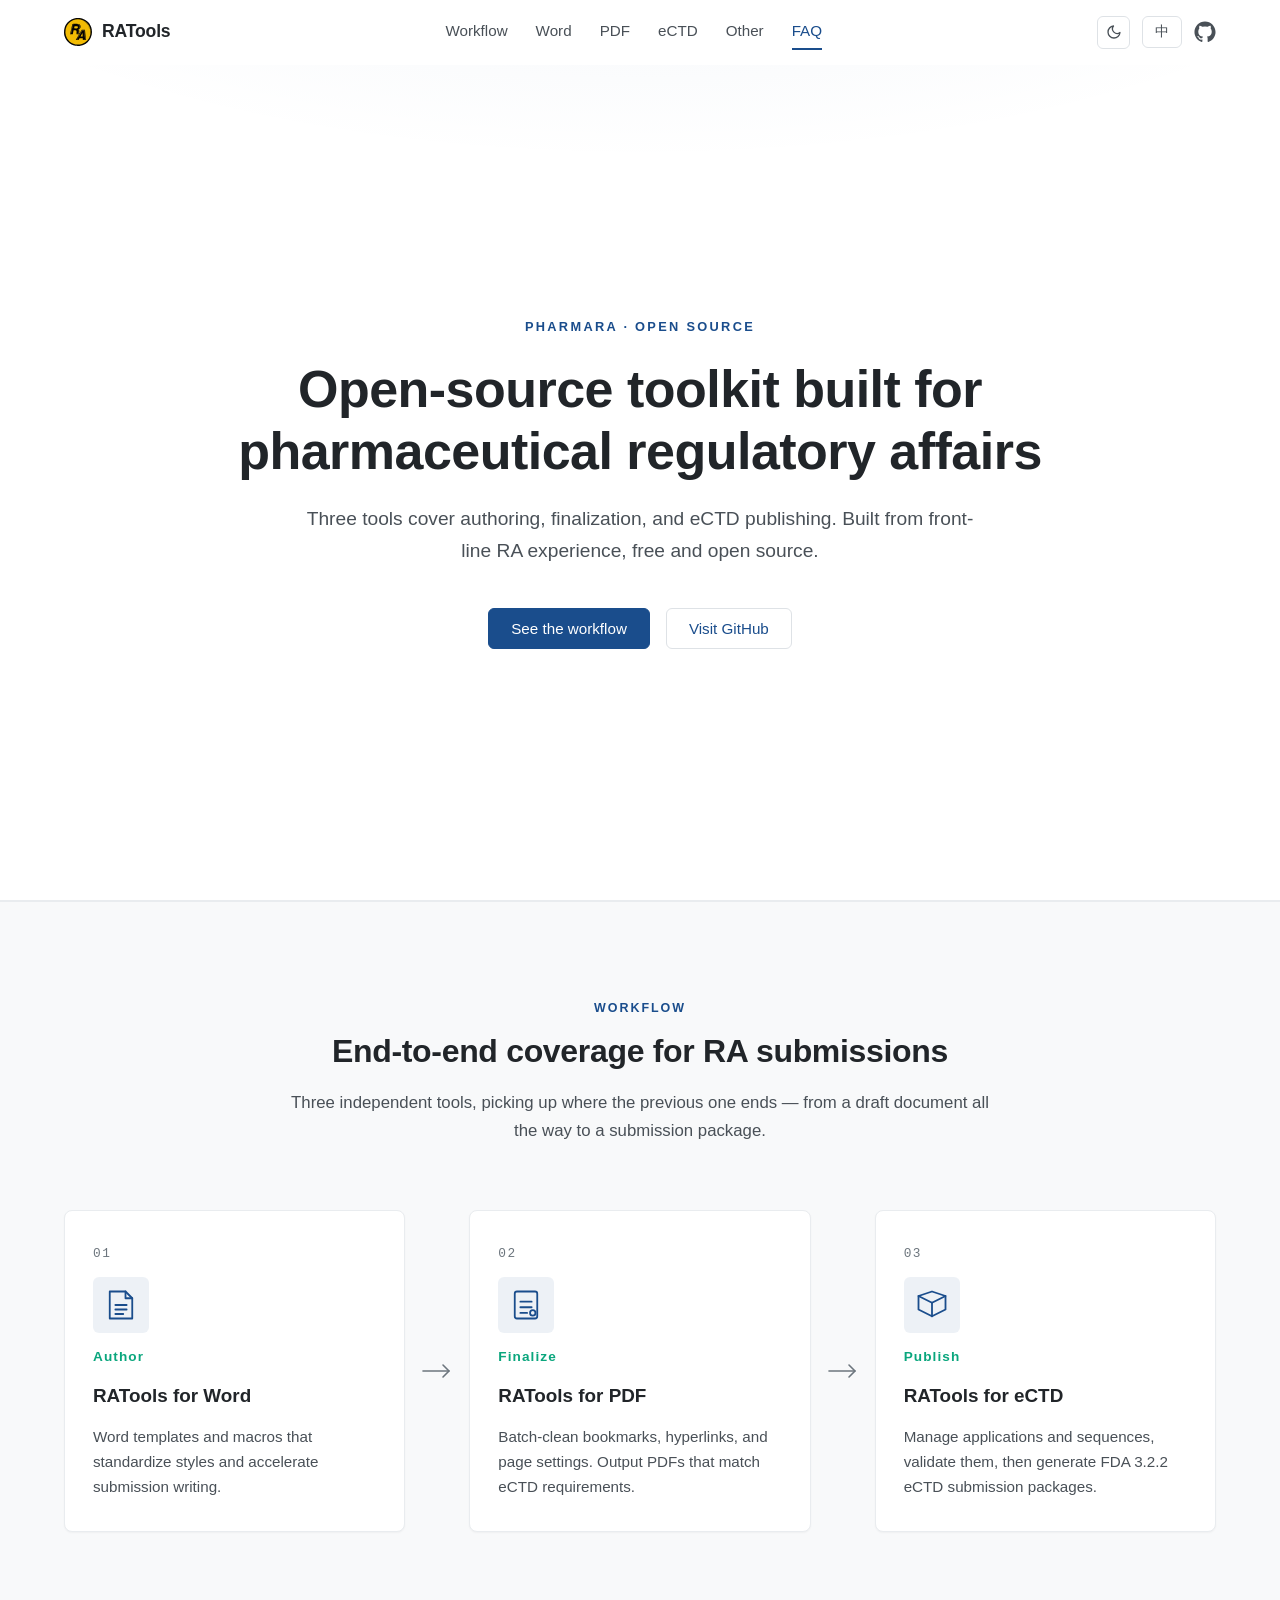
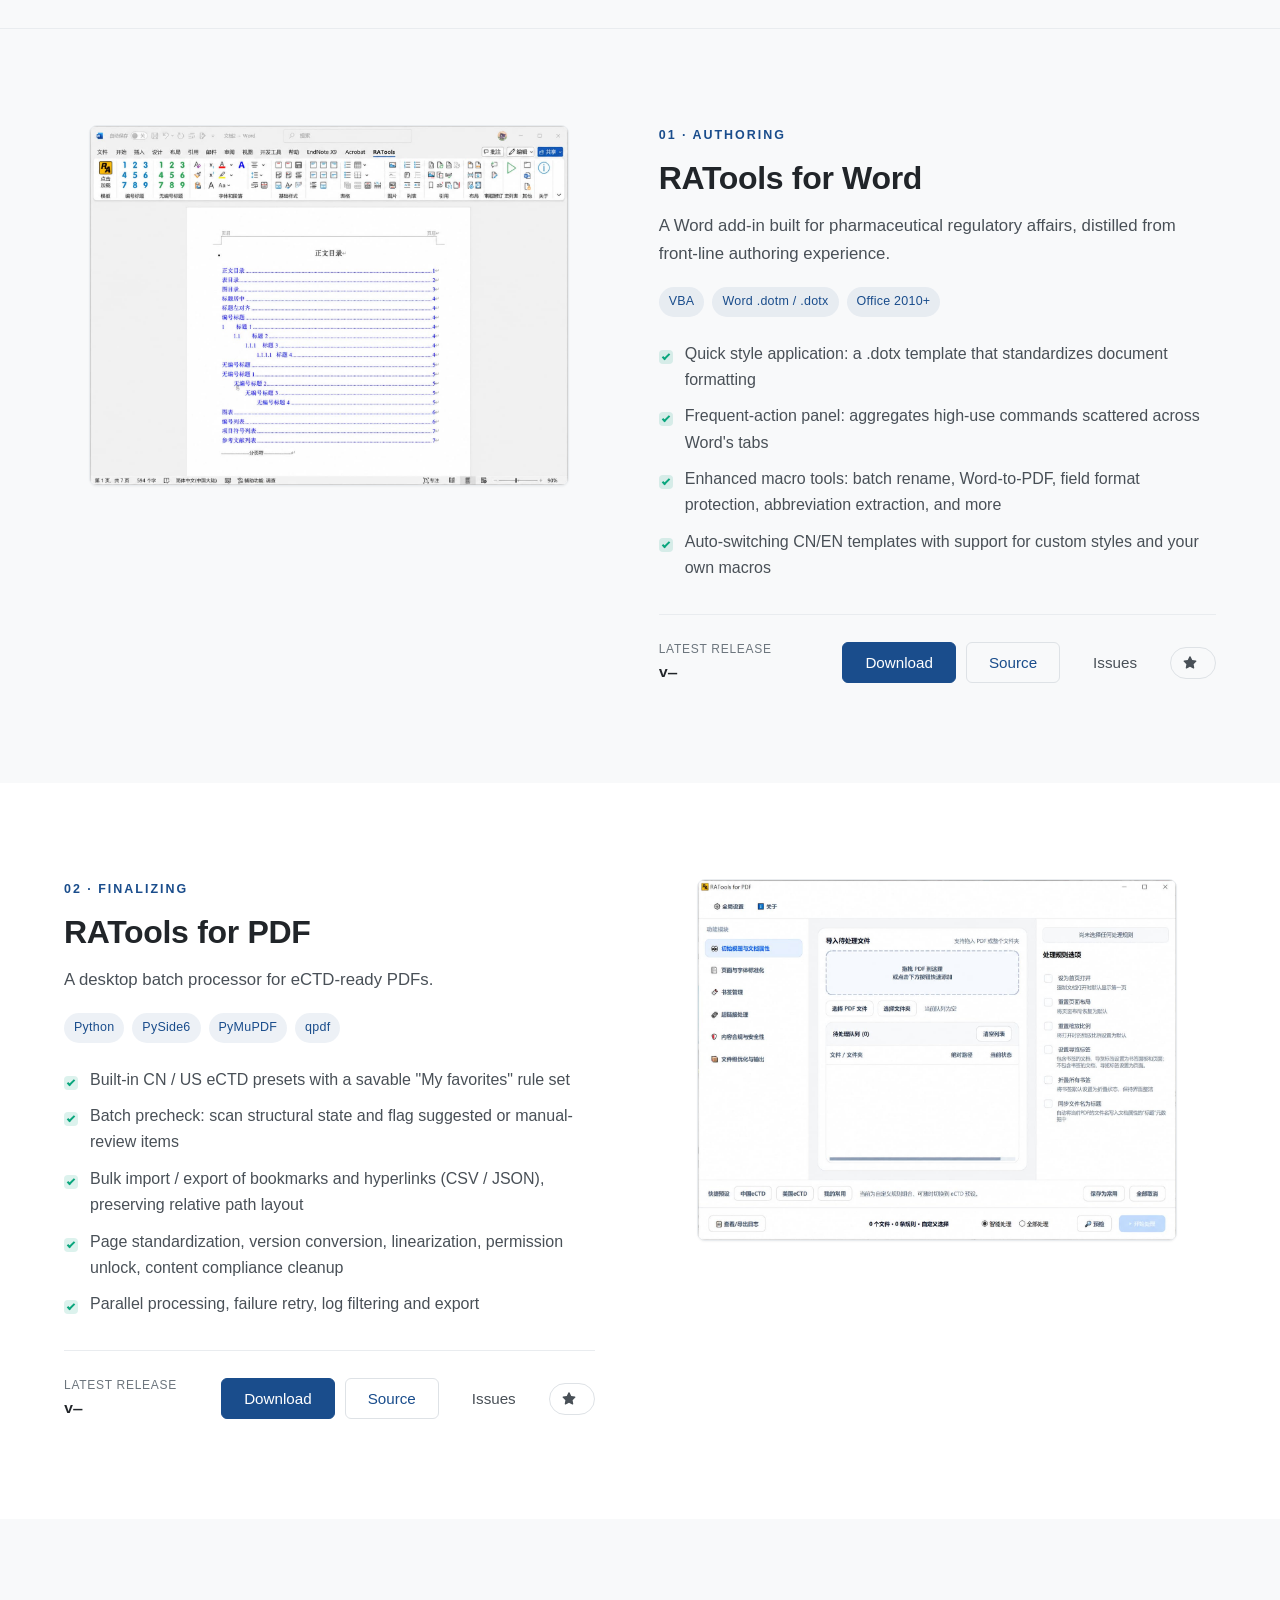
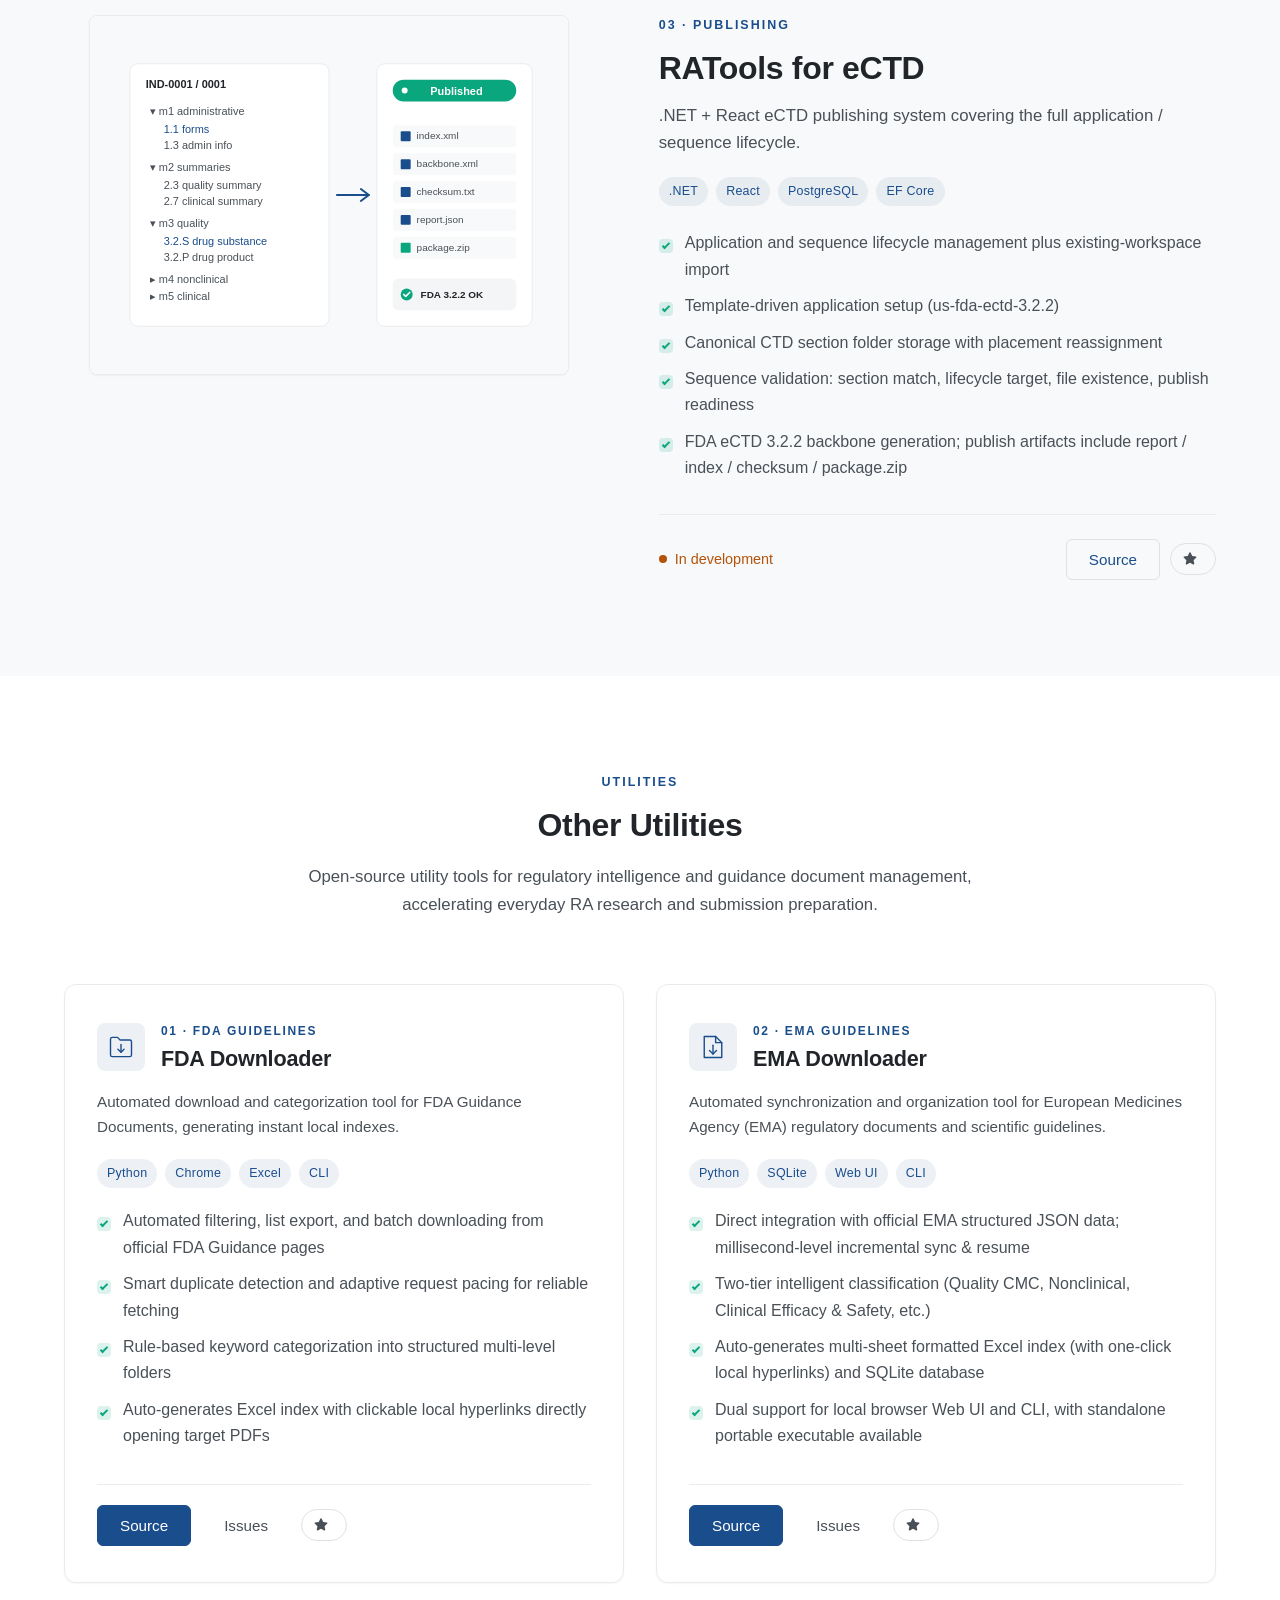
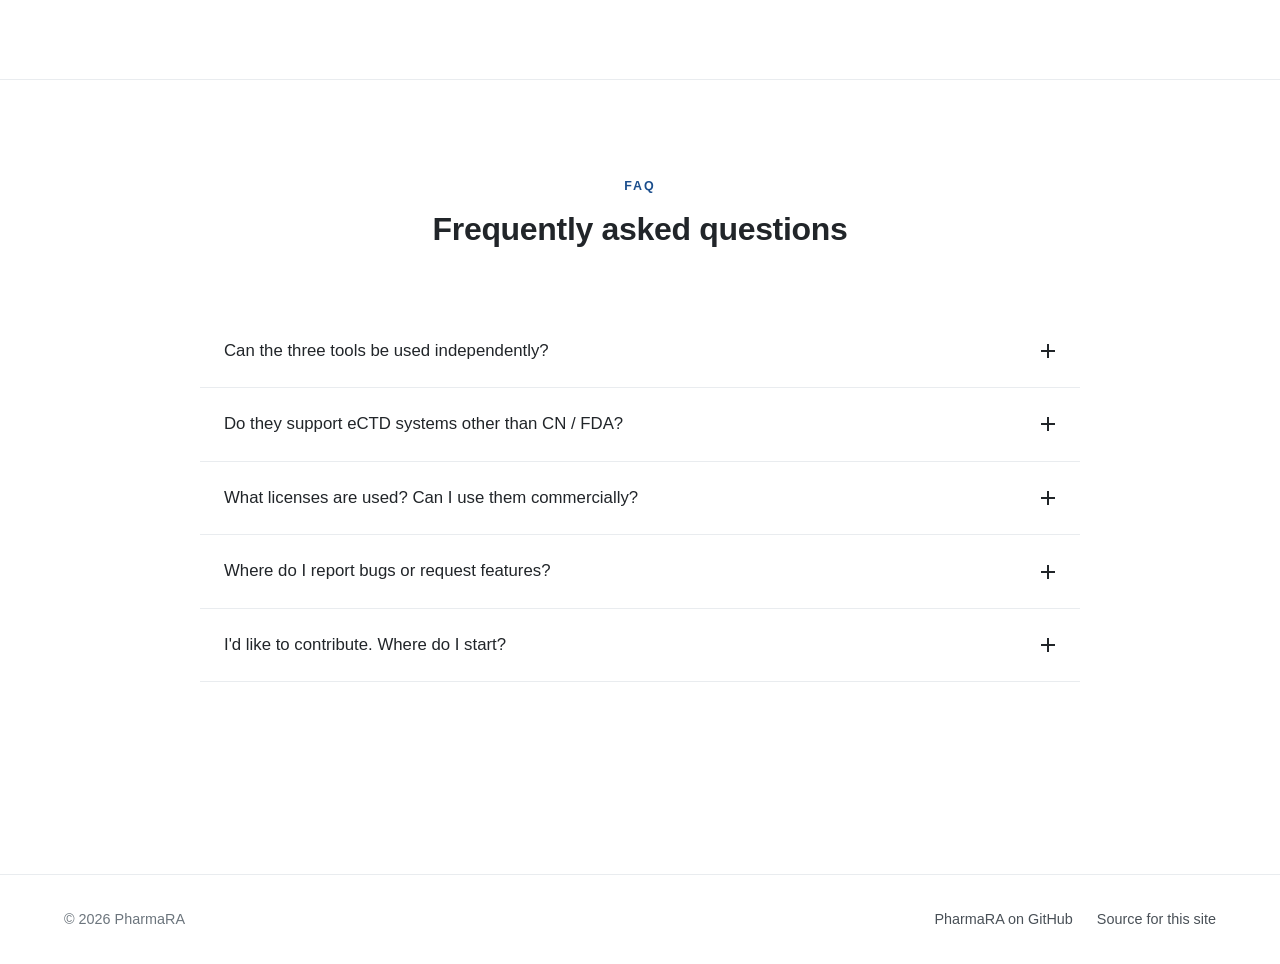
==== index.html @ fb862258 "feat: add other utilities section with FDA and EMA downloaders" ====
<!DOCTYPE html>
<html lang="zh-CN">
<head>
    <meta charset="UTF-8" />
    <meta name="viewport" content="width=device-width, initial-scale=1.0" />
    <meta name="description" data-i18n="meta.description" content="RATools — 为药品注册（RA）打造的开源工具集，覆盖 Word 撰写、PDF 定稿、eCTD 发布全流程。" />
    <link rel="canonical" href="https://ratools.qzz.io/" />
    <meta name="theme-color" content="#1a4d8c" media="(prefers-color-scheme: light)" />
    <meta name="theme-color" content="#14171c" media="(prefers-color-scheme: dark)" />
    <!-- Theme: applies a saved light/dark preference before first paint -->
    <script src="assets/js/theme.js"></script>

    <link rel="icon" type="image/svg+xml" href="assets/img/favicon.svg" />
    <link rel="apple-touch-icon" href="assets/img/favicon.svg" />

    <meta property="og:title" data-i18n="meta.og_title" data-i18n-attr="content" content="RATools — Open-source toolkit for pharmaceutical regulatory affairs" />
    <meta property="og:description" data-i18n="meta.og_description" data-i18n-attr="content" content="Word plugin, PDF batch processor, and eCTD publishing system for RA workflow." />
    <meta property="og:type" content="website" />
    <meta property="og:url" content="https://ratools.qzz.io/" />
    <meta property="og:image" content="https://ratools.qzz.io/assets/img/og-image.png" />
    <meta property="og:image:width" content="1200" />
    <meta property="og:image:height" content="630" />
    <meta name="twitter:card" content="summary_large_image" />
    <meta name="twitter:title" data-i18n="meta.og_title" data-i18n-attr="content" content="RATools — Open-source toolkit for pharmaceutical regulatory affairs" />
    <meta name="twitter:description" data-i18n="meta.og_description" data-i18n-attr="content" content="Word plugin, PDF batch processor, and eCTD publishing system for RA workflow." />
    <meta name="twitter:image" content="https://ratools.qzz.io/assets/img/og-image.png" />
    <title data-i18n="meta.title">RATools — 药品注册开源工具集</title>
    <link rel="stylesheet" href="assets/css/style.css" />
    <script type="application/ld+json">
    {
        "@context": "https://schema.org",
        "@type": "WebSite",
        "name": "RATools",
        "url": "https://ratools.qzz.io/",
        "description": "Open-source toolkit for pharmaceutical regulatory affairs, covering Word authoring, PDF finalization, and eCTD publishing.",
        "inLanguage": ["zh-CN", "en"],
        "publisher": {
            "@type": "Organization",
            "name": "PharmaRA",
            "url": "https://github.com/PharmaRA"
        },
        "hasPart": [
            {
                "@type": "SoftwareApplication",
                "name": "RATools for Word",
                "applicationCategory": "BusinessApplication",
                "operatingSystem": "Windows",
                "url": "https://github.com/PharmaRA/RATools-for-Word",
                "offers": { "@type": "Offer", "price": "0", "priceCurrency": "USD" }
            },
            {
                "@type": "SoftwareApplication",
                "name": "RATools for PDF",
                "applicationCategory": "BusinessApplication",
                "operatingSystem": "Windows, macOS, Linux",
                "url": "https://github.com/PharmaRA/RATools-for-PDF",
                "offers": { "@type": "Offer", "price": "0", "priceCurrency": "USD" }
            },
            {
                "@type": "SoftwareApplication",
                "name": "RATools for eCTD",
                "applicationCategory": "BusinessApplication",
                "url": "https://github.com/PharmaRA/RATools-for-eCTD",
                "offers": { "@type": "Offer", "price": "0", "priceCurrency": "USD" }
            },
            {
                "@type": "SoftwareApplication",
                "name": "FDA Downloader",
                "applicationCategory": "BusinessApplication",
                "operatingSystem": "Windows",
                "url": "https://github.com/Fiveo9/FDADownloader",
                "offers": { "@type": "Offer", "price": "0", "priceCurrency": "USD" }
            },
            {
                "@type": "SoftwareApplication",
                "name": "EMA Downloader",
                "applicationCategory": "BusinessApplication",
                "operatingSystem": "Windows, macOS, Linux",
                "url": "https://github.com/Fiveo9/EMADownloader",
                "offers": { "@type": "Offer", "price": "0", "priceCurrency": "USD" }
            }
        ]
    }
    </script>
</head>
<body>
    <a class="skip-link" href="#main" data-i18n="nav.skip">跳到主内容</a>

    <header class="site-header" id="site-header">
        <div class="container header-inner">
            <a class="brand" href="#top">
                <span class="brand-logo" aria-hidden="true">
                    <img src="assets/img/favicon.svg" width="28" height="28" alt="" />
                </span>
                <span class="brand-text">RATools</span>
            </a>

            <nav class="site-nav" id="site-nav" aria-label="Primary">
                <a href="#workflow" data-i18n="nav.workflow">工作流</a>
                <a href="#word" data-i18n="nav.word">Word</a>
                <a href="#pdf" data-i18n="nav.pdf">PDF</a>
                <a href="#ectd" data-i18n="nav.ectd">eCTD</a>
                <a href="#other" data-i18n="nav.other">其他</a>
                <a href="#faq" data-i18n="nav.faq">常见问题</a>
            </nav>

            <div class="header-actions">
                <button id="theme-toggle" class="theme-toggle" type="button" data-i18n="nav.theme" data-i18n-attr="aria-label" aria-label="切换深浅色主题">
                    <svg class="theme-icon-sun" viewBox="0 0 24 24" width="16" height="16" fill="none" stroke="currentColor" stroke-width="2" stroke-linecap="round" aria-hidden="true">
                        <circle cx="12" cy="12" r="4" />
                        <path d="M12 2v2M12 20v2M4.93 4.93l1.41 1.41M17.66 17.66l1.41 1.41M2 12h2M20 12h2M4.93 19.07l1.41-1.41M17.66 6.34l1.41-1.41" />
                    </svg>
                    <svg class="theme-icon-moon" viewBox="0 0 24 24" width="16" height="16" fill="none" stroke="currentColor" stroke-width="2" stroke-linecap="round" stroke-linejoin="round" aria-hidden="true">
                        <path d="M21 12.8A9 9 0 1 1 11.2 3a7 7 0 0 0 9.8 9.8z" />
                    </svg>
                </button>
                <button id="lang-toggle" class="lang-toggle" type="button" aria-label="Switch language">
                    <span data-i18n="nav.lang">EN</span>
                </button>
                <a class="github-link" href="https://github.com/PharmaRA" target="_blank" rel="noopener" aria-label="GitHub organization">
                    <svg viewBox="0 0 24 24" width="22" height="22" fill="currentColor" aria-hidden="true">
                        <path d="M12 .5C5.65.5.5 5.65.5 12c0 5.08 3.29 9.39 7.86 10.91.58.1.79-.25.79-.56v-2.17c-3.2.7-3.87-1.37-3.87-1.37-.52-1.33-1.27-1.69-1.27-1.69-1.04-.71.08-.7.08-.7 1.15.08 1.76 1.18 1.76 1.18 1.02 1.75 2.68 1.24 3.34.95.1-.74.4-1.24.73-1.52-2.55-.29-5.24-1.28-5.24-5.69 0-1.26.45-2.29 1.18-3.1-.12-.29-.51-1.46.11-3.05 0 0 .96-.31 3.16 1.18a10.96 10.96 0 0 1 5.76 0c2.2-1.49 3.16-1.18 3.16-1.18.62 1.59.23 2.76.11 3.05.74.81 1.18 1.84 1.18 3.1 0 4.42-2.69 5.39-5.25 5.68.41.36.78 1.06.78 2.13v3.16c0 .31.21.67.8.55C20.21 21.39 23.5 17.08 23.5 12 23.5 5.65 18.35.5 12 .5z" />
                    </svg>
                </a>
                <button id="nav-toggle" class="nav-toggle" type="button" aria-label="Open menu" aria-expanded="false" aria-controls="site-nav">
                    <span class="nav-toggle-bars" aria-hidden="true"></span>
                </button>
            </div>
        </div>
    </header>

    <main id="main">
        <a id="top" tabindex="-1"></a>

        <!-- ==================== HERO ==================== -->
        <section class="hero" aria-labelledby="hero-title">
            <div class="container hero-inner">
                <p class="hero-eyebrow" data-i18n="hero.eyebrow">PHARMARA · OPEN SOURCE</p>
                <h1 id="hero-title" class="hero-title" data-i18n="hero.title">为药品注册而生的开源工具集</h1>
                <p class="hero-subtitle" data-i18n="hero.subtitle">三件套覆盖文档撰写 → 文档定稿 → eCTD 发布，沉淀一线 RA 经验，免费开源。</p>
                <div class="hero-actions">
                    <a class="btn btn--primary" href="#workflow" data-i18n="hero.cta_primary">查看工作流</a>
                    <a class="btn btn--secondary" href="https://github.com/PharmaRA" target="_blank" rel="noopener" data-i18n="hero.cta_secondary">访问 GitHub 主页</a>
                </div>
            </div>
        </section>

        <!-- ==================== WORKFLOW ==================== -->
        <section id="workflow" class="workflow" aria-labelledby="workflow-title">
            <div class="container">
                <header class="section-head">
                    <p class="section-eyebrow" data-i18n="workflow.eyebrow">WORKFLOW</p>
                    <h2 id="workflow-title" class="section-title" data-i18n="workflow.title">贯穿 RA 全流程的三件套</h2>
                    <p class="section-subtitle" data-i18n="workflow.subtitle">三个独立工具，按提交节奏依次接力，从草稿到 eCTD 包都能交给开源完成。</p>
                </header>

                <ol class="workflow-steps" role="list">
                    <li class="workflow-step" data-stage="draft">
                        <a class="workflow-card" href="#word">
                            <span class="workflow-step-num" aria-hidden="true">01</span>
                            <span class="workflow-step-icon" aria-hidden="true">
                                <svg viewBox="0 0 32 32" width="36" height="36" fill="none" stroke="currentColor" stroke-width="1.6" stroke-linecap="round" stroke-linejoin="round">
                                    <path d="M6 4h14l6 6v18H6z" />
                                    <path d="M20 4v6h6" />
                                    <path d="M11 16h10" />
                                    <path d="M11 20h10" />
                                    <path d="M11 24h7" />
                                </svg>
                            </span>
                            <span class="workflow-step-stage" data-i18n="workflow.draft_stage">撰写</span>
                            <span class="workflow-step-name">RATools for Word</span>
                            <span class="workflow-step-desc" data-i18n="workflow.draft_desc">基于 Word 模板与宏，统一样式、加速申报文档撰写。</span>
                        </a>
                    </li>

                    <li class="workflow-arrow" aria-hidden="true">
                        <svg viewBox="0 0 32 16" width="32" height="16" fill="none" stroke="currentColor" stroke-width="1.6" stroke-linecap="round" stroke-linejoin="round">
                            <path d="M2 8h26" />
                            <path d="M22 2l6 6-6 6" />
                        </svg>
                    </li>

                    <li class="workflow-step" data-stage="finalize">
                        <a class="workflow-card" href="#pdf">
                            <span class="workflow-step-num" aria-hidden="true">02</span>
                            <span class="workflow-step-icon" aria-hidden="true">
                                <svg viewBox="0 0 32 32" width="36" height="36" fill="none" stroke="currentColor" stroke-width="1.6" stroke-linecap="round" stroke-linejoin="round">
                                    <rect x="6" y="4" width="20" height="24" rx="2" />
                                    <path d="M11 13h10" />
                                    <path d="M11 18h10" />
                                    <path d="M11 23h6" />
                                    <circle cx="22" cy="23" r="2.4" />
                                </svg>
                            </span>
                            <span class="workflow-step-stage" data-i18n="workflow.finalize_stage">定稿</span>
                            <span class="workflow-step-name">RATools for PDF</span>
                            <span class="workflow-step-desc" data-i18n="workflow.finalize_desc">批量整理书签、超链接、页面规范，按 eCTD 要求输出 PDF。</span>
                        </a>
                    </li>

                    <li class="workflow-arrow" aria-hidden="true">
                        <svg viewBox="0 0 32 16" width="32" height="16" fill="none" stroke="currentColor" stroke-width="1.6" stroke-linecap="round" stroke-linejoin="round">
                            <path d="M2 8h26" />
                            <path d="M22 2l6 6-6 6" />
                        </svg>
                    </li>

                    <li class="workflow-step" data-stage="publish">
                        <a class="workflow-card" href="#ectd">
                            <span class="workflow-step-num" aria-hidden="true">03</span>
                            <span class="workflow-step-icon" aria-hidden="true">
                                <svg viewBox="0 0 32 32" width="36" height="36" fill="none" stroke="currentColor" stroke-width="1.6" stroke-linecap="round" stroke-linejoin="round">
                                    <path d="M4 8l12-4 12 4v12l-12 6L4 20z" />
                                    <path d="M4 8l12 6 12-6" />
                                    <path d="M16 14v12" />
                                </svg>
                            </span>
                            <span class="workflow-step-stage" data-i18n="workflow.publish_stage">发布</span>
                            <span class="workflow-step-name">RATools for eCTD</span>
                            <span class="workflow-step-desc" data-i18n="workflow.publish_desc">管理申请与序列，校验并生成符合 FDA 3.2.2 的 eCTD 提交包。</span>
                        </a>
                    </li>
                </ol>
            </div>
        </section>

        <!-- ==================== WORD ==================== -->
        <section id="word" class="project project--alt" aria-labelledby="word-title" data-repo="RATools-for-Word">
            <div class="container project-inner">
                <div class="project-media">
                    <a class="project-media-link" href="assets/img/word.jpg" target="_blank" rel="noopener">
                        <img src="assets/img/word.jpg" data-i18n="projects.word.screenshot_alt" data-i18n-attr="alt" alt="RATools for Word 截图：Word 功能区中的 RATools 选项卡，包含编号标题、样式与宏工具" width="480" height="360" loading="lazy" />
                    </a>
                </div>
                <div class="project-body">
                    <p class="project-eyebrow" data-i18n="projects.word.eyebrow">01 · WRITING</p>
                    <h2 id="word-title" class="section-title" data-i18n="projects.word.name">RATools for Word</h2>
                    <p class="project-tagline" data-i18n="projects.word.tagline">为药品注册而生的 Word 效率插件，沉淀一线 RA 撰写经验。</p>
                    <ul class="badge-list" aria-label="Tech stack">
                        <li class="badge">VBA</li>
                        <li class="badge">Word .dotm / .dotx</li>
                        <li class="badge">Office 2010+</li>
                    </ul>
                    <ul class="feature-list" data-i18n-list="projects.word.features">
                        <li>样式快速应用：基于 .dotx 标准模板，统一文档格式</li>
                        <li>常用选项面板：聚合分散在 Word 各选项卡的高频功能</li>
                        <li>增强型宏工具：批量改名、Word 转 PDF、域格式保护、提取缩略语等</li>
                        <li>中英文模板自动切换，支持自定义样式与扩展自有宏</li>
                    </ul>
                    <div class="project-meta">
                        <div class="release-info" data-repo="RATools-for-Word">
                            <span class="release-label" data-i18n="projects.release.latest">最新版本</span>
                            <a class="release-version" href="https://github.com/PharmaRA/RATools-for-Word/releases" target="_blank" rel="noopener">
                                <span class="release-tag">—</span>
                            </a>
                        </div>
                        <div class="project-actions">
                            <a class="btn btn--primary" data-action="download" href="https://github.com/PharmaRA/RATools-for-Word/releases" target="_blank" rel="noopener" data-i18n="projects.action.download">下载</a>
                            <a class="btn btn--secondary" href="https://github.com/PharmaRA/RATools-for-Word" target="_blank" rel="noopener" data-i18n="projects.action.source">源码</a>
                            <a class="btn btn--ghost" href="https://github.com/PharmaRA/RATools-for-Word/issues" target="_blank" rel="noopener" data-i18n="projects.action.issue">反馈</a>
                            <a class="repo-stars" data-stars-repo="RATools-for-Word" href="https://github.com/PharmaRA/RATools-for-Word/stargazers" target="_blank" rel="noopener" data-i18n="projects.action.stars" data-i18n-attr="aria-label" aria-label="GitHub Star 数" hidden>
                                <svg viewBox="0 0 16 16" width="14" height="14" fill="currentColor" aria-hidden="true"><path d="M8 .25a.75.75 0 0 1 .673.418l1.882 3.815 4.21.612a.75.75 0 0 1 .416 1.279l-3.046 2.97.719 4.192a.75.75 0 0 1-1.088.791L8 12.347l-3.766 1.98a.75.75 0 0 1-1.088-.79l.72-4.194L.818 6.374a.75.75 0 0 1 .416-1.28l4.21-.611L7.327.668A.75.75 0 0 1 8 .25z"/></svg>
                                <span class="repo-stars-count"></span>
                            </a>
                        </div>
                    </div>
                    <details class="release-notes" data-repo="RATools-for-Word" hidden>
                        <summary>
                            <span class="release-notes-title">
                                <span class="release-notes-label" data-i18n="projects.release.changelog">更新日志</span>
                                <span class="release-notes-tag"></span>
                            </span>
                            <span class="faq-icon" aria-hidden="true"></span>
                        </summary>
                        <div class="release-notes-body"></div>
                    </details>
                </div>
            </div>
        </section>

        <!-- ==================== PDF ==================== -->
        <section id="pdf" class="project" aria-labelledby="pdf-title" data-repo="RATools-for-PDF">
            <div class="container project-inner project-inner--reverse">
                <div class="project-media">
                    <a class="project-media-link" href="assets/img/pdf.jpg" target="_blank" rel="noopener">
                        <img src="assets/img/pdf.jpg" data-i18n="projects.pdf.screenshot_alt" data-i18n-attr="alt" alt="RATools for PDF 截图：批量处理主界面，包含功能模块、待处理队列与处理规则选项" width="480" height="360" loading="lazy" />
                    </a>
                </div>
                <div class="project-body">
                    <p class="project-eyebrow" data-i18n="projects.pdf.eyebrow">02 · FINALIZING</p>
                    <h2 id="pdf-title" class="section-title" data-i18n="projects.pdf.name">RATools for PDF</h2>
                    <p class="project-tagline" data-i18n="projects.pdf.tagline">面向 eCTD 递交场景的桌面端 PDF 批量处理工具。</p>
                    <ul class="badge-list" aria-label="Tech stack">
                        <li class="badge">Python</li>
                        <li class="badge">PySide6</li>
                        <li class="badge">PyMuPDF</li>
                        <li class="badge">qpdf</li>
                    </ul>
                    <ul class="feature-list" data-i18n-list="projects.pdf.features">
                        <li>中国 / 美国 eCTD 预设规则，可保存「我的常用」组合</li>
                        <li>批量预检：扫描结构状态，标记建议处理项与人工复核项</li>
                        <li>书签 / 超链接批量导入导出（CSV / JSON），保留相对目录层级</li>
                        <li>页面标准化、版本转换、线性化、权限解除、内容合规清理</li>
                        <li>支持并行处理、失败重试、日志筛选与导出</li>
                    </ul>
                    <div class="project-meta">
                        <div class="release-info" data-repo="RATools-for-PDF">
                            <span class="release-label" data-i18n="projects.release.latest">最新版本</span>
                            <a class="release-version" href="https://github.com/PharmaRA/RATools-for-PDF/releases" target="_blank" rel="noopener">
                                <span class="release-tag">—</span>
                            </a>
                        </div>
                        <div class="project-actions">
                            <a class="btn btn--primary" data-action="download" href="https://github.com/PharmaRA/RATools-for-PDF/releases" target="_blank" rel="noopener" data-i18n="projects.action.download">下载</a>
                            <a class="btn btn--secondary" href="https://github.com/PharmaRA/RATools-for-PDF" target="_blank" rel="noopener" data-i18n="projects.action.source">源码</a>
                            <a class="btn btn--ghost" href="https://github.com/PharmaRA/RATools-for-PDF/issues" target="_blank" rel="noopener" data-i18n="projects.action.issue">反馈</a>
                            <a class="repo-stars" data-stars-repo="RATools-for-PDF" href="https://github.com/PharmaRA/RATools-for-PDF/stargazers" target="_blank" rel="noopener" data-i18n="projects.action.stars" data-i18n-attr="aria-label" aria-label="GitHub Star 数" hidden>
                                <svg viewBox="0 0 16 16" width="14" height="14" fill="currentColor" aria-hidden="true"><path d="M8 .25a.75.75 0 0 1 .673.418l1.882 3.815 4.21.612a.75.75 0 0 1 .416 1.279l-3.046 2.97.719 4.192a.75.75 0 0 1-1.088.791L8 12.347l-3.766 1.98a.75.75 0 0 1-1.088-.79l.72-4.194L.818 6.374a.75.75 0 0 1 .416-1.28l4.21-.611L7.327.668A.75.75 0 0 1 8 .25z"/></svg>
                                <span class="repo-stars-count"></span>
                            </a>
                        </div>
                    </div>
                    <details class="release-notes" data-repo="RATools-for-PDF" hidden>
                        <summary>
                            <span class="release-notes-title">
                                <span class="release-notes-label" data-i18n="projects.release.changelog">更新日志</span>
                                <span class="release-notes-tag"></span>
                            </span>
                            <span class="faq-icon" aria-hidden="true"></span>
                        </summary>
                        <div class="release-notes-body"></div>
                    </details>
                </div>
            </div>
        </section>

        <!-- ==================== eCTD ==================== -->
        <section id="ectd" class="project project--alt" aria-labelledby="ectd-title">
            <div class="container project-inner">
                <div class="project-media">
                    <a class="project-media-link" href="assets/img/ectd.svg" target="_blank" rel="noopener">
                        <img src="assets/img/ectd.svg" data-i18n="projects.ectd.screenshot_alt" data-i18n-attr="alt" alt="RATools for eCTD 示意图：eCTD 发布系统的申请、序列与发布流程" width="480" height="360" loading="lazy" />
                    </a>
                </div>
                <div class="project-body">
                    <p class="project-eyebrow" data-i18n="projects.ectd.eyebrow">03 · PUBLISHING</p>
                    <h2 id="ectd-title" class="section-title" data-i18n="projects.ectd.name">RATools for eCTD</h2>
                    <p class="project-tagline" data-i18n="projects.ectd.tagline">基于 .NET + React 的 eCTD 发布系统，覆盖 application / sequence 全生命周期。</p>
                    <ul class="badge-list" aria-label="Tech stack">
                        <li class="badge">.NET</li>
                        <li class="badge">React</li>
                        <li class="badge">PostgreSQL</li>
                        <li class="badge">EF Core</li>
                    </ul>
                    <ul class="feature-list" data-i18n-list="projects.ectd.features">
                        <li>application / sequence 全生命周期管理与导入</li>
                        <li>基于模板的应用初始化（us-fda-ectd-3.2.2）</li>
                        <li>规范的 CTD 章节文件夹存储，支持文档放置重指派</li>
                        <li>序列校验：章节匹配、生命周期、文件存在性与可发布性</li>
                        <li>FDA eCTD 3.2.2 backbone 生成，发布产物含 report / index / checksum / package.zip</li>
                    </ul>
                    <div class="project-meta">
                        <div class="project-status project-status--dev">
                            <span class="status-dot" aria-hidden="true"></span>
                            <span data-i18n="projects.ectd.status">正在开发中</span>
                        </div>
                        <div class="project-actions">
                            <a class="btn btn--secondary" href="https://github.com/PharmaRA/RATools-for-eCTD" target="_blank" rel="noopener" data-i18n="projects.action.source">源码</a>
                            <a class="repo-stars" data-stars-repo="RATools-for-eCTD" href="https://github.com/PharmaRA/RATools-for-eCTD/stargazers" target="_blank" rel="noopener" data-i18n="projects.action.stars" data-i18n-attr="aria-label" aria-label="GitHub Star 数" hidden>
                                <svg viewBox="0 0 16 16" width="14" height="14" fill="currentColor" aria-hidden="true"><path d="M8 .25a.75.75 0 0 1 .673.418l1.882 3.815 4.21.612a.75.75 0 0 1 .416 1.279l-3.046 2.97.719 4.192a.75.75 0 0 1-1.088.791L8 12.347l-3.766 1.98a.75.75 0 0 1-1.088-.79l.72-4.194L.818 6.374a.75.75 0 0 1 .416-1.28l4.21-.611L7.327.668A.75.75 0 0 1 8 .25z"/></svg>
                                <span class="repo-stars-count"></span>
                            </a>
                        </div>
                    </div>
                </div>
            </div>
        </section>

        <!-- ==================== OTHER UTILITIES ==================== -->
        <section id="other" class="other-tools" aria-labelledby="other-title">
            <div class="container">
                <header class="section-head">
                    <p class="section-eyebrow" data-i18n="other.eyebrow">UTILITIES</p>
                    <h2 id="other-title" class="section-title" data-i18n="other.title">其他实用工具</h2>
                    <p class="section-subtitle" data-i18n="other.subtitle">围绕药政法规情报与指导原则收集整理的开源小工具，助力日常 RA 调研与申报准备。</p>
                </header>

                <div class="other-grid">
                    <article class="other-card">
                        <div class="other-card-header">
                            <div class="other-card-icon" aria-hidden="true">
                                <svg viewBox="0 0 32 32" width="28" height="28" fill="none" stroke="currentColor" stroke-width="1.6" stroke-linecap="round" stroke-linejoin="round">
                                    <path d="M4 7a2 2 0 0 1 2-2h6l3 3h11a2 2 0 0 1 2 2v15a2 2 0 0 1-2 2H6a2 2 0 0 1-2-2z" />
                                    <path d="M16 13v9" />
                                    <path d="M12.5 18.5l3.5 3.5 3.5-3.5" />
                                </svg>
                            </div>
                            <div class="other-card-meta">
                                <p class="other-card-eyebrow" data-i18n="other.fda.eyebrow">01 · FDA GUIDELINES</p>
                                <h3 class="other-card-title" data-i18n="other.fda.name">FDA Downloader</h3>
                            </div>
                        </div>
                        <p class="other-card-tagline" data-i18n="other.fda.tagline">FDA 指导原则自动化下载与分类整理工具，一键生成本地索引。</p>
                        <ul class="badge-list" aria-label="Tech stack">
                            <li class="badge">Python</li>
                            <li class="badge">Chrome</li>
                            <li class="badge">Excel</li>
                            <li class="badge">CLI</li>
                        </ul>
                        <ul class="feature-list" data-i18n-list="other.fda.features">
                            <li>针对 FDA Guidance 官方页面自动化筛选、导出清单与文件批量下载</li>
                            <li>智能防重复下载与网络自适应等待，保障抓取稳定可靠</li>
                            <li>按关键词规则将下载文件自动整理为多层级分类资料库</li>
                            <li>自动生成带本地文件超链接的 Excel 索引，点击直达本地 PDF</li>
                        </ul>
                        <div class="other-card-footer">
                            <div class="project-actions">
                                <a class="btn btn--primary" href="https://github.com/Fiveo9/FDADownloader" target="_blank" rel="noopener" data-i18n="projects.action.source">源码</a>
                                <a class="btn btn--ghost" href="https://github.com/Fiveo9/FDADownloader/issues" target="_blank" rel="noopener" data-i18n="projects.action.issue">反馈</a>
                                <a class="repo-stars" data-stars-repo="Fiveo9/FDADownloader" href="https://github.com/Fiveo9/FDADownloader/stargazers" target="_blank" rel="noopener" data-i18n="projects.action.stars" data-i18n-attr="aria-label" aria-label="GitHub Star 数" hidden>
                                    <svg viewBox="0 0 16 16" width="14" height="14" fill="currentColor" aria-hidden="true"><path d="M8 .25a.75.75 0 0 1 .673.418l1.882 3.815 4.21.612a.75.75 0 0 1 .416 1.279l-3.046 2.97.719 4.192a.75.75 0 0 1-1.088.791L8 12.347l-3.766 1.98a.75.75 0 0 1-1.088-.79l.72-4.194L.818 6.374a.75.75 0 0 1 .416-1.28l4.21-.611L7.327.668A.75.75 0 0 1 8 .25z"/></svg>
                                    <span class="repo-stars-count"></span>
                                </a>
                            </div>
                        </div>
                    </article>

                    <article class="other-card">
                        <div class="other-card-header">
                            <div class="other-card-icon" aria-hidden="true">
                                <svg viewBox="0 0 32 32" width="28" height="28" fill="none" stroke="currentColor" stroke-width="1.6" stroke-linecap="round" stroke-linejoin="round">
                                    <path d="M6 4h13l7 7v17H6z" />
                                    <path d="M19 4v7h7" />
                                    <path d="M16 14v10" />
                                    <path d="M12 20l4 4 4-4" />
                                </svg>
                            </div>
                            <div class="other-card-meta">
                                <p class="other-card-eyebrow" data-i18n="other.ema.eyebrow">02 · EMA GUIDELINES</p>
                                <h3 class="other-card-title" data-i18n="other.ema.name">EMA Downloader</h3>
                            </div>
                        </div>
                        <p class="other-card-tagline" data-i18n="other.ema.tagline">欧洲药品管理局（EMA）监管文件与科学指导原则自动化同步整理工具。</p>
                        <ul class="badge-list" aria-label="Tech stack">
                            <li class="badge">Python</li>
                            <li class="badge">SQLite</li>
                            <li class="badge">Web UI</li>
                            <li class="badge">CLI</li>
                        </ul>
                        <ul class="feature-list" data-i18n-list="other.ema.features">
                            <li>基于 EMA 官方结构化 JSON 数据源，毫秒级增量识别与断点续传</li>
                            <li>两级智能分类归档（质量 CMC、非临床、临床有效性与安全性等）</li>
                            <li>自动生成多工作表 Excel 索引（内置本地一键直达超链接）与 SQLite 数据库</li>
                            <li>支持本地 Web 浏览器图形界面与命令行双模式，提供免安装绿色版</li>
                        </ul>
                        <div class="other-card-footer">
                            <div class="project-actions">
                                <a class="btn btn--primary" href="https://github.com/Fiveo9/EMADownloader" target="_blank" rel="noopener" data-i18n="projects.action.source">源码</a>
                                <a class="btn btn--ghost" href="https://github.com/Fiveo9/EMADownloader/issues" target="_blank" rel="noopener" data-i18n="projects.action.issue">反馈</a>
                                <a class="repo-stars" data-stars-repo="Fiveo9/EMADownloader" href="https://github.com/Fiveo9/EMADownloader/stargazers" target="_blank" rel="noopener" data-i18n="projects.action.stars" data-i18n-attr="aria-label" aria-label="GitHub Star 数" hidden>
                                    <svg viewBox="0 0 16 16" width="14" height="14" fill="currentColor" aria-hidden="true"><path d="M8 .25a.75.75 0 0 1 .673.418l1.882 3.815 4.21.612a.75.75 0 0 1 .416 1.279l-3.046 2.97.719 4.192a.75.75 0 0 1-1.088.791L8 12.347l-3.766 1.98a.75.75 0 0 1-1.088-.79l.72-4.194L.818 6.374a.75.75 0 0 1 .416-1.28l4.21-.611L7.327.668A.75.75 0 0 1 8 .25z"/></svg>
                                    <span class="repo-stars-count"></span>
                                </a>
                            </div>
                        </div>
                    </article>
                </div>
            </div>
        </section>

        <!-- ==================== FAQ ==================== -->
        <section id="faq" class="faq" aria-labelledby="faq-title">
            <div class="container">
                <header class="section-head">
                    <p class="section-eyebrow" data-i18n="faq.eyebrow">FAQ</p>
                    <h2 id="faq-title" class="section-title" data-i18n="faq.title">常见问题</h2>
                </header>

                <div class="faq-list">
                    <details class="faq-item">
                        <summary>
                            <span data-i18n="faq.items.0.q">这三个工具能单独使用吗？</span>
                            <span class="faq-icon" aria-hidden="true"></span>
                        </summary>
                        <div class="faq-answer">
                            <p data-i18n="faq.items.0.a">可以。三个工具完全独立，按你团队的工作流挑选即可：只用 Word 撰写也行，只用 PDF 整理也行，只用 eCTD 系统做发布也行。三者协同时收益最大，但不强制。</p>
                        </div>
                    </details>

                    <details class="faq-item">
                        <summary>
                            <span data-i18n="faq.items.1.q">支持非中国 / 非 FDA 的 eCTD 体系吗？</span>
                            <span class="faq-icon" aria-hidden="true"></span>
                        </summary>
                        <div class="faq-answer">
                            <p data-i18n="faq.items.1.a">PDF 工具内置中国 / 美国 eCTD 预设，且支持自定义规则组合。eCTD 发布系统当前优先支持 us-fda-ectd-3.2.2 模板，未来欢迎社区贡献其他法规体系的模板与校验规则。</p>
                        </div>
                    </details>

                    <details class="faq-item">
                        <summary>
                            <span data-i18n="faq.items.2.q">许可证是什么？是否可以商用？</span>
                            <span class="faq-icon" aria-hidden="true"></span>
                        </summary>
                        <div class="faq-answer">
                            <p data-i18n="faq.items.2.a">RATools-for-Word 采用 GPL-3.0；RATools-for-PDF 与 RATools-for-eCTD 采用 AGPL-3.0。请按各仓库 LICENSE 文件遵守对应条款，特别是 AGPL 在网络服务场景下的源码披露义务。</p>
                        </div>
                    </details>

                    <details class="faq-item">
                        <summary>
                            <span data-i18n="faq.items.3.q">在哪里反馈 bug 或提需求？</span>
                            <span class="faq-icon" aria-hidden="true"></span>
                        </summary>
                        <div class="faq-answer">
                            <p data-i18n="faq.items.3.a">已开放的项目可直接到对应仓库的 GitHub Issues 页提交；暂处于开发中的项目会先隐藏反馈入口。提交时麻烦附上版本号、操作步骤与最小可复现样例。</p>
                        </div>
                    </details>

                    <details class="faq-item">
                        <summary>
                            <span data-i18n="faq.items.4.q">想为这套工具贡献代码，从哪入手？</span>
                            <span class="faq-icon" aria-hidden="true"></span>
                        </summary>
                        <div class="faq-answer">
                            <p data-i18n="faq.items.4.a">先 fork 对应仓库、在 issue 区领认或开新 issue 描述你想做的事，再以 Pull Request 提交。所有改动建议带测试或人工复核脚本，便于审阅。</p>
                        </div>
                    </details>
                </div>
            </div>
        </section>

    </main>

    <button id="back-to-top" class="back-to-top" type="button" data-i18n="nav.top" data-i18n-attr="aria-label" aria-label="回到顶部">
        <svg viewBox="0 0 24 24" width="20" height="20" fill="none" stroke="currentColor" stroke-width="2" stroke-linecap="round" stroke-linejoin="round" aria-hidden="true">
            <path d="M12 19V5" />
            <path d="M5 12l7-7 7 7" />
        </svg>
    </button>

    <footer class="site-footer">
        <div class="container footer-inner">
            <p class="footer-copy" data-i18n="footer.copy">&copy; 2026 PharmaRA · 三个项目分别采用各自仓库声明的开源协议</p>
            <nav class="footer-links" aria-label="Footer">
                <a href="https://github.com/PharmaRA" target="_blank" rel="noopener" data-i18n="footer.org">PharmaRA on GitHub</a>
                <a href="https://github.com/PharmaRA/RATools" target="_blank" rel="noopener" data-i18n="footer.site_source">本站源码</a>
            </nav>
        </div>
    </footer>

    <!-- Locale dictionaries (must load before i18n.js) -->
    <script src="locales/zh.js"></script>
    <script src="locales/en.js"></script>
    <!-- i18n: language detection + DOM translation -->
    <script src="assets/js/i18n.js"></script>
    <!-- GitHub Releases: dynamic version loader -->
    <script src="assets/js/releases.js"></script>
    <!-- Main: scroll interactions, nav highlight -->
    <script src="assets/js/main.js"></script>
</body>
</html>
---- assets/css/style.css ----
/* =========================================================
   RATools Portal — global styles
   Style: clean / professional, neutral palette + medical blue
   ========================================================= */

/* ---------- Design tokens ---------- */
:root {
    --color-primary: #1a4d8c;
    --color-primary-hover: #143d70;
    --color-accent: #0aa67d;
    --color-status-dev: #b45309;

    --text-primary: #212529;
    --text-secondary: #495057;
    --text-muted: #6c757d;

    --bg-base: #ffffff;
    --bg-alt: #f8f9fa;
    --bg-elevated: #ffffff;
    --bg-header: rgba(255, 255, 255, 0.92);
    --bg-header-solid: rgba(255, 255, 255, 0.98);

    --border-subtle: #e9ecef;
    --border-strong: #dee2e6;

    --tint-primary: rgba(26, 77, 140, 0.08);
    --tint-primary-soft: rgba(26, 77, 140, 0.06);
    --tint-accent: rgba(10, 166, 125, 0.14);

    --hero-glow: rgba(26, 77, 140, 0.07);
    --media-filter: none;
    --media-border: var(--border-subtle);

    --shadow-card: 0 1px 2px rgba(0, 0, 0, 0.04);
    --shadow-card-hover: 0 4px 12px rgba(0, 0, 0, 0.06);
    --shadow-header: 0 1px 0 rgba(0, 0, 0, 0.04);

    --radius-sm: 6px;
    --radius-md: 8px;
    --radius-lg: 12px;

    --container-max: 1200px;
    --space-section: 96px;

    --font-sans: -apple-system, BlinkMacSystemFont, "PingFang SC", "Source Han Sans CN",
        "Microsoft YaHei", "Segoe UI", "Inter", "Helvetica Neue", Arial, sans-serif;
    --font-mono: "JetBrains Mono", "Fira Code", Consolas, monospace;

    --header-height: 64px;
}

/* ---------- Dark mode (token remap only) ----------
   Two entry points share the same token set (keep them in sync):
   1. System preference, unless the user forced light via the toggle.
   2. User forced dark via the toggle (html[data-theme="dark"]). */
@media (prefers-color-scheme: dark) {
    :root:not([data-theme="light"]) {
        --color-primary: #5b9bd5;
        --color-primary-hover: #7cb3e0;
        --color-accent: #2dd4a7;
        --color-status-dev: #f5a623;

        --text-primary: #e6e9ed;
        --text-secondary: #b5bcc4;
        --text-muted: #8a929b;

        --bg-base: #14171c;
        --bg-alt: #1b1f26;
        --bg-elevated: #1f242c;
        --bg-header: rgba(20, 23, 28, 0.85);
        --bg-header-solid: rgba(20, 23, 28, 0.98);

        --border-subtle: #2a2f37;
        --border-strong: #3a414b;

        --shadow-card: 0 1px 2px rgba(0, 0, 0, 0.4);
        --shadow-card-hover: 0 4px 12px rgba(0, 0, 0, 0.5);
        --shadow-header: 0 1px 0 rgba(0, 0, 0, 0.4);

        --tint-primary: rgba(91, 155, 213, 0.14);
        --tint-primary-soft: rgba(91, 155, 213, 0.1);
        --tint-accent: rgba(45, 212, 167, 0.16);

        --hero-glow: rgba(91, 155, 213, 0.1);

        /* Bright UI screenshots glare on a dark page — tone them down. */
        --media-filter: brightness(0.85) contrast(1.05);
        --media-border: var(--border-strong);
    }
}

:root[data-theme="dark"] {
    --color-primary: #5b9bd5;
    --color-primary-hover: #7cb3e0;
    --color-accent: #2dd4a7;
    --color-status-dev: #f5a623;

    --text-primary: #e6e9ed;
    --text-secondary: #b5bcc4;
    --text-muted: #8a929b;

    --bg-base: #14171c;
    --bg-alt: #1b1f26;
    --bg-elevated: #1f242c;
    --bg-header: rgba(20, 23, 28, 0.85);
    --bg-header-solid: rgba(20, 23, 28, 0.98);

    --border-subtle: #2a2f37;
    --border-strong: #3a414b;

    --shadow-card: 0 1px 2px rgba(0, 0, 0, 0.4);
    --shadow-card-hover: 0 4px 12px rgba(0, 0, 0, 0.5);
    --shadow-header: 0 1px 0 rgba(0, 0, 0, 0.4);

    --tint-primary: rgba(91, 155, 213, 0.14);
    --tint-primary-soft: rgba(91, 155, 213, 0.1);
    --tint-accent: rgba(45, 212, 167, 0.16);

    --hero-glow: rgba(91, 155, 213, 0.1);

    /* Bright UI screenshots glare on a dark page — tone them down. */
    --media-filter: brightness(0.85) contrast(1.05);
    --media-border: var(--border-strong);
}

/* ---------- Reset + base ---------- */
*,
*::before,
*::after {
    box-sizing: border-box;
}

html {
    scroll-behavior: smooth;
    scroll-padding-top: calc(var(--header-height) + 16px);
}

/* Respect users who prefer reduced motion. */
@media (prefers-reduced-motion: reduce) {
    html {
        scroll-behavior: auto;
    }

    *,
    *::before,
    *::after {
        animation-duration: 0.001ms !important;
        animation-iteration-count: 1 !important;
        transition-duration: 0.001ms !important;
        scroll-behavior: auto !important;
    }
}

body {
    margin: 0;
    font-family: var(--font-sans);
    font-size: 16px;
    line-height: 1.7;
    color: var(--text-primary);
    background: var(--bg-base);
    -webkit-font-smoothing: antialiased;
    -moz-osx-font-smoothing: grayscale;
}

img,
svg {
    max-width: 100%;
    height: auto;
    display: block;
}

a {
    color: var(--color-primary);
    text-decoration: none;
    transition: color 0.15s ease;
}

a:hover {
    color: var(--color-primary-hover);
}

a:focus-visible,
button:focus-visible {
    outline: 2px solid var(--color-primary);
    outline-offset: 2px;
}

button {
    font-family: inherit;
    font-size: inherit;
    cursor: pointer;
}

h1,
h2,
h3,
h4 {
    margin: 0 0 0.5em;
    color: var(--text-primary);
    font-weight: 600;
    letter-spacing: -0.01em;
}

h1 {
    font-size: clamp(2rem, 4vw, 3rem);
    line-height: 1.2;
}

h2 {
    font-size: clamp(1.5rem, 3vw, 2rem);
    line-height: 1.3;
}

h3 {
    font-size: 1.25rem;
}

p {
    margin: 0 0 1em;
}

ul {
    padding-left: 1.25em;
    margin: 0 0 1em;
}

code {
    font-family: var(--font-mono);
    font-size: 0.9em;
    background: var(--bg-alt);
    padding: 0.1em 0.35em;
    border-radius: 4px;
}

/* ---------- Layout helpers ---------- */
.container {
    max-width: var(--container-max);
    margin: 0 auto;
    padding: 0 24px;
}

/* Only the hero fills the first viewport; other sections size to content. */
.hero {
    min-height: calc(100vh - var(--header-height));
    min-height: calc(100svh - var(--header-height));
    display: flex;
    align-items: center;
}

.hero > .container {
    width: 100%;
}

.skip-link {
    position: absolute;
    left: -9999px;
    top: 0;
    background: var(--color-primary);
    color: #fff;
    padding: 8px 16px;
    border-radius: 0 0 var(--radius-sm) 0;
    z-index: 1000;
}

.skip-link:focus {
    left: 0;
}

/* ---------- Header ---------- */
.site-header {
    position: sticky;
    top: 0;
    z-index: 100;
    background: var(--bg-header);
    backdrop-filter: saturate(180%) blur(8px);
    -webkit-backdrop-filter: saturate(180%) blur(8px);
    border-bottom: 1px solid transparent;
    transition: border-color 0.2s ease, box-shadow 0.2s ease;
}

.site-header.is-scrolled {
    border-bottom-color: var(--border-subtle);
    box-shadow: var(--shadow-header);
}

.header-inner {
    display: flex;
    align-items: center;
    justify-content: space-between;
    gap: 24px;
    height: var(--header-height);
}

.brand {
    display: inline-flex;
    align-items: center;
    gap: 10px;
    color: var(--text-primary);
    font-weight: 700;
    font-size: 1.1rem;
    letter-spacing: -0.01em;
}

.brand:hover {
    color: var(--color-primary);
}

.brand-logo {
    display: inline-flex;
}

.brand-logo img {
    width: 28px;
    height: 28px;
    border-radius: 6px;
    display: block;
}

.site-nav {
    display: flex;
    gap: 28px;
    align-items: center;
}

.site-nav a {
    color: var(--text-secondary);
    font-size: 0.95rem;
    font-weight: 500;
    padding: 4px 0;
    border-bottom: 2px solid transparent;
}

.site-nav a:hover {
    color: var(--color-primary);
}

.site-nav a.is-active {
    color: var(--color-primary);
    border-bottom-color: var(--color-primary);
}

.header-actions {
    display: flex;
    align-items: center;
    gap: 12px;
}

.lang-toggle {
    background: transparent;
    border: 1px solid var(--border-strong);
    color: var(--text-secondary);
    padding: 6px 12px;
    border-radius: var(--radius-sm);
    font-size: 0.85rem;
    font-weight: 500;
    transition: all 0.15s ease;
}

.lang-toggle:hover {
    border-color: var(--color-primary);
    color: var(--color-primary);
}

.theme-toggle {
    display: inline-flex;
    align-items: center;
    justify-content: center;
    width: 33px;
    height: 33px;
    padding: 0;
    background: transparent;
    border: 1px solid var(--border-strong);
    border-radius: var(--radius-sm);
    color: var(--text-secondary);
    transition: border-color 0.15s ease, color 0.15s ease;
}

.theme-toggle:hover {
    border-color: var(--color-primary);
    color: var(--color-primary);
}

/* Show the icon for the theme you would switch TO:
   moon in light mode, sun in dark mode. */
.theme-toggle .theme-icon-sun {
    display: none;
}

@media (prefers-color-scheme: dark) {
    :root:not([data-theme="light"]) .theme-toggle .theme-icon-sun {
        display: block;
    }

    :root:not([data-theme="light"]) .theme-toggle .theme-icon-moon {
        display: none;
    }
}

:root[data-theme="dark"] .theme-toggle .theme-icon-sun {
    display: block;
}

:root[data-theme="dark"] .theme-toggle .theme-icon-moon {
    display: none;
}

.github-link {
    color: var(--text-secondary);
    display: inline-flex;
}

.github-link:hover {
    color: var(--text-primary);
}

/* Hamburger toggle — hidden on desktop, shown ≤768px */
.nav-toggle {
    display: none;
    width: 40px;
    height: 40px;
    padding: 0;
    background: transparent;
    border: 1px solid var(--border-strong);
    border-radius: var(--radius-sm);
    color: var(--text-secondary);
    align-items: center;
    justify-content: center;
    transition: border-color 0.15s ease, color 0.15s ease;
}

.nav-toggle:hover {
    border-color: var(--color-primary);
    color: var(--color-primary);
}

.nav-toggle-bars,
.nav-toggle-bars::before,
.nav-toggle-bars::after {
    content: "";
    display: block;
    width: 18px;
    height: 2px;
    background: currentColor;
    border-radius: 2px;
    transition: transform 0.2s ease, opacity 0.2s ease;
}

.nav-toggle-bars {
    position: relative;
}

.nav-toggle-bars::before {
    position: absolute;
    top: -6px;
}

.nav-toggle-bars::after {
    position: absolute;
    top: 6px;
}

.nav-toggle[aria-expanded="true"] .nav-toggle-bars {
    background: transparent;
}

.nav-toggle[aria-expanded="true"] .nav-toggle-bars::before {
    top: 0;
    transform: rotate(45deg);
}

.nav-toggle[aria-expanded="true"] .nav-toggle-bars::after {
    top: 0;
    transform: rotate(-45deg);
}

/* ---------- Sections ---------- */
.section {
    padding: var(--space-section) 0;
}

.section--alt {
    background: var(--bg-alt);
}

.section-lead {
    color: var(--text-secondary);
    font-size: 1.05rem;
    max-width: 720px;
    margin: 0 0 48px;
}

/* ---------- Buttons ---------- */
.btn {
    display: inline-flex;
    align-items: center;
    gap: 8px;
    padding: 12px 22px;
    border-radius: var(--radius-sm);
    font-weight: 500;
    font-size: 0.95rem;
    border: 1px solid transparent;
    transition: all 0.15s ease;
    line-height: 1;
    text-decoration: none;
}

.btn--primary {
    background: var(--color-primary);
    color: #fff;
    border-color: var(--color-primary);
}

.btn--primary:hover {
    background: var(--color-primary-hover);
    border-color: var(--color-primary-hover);
    color: #fff;
}

.btn--secondary {
    background: transparent;
    color: var(--color-primary);
    border-color: var(--border-strong);
}

.btn--secondary:hover {
    border-color: var(--color-primary);
    background: var(--bg-alt);
}

.btn--small {
    padding: 8px 14px;
    font-size: 0.85rem;
}

/* ---------- Cards ---------- */
.card {
    background: var(--bg-elevated);
    border: 1px solid var(--border-subtle);
    border-radius: var(--radius-md);
    box-shadow: var(--shadow-card);
}

/* ---------- Footer ---------- */
.site-footer {
    border-top: 1px solid var(--border-subtle);
    padding: 32px 0;
    background: var(--bg-base);
    margin-top: var(--space-section);
}

.footer-inner {
    display: flex;
    align-items: center;
    justify-content: space-between;
    gap: 24px;
    flex-wrap: wrap;
}

.footer-copy {
    color: var(--text-muted);
    font-size: 0.9rem;
    margin: 0;
}

.footer-links {
    display: flex;
    gap: 24px;
    flex-wrap: wrap;
}

.footer-links a {
    color: var(--text-secondary);
    font-size: 0.9rem;
}

.footer-links a:hover {
    color: var(--color-primary);
}

/* ---------- Back to top ---------- */
.back-to-top {
    position: fixed;
    right: 24px;
    bottom: 24px;
    z-index: 90;
    display: inline-flex;
    align-items: center;
    justify-content: center;
    width: 44px;
    height: 44px;
    padding: 0;
    border: 1px solid var(--border-subtle);
    border-radius: 50%;
    background: var(--bg-elevated);
    color: var(--text-secondary);
    box-shadow: var(--shadow-card-hover);
    opacity: 0;
    visibility: hidden;
    transform: translateY(8px);
    transition: opacity 0.2s ease, transform 0.2s ease, visibility 0.2s ease,
        color 0.15s ease, border-color 0.15s ease;
}

.back-to-top.is-visible {
    opacity: 1;
    visibility: visible;
    transform: none;
}

.back-to-top:hover {
    color: var(--color-primary);
    border-color: var(--color-primary);
}

/* ---------- Section heading helper ---------- */
.section-head {
    text-align: center;
    max-width: 720px;
    margin: 0 auto 64px;
}

.section-eyebrow {
    margin: 0 0 12px;
    font-size: 0.78rem;
    letter-spacing: 0.16em;
    text-transform: uppercase;
    color: var(--color-primary);
    font-weight: 600;
}

.section-title {
    font-size: 2rem;
    font-weight: 700;
    color: var(--text-primary);
    line-height: 1.3;
    margin: 0 0 16px;
}

.section-subtitle {
    color: var(--text-secondary);
    font-size: 1.05rem;
    line-height: 1.7;
    margin: 0;
}

/* ---------- Workflow ---------- */
.workflow {
    padding: var(--space-section) 0;
    background: var(--bg-alt);
    border-top: 1px solid var(--border-subtle);
    border-bottom: 1px solid var(--border-subtle);
}

.workflow-steps {
    list-style: none;
    margin: 0;
    padding: 0;
    display: flex;
    align-items: stretch;
    justify-content: center;
    gap: 16px;
    flex-wrap: nowrap;
}

.workflow-step {
    flex: 1 1 0;
    min-width: 0;
    display: flex;
}

.workflow-card {
    position: relative;
    display: flex;
    flex-direction: column;
    align-items: flex-start;
    gap: 12px;
    width: 100%;
    padding: 32px 28px;
    background: var(--bg-elevated);
    border: 1px solid var(--border-subtle);
    border-radius: var(--radius-md);
    box-shadow: var(--shadow-card);
    color: var(--text-primary);
    transition: transform 160ms ease, box-shadow 160ms ease, border-color 160ms ease;
}

.workflow-card:hover,
.workflow-card:focus-visible {
    transform: translateY(-2px);
    border-color: var(--color-primary);
    box-shadow: var(--shadow-card-hover);
}

.workflow-step-num {
    font-family: var(--font-mono);
    font-size: 0.8rem;
    color: var(--text-muted);
    letter-spacing: 0.12em;
}

.workflow-step-icon {
    display: inline-flex;
    width: 56px;
    height: 56px;
    align-items: center;
    justify-content: center;
    border-radius: var(--radius-sm);
    background: var(--tint-primary);
    color: var(--color-primary);
}

.workflow-step-stage {
    font-size: 0.85rem;
    font-weight: 600;
    color: var(--color-accent);
    letter-spacing: 0.08em;
}

.workflow-step-name {
    font-size: 1.18rem;
    font-weight: 700;
    color: var(--text-primary);
}

.workflow-step-desc {
    font-size: 0.95rem;
    line-height: 1.65;
    color: var(--text-secondary);
}

.workflow-arrow {
    flex: 0 0 auto;
    align-self: center;
    color: var(--text-muted);
    list-style: none;
}

/* ==================== Project section ==================== */
.project {
    padding: var(--space-section) 0;
    background: var(--bg-base);
}

.project--alt {
    background: var(--bg-alt);
}

.project-inner {
    display: grid;
    grid-template-columns: minmax(0, 1fr) minmax(0, 1.05fr);
    gap: 64px;
    align-items: start;
}

.project-inner--reverse .project-media {
    order: 2;
}

.project-inner--reverse .project-body {
    order: 1;
}

.project-media {
    display: flex;
    align-items: center;
    justify-content: center;
}

.project-media-link {
    display: block;
    cursor: zoom-in;
    border-radius: var(--radius-md);
}

.project-media img {
    width: 100%;
    max-width: 480px;
    height: auto;
    border-radius: var(--radius-md);
    box-shadow: var(--shadow-card);
    background: var(--bg-elevated);
    border: 1px solid var(--media-border);
    filter: var(--media-filter);
}

.project-body .section-title {
    margin: 0 0 12px;
    font-size: clamp(1.5rem, 3vw, 2rem);
}

.project-eyebrow {
    margin: 0 0 12px;
    font-size: 0.78rem;
    letter-spacing: 0.16em;
    text-transform: uppercase;
    color: var(--color-primary);
    font-weight: 600;
}

.project-tagline {
    margin: 0 0 20px;
    color: var(--text-secondary);
    font-size: 1.05rem;
    line-height: 1.65;
}

.badge-list {
    list-style: none;
    padding: 0;
    margin: 0 0 24px;
    display: flex;
    flex-wrap: wrap;
    gap: 8px;
}

.badge {
    display: inline-flex;
    align-items: center;
    padding: 4px 10px;
    border-radius: 999px;
    background: var(--tint-primary);
    color: var(--color-primary);
    font-size: 0.78rem;
    font-weight: 500;
    letter-spacing: 0.02em;
}

.feature-list {
    list-style: none;
    padding: 0;
    margin: 0 0 32px;
}

.feature-list li {
    position: relative;
    padding-left: 26px;
    margin-bottom: 10px;
    line-height: 1.65;
    color: var(--text-secondary);
}

.feature-list li::before {
    content: "";
    position: absolute;
    left: 0;
    top: 9px;
    width: 14px;
    height: 14px;
    border-radius: 4px;
    background: var(--tint-accent);
}

.feature-list li::after {
    content: "";
    position: absolute;
    left: 5px;
    top: 11px;
    width: 4px;
    height: 8px;
    border-right: 2px solid var(--color-accent);
    border-bottom: 2px solid var(--color-accent);
    transform: rotate(45deg);
}

.project-meta {
    display: flex;
    flex-wrap: wrap;
    align-items: center;
    justify-content: space-between;
    gap: 20px;
    padding-top: 24px;
    border-top: 1px solid var(--border-subtle);
}

.release-info {
    display: flex;
    flex-direction: column;
    gap: 2px;
    min-width: 120px;
}

.release-label {
    font-size: 0.75rem;
    color: var(--text-muted);
    letter-spacing: 0.06em;
    text-transform: uppercase;
}

.release-version {
    color: var(--text-primary);
    font-weight: 600;
    font-family: var(--font-mono);
    font-size: 0.95rem;
    letter-spacing: 0.01em;
}

.release-version:hover .release-tag {
    color: var(--color-primary);
}

.release-tag::before {
    content: "v" / "";
}

.release-tag.is-fallback::before {
    content: none;
}

.release-date {
    margin-left: 8px;
    font-family: var(--font-sans);
    font-weight: 400;
    font-size: 0.85rem;
    color: var(--text-muted);
}

/* ==================== Release notes (changelog) ==================== */
.release-notes {
    margin-top: 20px;
    border: 1px solid var(--border-subtle);
    border-radius: var(--radius-md);
    background: var(--bg-alt);
    transition: background-color 160ms ease;
}

.release-notes summary {
    list-style: none;
    cursor: pointer;
    display: flex;
    align-items: center;
    justify-content: space-between;
    gap: 16px;
    padding: 14px 18px;
    color: var(--text-primary);
    font-weight: 600;
    font-size: 0.95rem;
}

.release-notes summary::-webkit-details-marker {
    display: none;
}

.release-notes summary:hover {
    color: var(--color-primary);
}

.release-notes[open] .faq-icon::after {
    transform: translate(-50%, -50%) scaleY(0);
}

.release-notes-title {
    display: inline-flex;
    align-items: baseline;
    gap: 10px;
}

.release-notes-tag {
    font-family: var(--font-mono);
    font-size: 0.82rem;
    font-weight: 500;
    color: var(--text-muted);
}

.release-notes-tag:empty {
    display: none;
}

.release-notes-body {
    padding: 0 18px 18px;
    color: var(--text-secondary);
    line-height: 1.7;
    font-size: 0.92rem;
    max-height: 320px;
    overflow-y: auto;
}

.release-notes-body h1,
.release-notes-body h2,
.release-notes-body h3,
.release-notes-body h4 {
    margin: 16px 0 8px;
    color: var(--text-primary);
    font-size: 0.98rem;
    font-weight: 600;
}

.release-notes-body h1:first-child,
.release-notes-body h2:first-child,
.release-notes-body h3:first-child,
.release-notes-body h4:first-child {
    margin-top: 0;
}

.release-notes-body ul,
.release-notes-body ol {
    margin: 8px 0;
    padding-left: 22px;
}

.release-notes-body li {
    margin: 4px 0;
}

.release-notes-body p {
    margin: 8px 0;
}

.release-notes-body a {
    color: var(--color-primary);
    text-decoration: underline;
}

.release-notes-body code {
    font-family: var(--font-mono);
    font-size: 0.85em;
    background: var(--bg-base);
    border: 1px solid var(--border-subtle);
    border-radius: var(--radius-sm);
    padding: 1px 5px;
}

.release-notes-body pre {
    background: var(--bg-base);
    border: 1px solid var(--border-subtle);
    border-radius: var(--radius-sm);
    padding: 12px 14px;
    overflow-x: auto;
}

.release-notes-body pre code {
    background: none;
    border: none;
    padding: 0;
}

.release-notes-empty {
    color: var(--text-muted);
    font-style: italic;
    margin: 0;
}

.release-notes-full {
    display: inline-block;
    margin-top: 12px;
    font-size: 0.88rem;
    font-weight: 500;
}

.project-status {
    display: inline-flex;
    align-items: center;
    gap: 8px;
    font-size: 0.9rem;
    font-weight: 500;
    color: var(--text-secondary);
}

.project-status--dev {
    color: var(--color-status-dev);
}

.status-dot {
    width: 8px;
    height: 8px;
    border-radius: 50%;
    background: currentColor;
    animation: status-pulse 1.8s ease-in-out infinite;
}

@keyframes status-pulse {
    0%, 100% { opacity: 1; }
    50% { opacity: 0.4; }
}

.project-actions {
    display: flex;
    gap: 10px;
    flex-wrap: wrap;
    align-items: center;
}

.repo-stars {
    display: inline-flex;
    align-items: center;
    gap: 6px;
    padding: 8px 12px;
    border: 1px solid var(--border-strong);
    border-radius: 999px;
    color: var(--text-secondary);
    font-size: 0.85rem;
    font-weight: 500;
    line-height: 1;
    transition: border-color 0.15s ease, color 0.15s ease;
}

.repo-stars:hover {
    border-color: var(--color-primary);
    color: var(--color-primary);
}

.btn--ghost {
    background: transparent;
    color: var(--text-secondary);
    border-color: transparent;
}

.btn--ghost:hover {
    color: var(--color-primary);
    background: var(--tint-primary-soft);
}

@media (max-width: 960px) {
    .project-inner {
        grid-template-columns: 1fr;
        gap: 40px;
    }

    .project-inner--reverse .project-media,
    .project-inner--reverse .project-body {
        order: unset;
    }

    .project-media {
        max-width: 480px;
        margin: 0 auto;
    }
}

@media (max-width: 480px) {
    .project-meta {
        flex-direction: column;
        align-items: stretch;
    }

    .project-actions {
        justify-content: flex-start;
    }

    .project-actions .btn {
        flex: 1 1 auto;
        justify-content: center;
        min-width: 88px;
    }
}

/* ==================== Other utilities ==================== */
.other-tools {
    padding: var(--space-section) 0;
    background: var(--bg-base);
}

.other-grid {
    display: grid;
    grid-template-columns: repeat(2, minmax(0, 1fr));
    gap: 32px;
}

.other-card {
    display: flex;
    flex-direction: column;
    padding: 36px 32px;
    background: var(--bg-elevated);
    border: 1px solid var(--border-subtle);
    border-radius: var(--radius-lg);
    box-shadow: var(--shadow-card);
    transition: transform 160ms ease, box-shadow 160ms ease, border-color 160ms ease;
}

.other-card:hover {
    transform: translateY(-3px);
    box-shadow: var(--shadow-card-hover);
    border-color: var(--color-primary);
}

.other-card-header {
    display: flex;
    align-items: center;
    gap: 16px;
    margin-bottom: 16px;
}

.other-card-icon {
    display: inline-flex;
    align-items: center;
    justify-content: center;
    width: 48px;
    height: 48px;
    border-radius: var(--radius-md);
    background: var(--tint-primary);
    color: var(--color-primary);
    flex-shrink: 0;
}

.other-card-meta {
    min-width: 0;
}

.other-card-eyebrow {
    margin: 0 0 4px;
    font-size: 0.75rem;
    letter-spacing: 0.14em;
    text-transform: uppercase;
    color: var(--color-primary);
    font-weight: 600;
}

.other-card-title {
    margin: 0;
    font-size: 1.35rem;
    font-weight: 700;
    color: var(--text-primary);
    line-height: 1.3;
}

.other-card-tagline {
    color: var(--text-secondary);
    font-size: 0.95rem;
    line-height: 1.65;
    margin: 0 0 20px;
}

.other-card .badge-list {
    margin: 0 0 20px;
}

.other-card .feature-list {
    margin: 0 0 24px;
    flex: 1 1 auto;
}

.other-card-footer {
    margin-top: auto;
    padding-top: 20px;
    border-top: 1px solid var(--border-subtle);
}

@media (max-width: 860px) {
    .other-grid {
        grid-template-columns: 1fr;
        gap: 24px;
    }
}

@media (max-width: 480px) {
    .other-card {
        padding: 24px 20px;
    }
}

/* ==================== FAQ ==================== */
.faq {
    padding: var(--space-section) 0;
    background: var(--bg-base);
    border-top: 1px solid var(--border-subtle);
}

.faq-list {
    max-width: 880px;
    margin: 0 auto;
}

.faq-item {
    border-bottom: 1px solid var(--border-subtle);
    transition: background-color 160ms ease;
}

.faq-item[open] {
    background: var(--bg-alt);
}

.faq-item summary {
    list-style: none;
    cursor: pointer;
    display: flex;
    align-items: center;
    justify-content: space-between;
    gap: 16px;
    padding: 22px 24px;
    font-size: 1.05rem;
    font-weight: 500;
    color: var(--text-primary);
}

.faq-item summary::-webkit-details-marker {
    display: none;
}

.faq-item summary:hover {
    color: var(--color-primary);
}

.faq-icon {
    flex: 0 0 auto;
    width: 16px;
    height: 16px;
    position: relative;
    transition: transform 200ms ease;
}

.faq-icon::before,
.faq-icon::after {
    content: "";
    position: absolute;
    background: currentColor;
    top: 50%;
    left: 50%;
    transform: translate(-50%, -50%);
}

.faq-icon::before {
    width: 14px;
    height: 2px;
}

.faq-icon::after {
    width: 2px;
    height: 14px;
    transition: transform 200ms ease;
}

.faq-item[open] .faq-icon::after {
    transform: translate(-50%, -50%) scaleY(0);
}

.faq-answer {
    padding: 0 24px 24px;
    color: var(--text-secondary);
    line-height: 1.75;
}

.faq-answer p {
    margin: 0;
}

/* ---------- <details> expand animation ----------
   Progressive enhancement: only in browsers that support
   interpolate-size, and only for users who allow motion. */
@supports (interpolate-size: allow-keywords) {
    @media (prefers-reduced-motion: no-preference) {
        :root {
            interpolate-size: allow-keywords;
        }

        .faq-item::details-content,
        .release-notes::details-content {
            block-size: 0;
            overflow-y: clip;
            transition:
                content-visibility 240ms allow-discrete,
                block-size 240ms ease;
        }

        .faq-item[open]::details-content,
        .release-notes[open]::details-content {
            block-size: auto;
        }
    }
}

/* ==================== Hero ==================== */
.hero {
    padding: 96px 0;
    background:
        radial-gradient(1200px 480px at 50% -240px, var(--hero-glow), transparent 70%),
        var(--bg-base);
    border-bottom: 1px solid var(--border-subtle);
}

.hero-inner {
    text-align: center;
    max-width: 880px;
}

.hero-eyebrow {
    font-size: 0.8rem;
    letter-spacing: 0.18em;
    color: var(--color-primary);
    font-weight: 600;
    margin-bottom: 20px;
}

.hero-title {
    font-size: clamp(2rem, 5vw, 3.25rem);
    line-height: 1.2;
    margin-bottom: 20px;
    font-weight: 700;
    letter-spacing: -0.01em;
}

.hero-subtitle {
    font-size: clamp(1rem, 2vw, 1.2rem);
    line-height: 1.7;
    color: var(--text-secondary);
    margin: 0 auto 40px;
    max-width: 680px;
}

.hero-actions {
    display: flex;
    gap: 16px;
    justify-content: center;
    flex-wrap: wrap;
    margin: 0;
}

@media (max-width: 640px) {
    .hero {
        padding: 56px 0;
    }

    .hero-actions {
        flex-direction: column;
        align-items: stretch;
    }

    .hero-actions .btn {
        width: 100%;
        justify-content: center;
    }
}

/* ---------- Responsive ---------- */
@media (max-width: 960px) {
    :root {
        --space-section: 72px;
    }

    .site-nav {
        gap: 18px;
    }

    .site-nav a {
        font-size: 0.9rem;
    }
}

@media (max-width: 768px) {
    .nav-toggle {
        display: inline-flex;
    }

    .site-nav {
        position: absolute;
        top: var(--header-height);
        left: 0;
        right: 0;
        flex-direction: column;
        align-items: stretch;
        gap: 0;
        background: var(--bg-header-solid);
        backdrop-filter: saturate(180%) blur(8px);
        -webkit-backdrop-filter: saturate(180%) blur(8px);
        border-bottom: 1px solid var(--border-subtle);
        box-shadow: var(--shadow-card-hover);
        padding: 8px 0;
        /* Collapsed by default */
        max-height: 0;
        overflow: hidden;
        opacity: 0;
        visibility: hidden;
        transition: max-height 0.25s ease, opacity 0.2s ease, visibility 0.2s ease;
    }

    .site-nav.is-open {
        max-height: 70vh;
        opacity: 1;
        visibility: visible;
        overflow-y: auto;
    }

    .site-nav a {
        padding: 14px 24px;
        font-size: 1rem;
        border-bottom: none;
    }

    .site-nav a.is-active {
        border-bottom: none;
        background: var(--tint-primary-soft);
    }

    .header-inner {
        gap: 12px;
    }

    .workflow-steps {
        flex-direction: column;
        gap: 16px;
    }

    .workflow-arrow {
        display: flex;
        align-items: center;
        justify-content: center;
        height: 32px;
    }

    .workflow-arrow svg {
        transform: rotate(90deg);
    }
}

@media (max-width: 480px) {
    :root {
        --space-section: 56px;
    }

    .container {
        padding: 0 16px;
    }
}
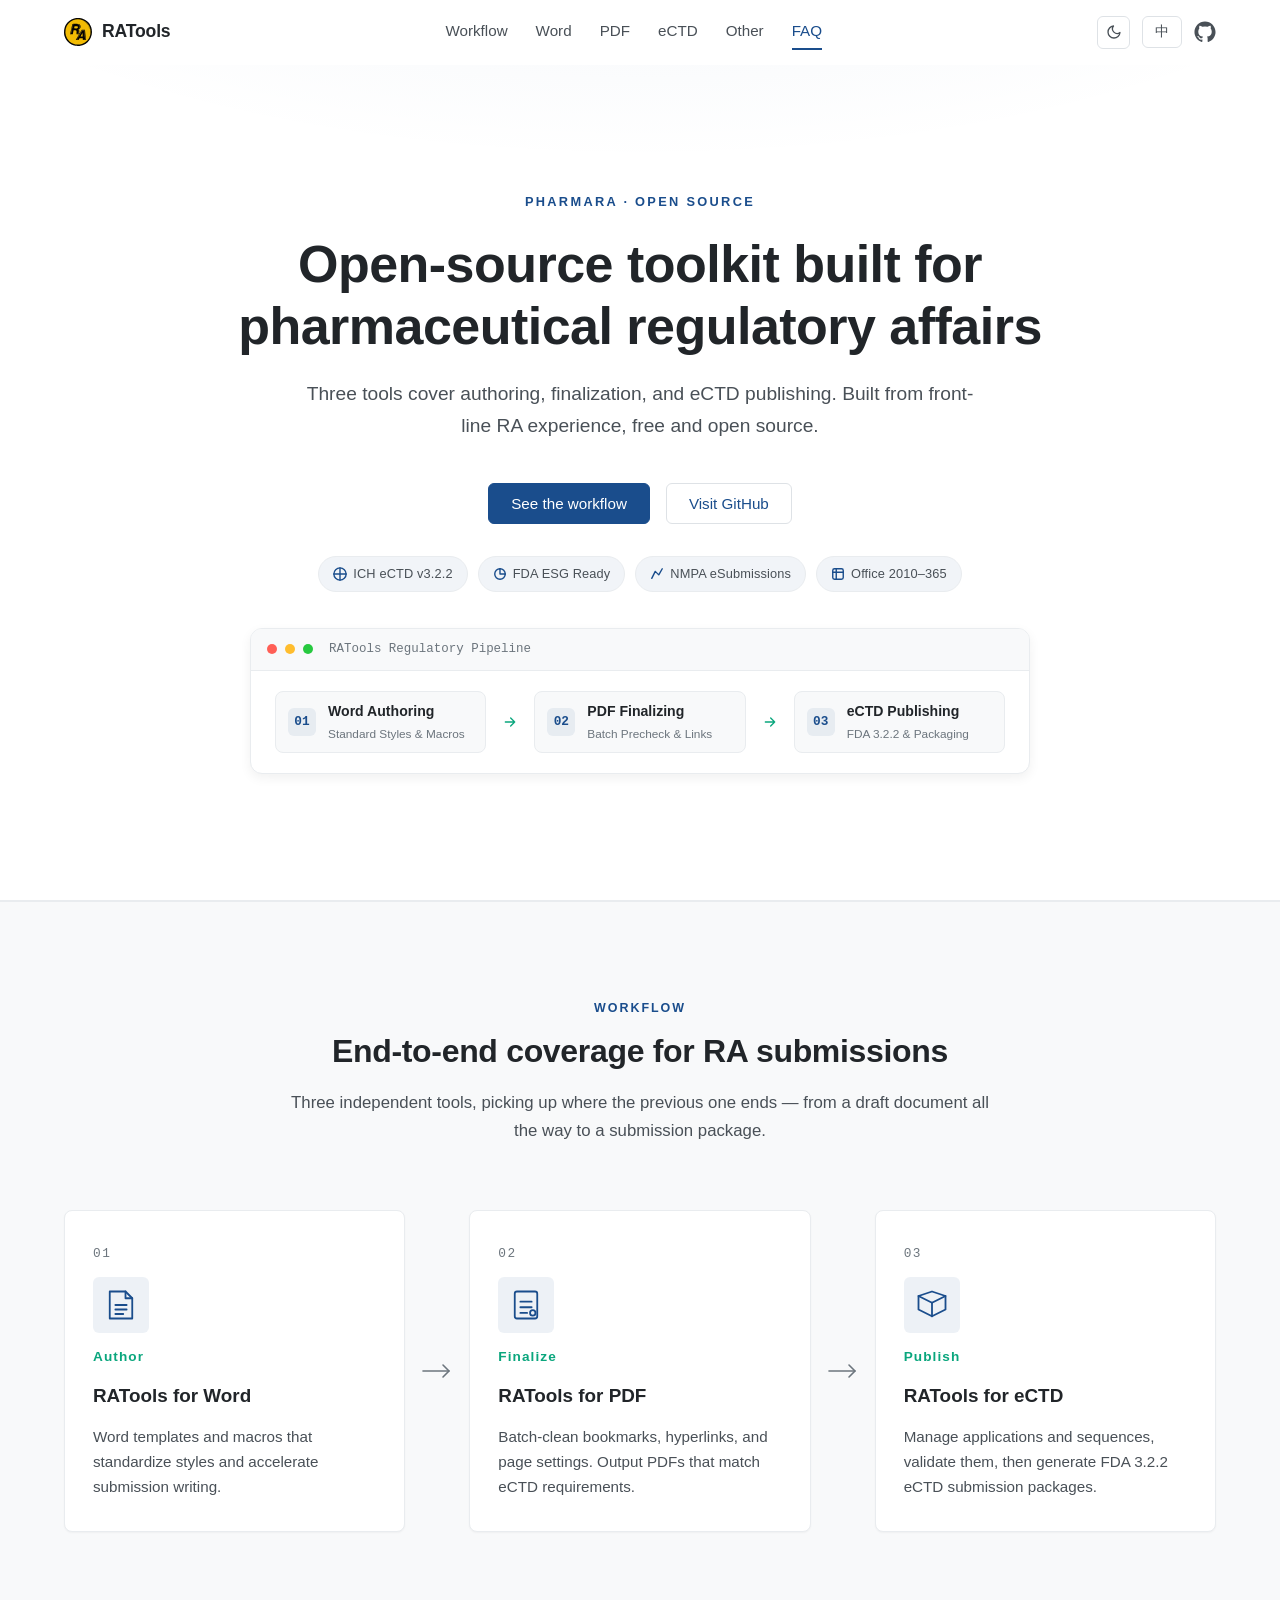
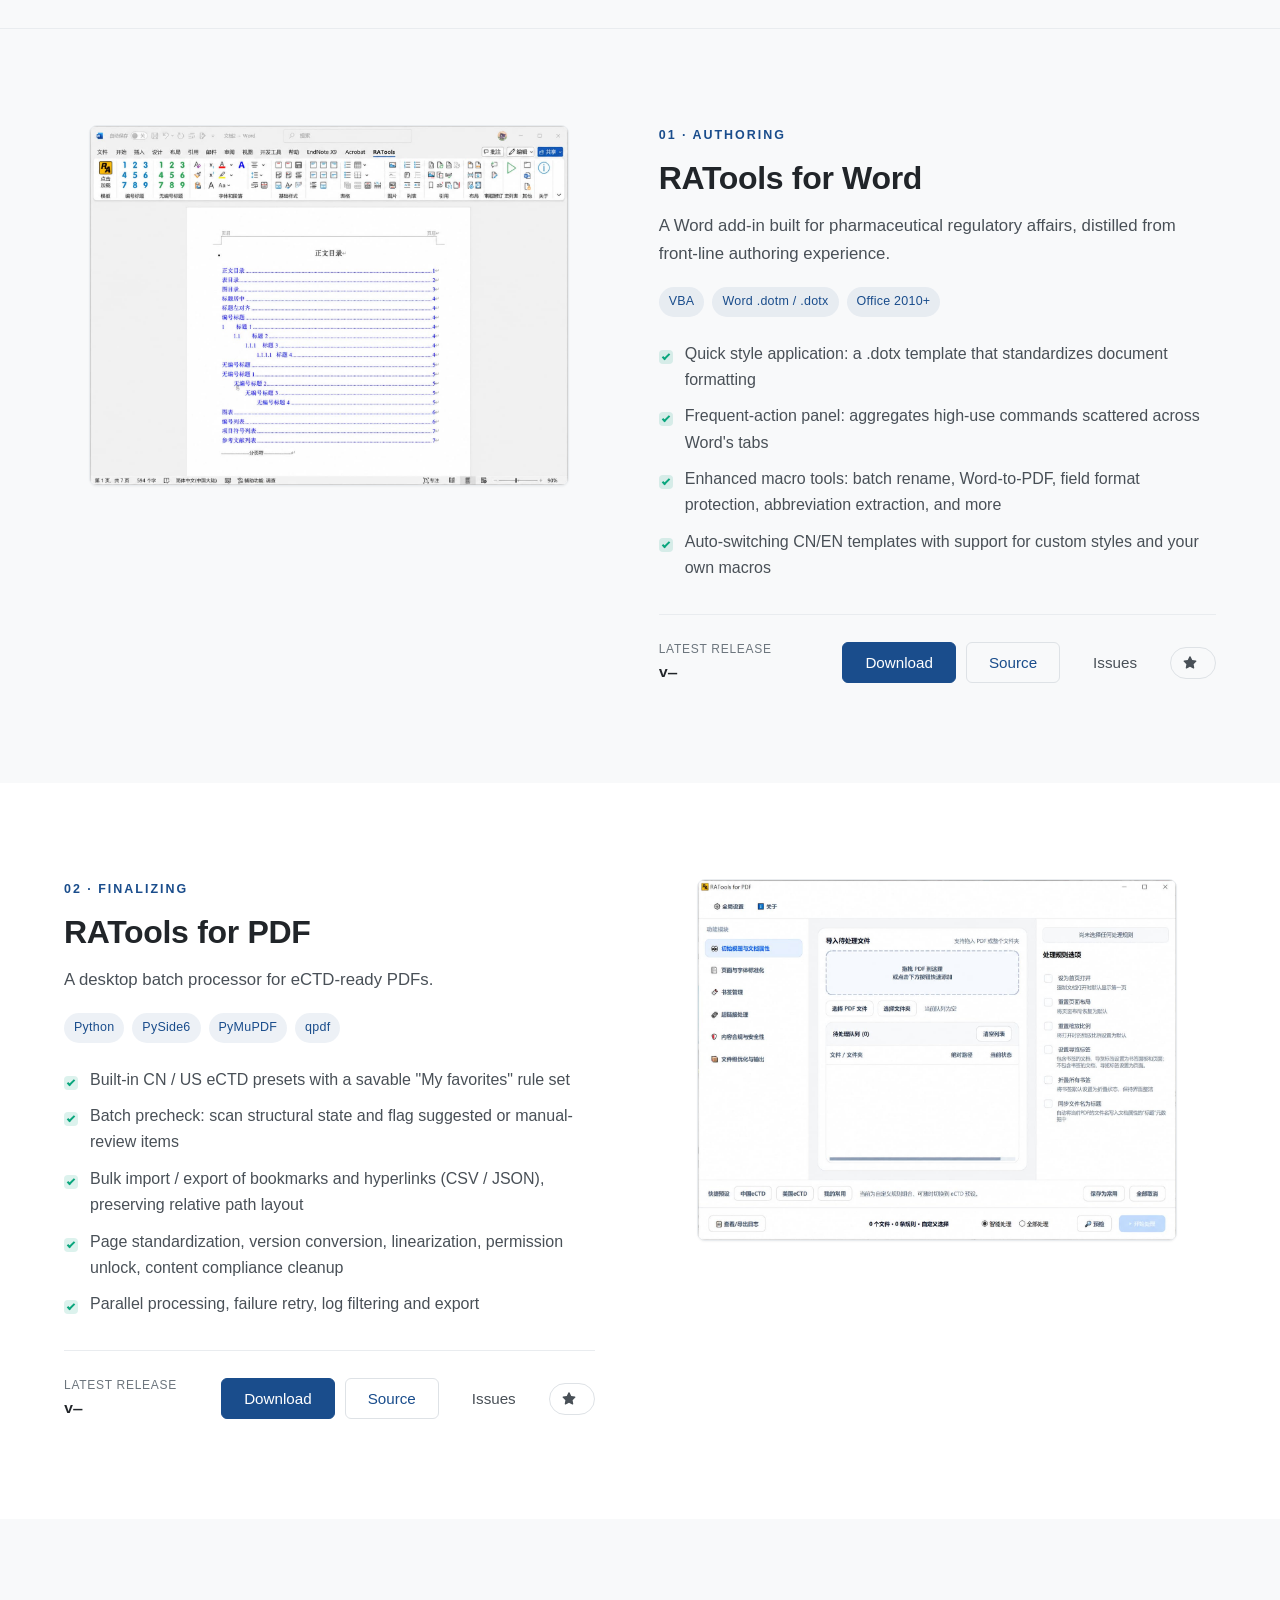
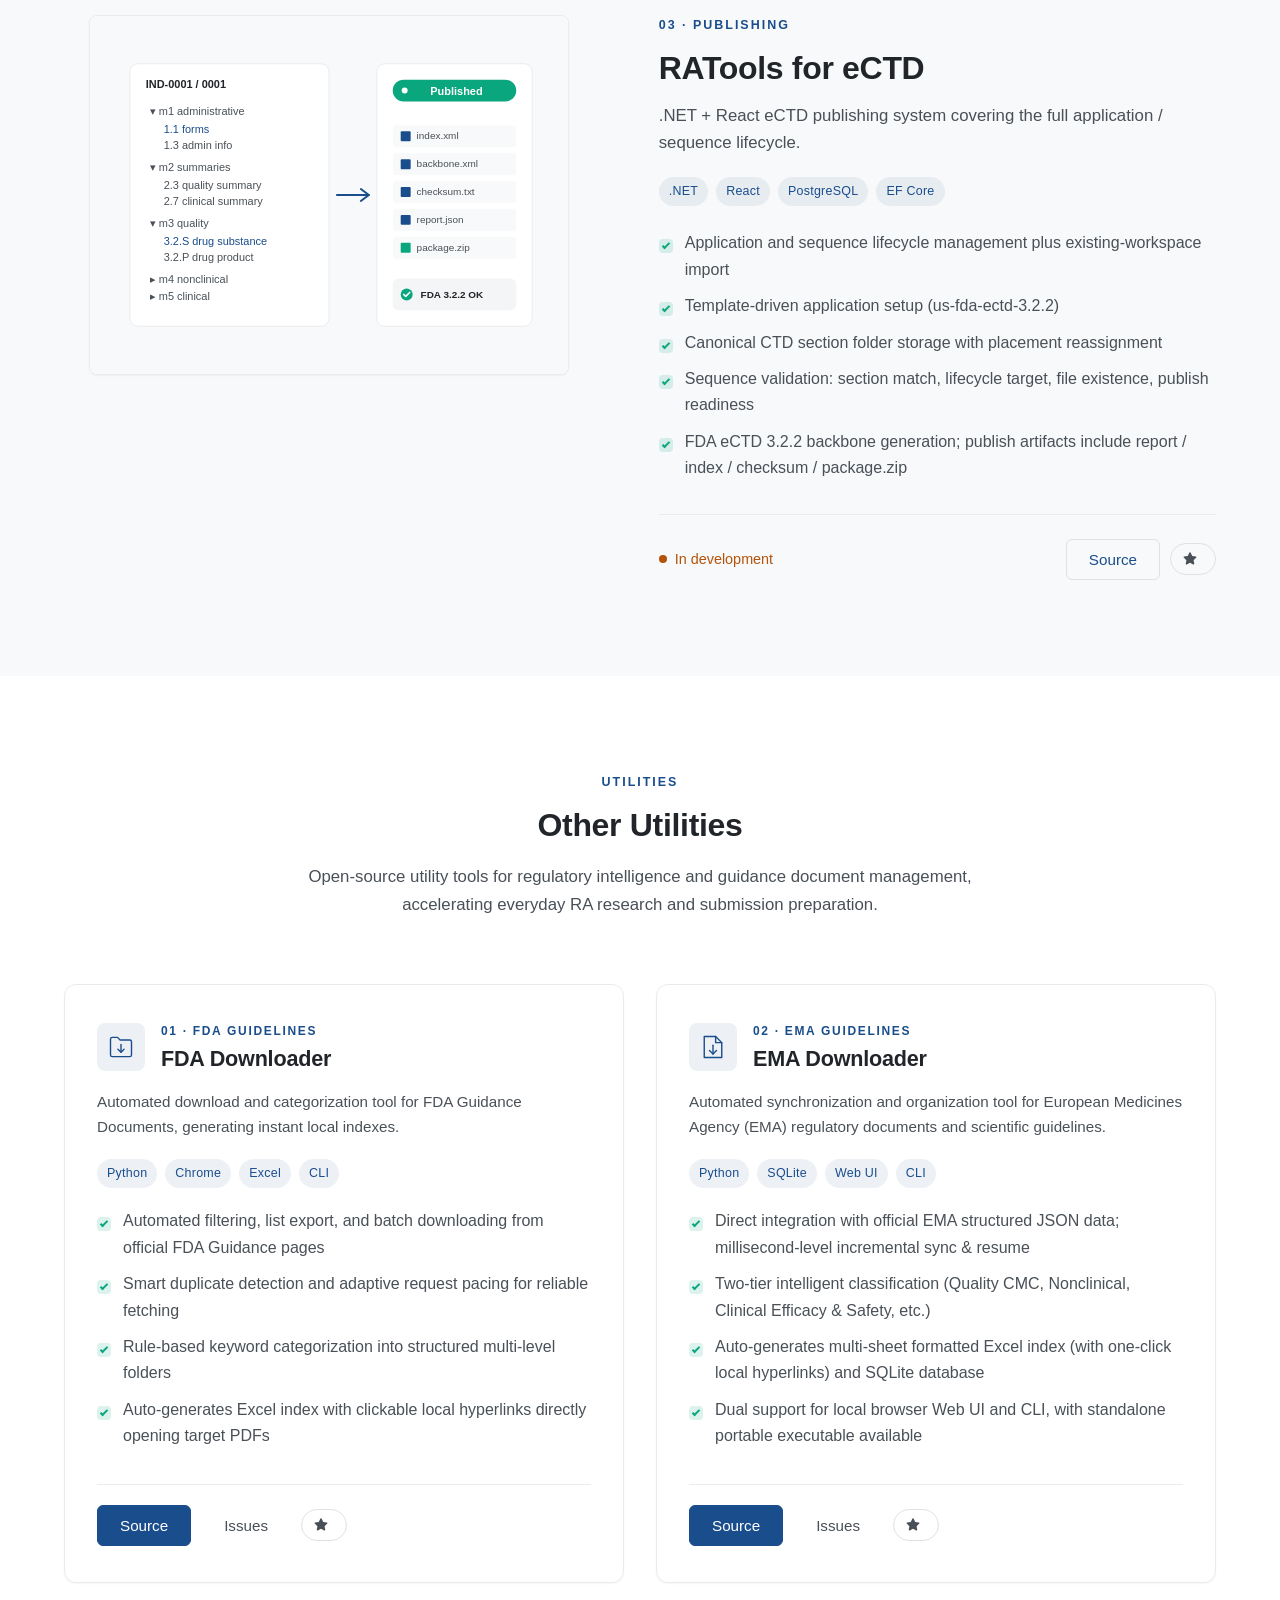
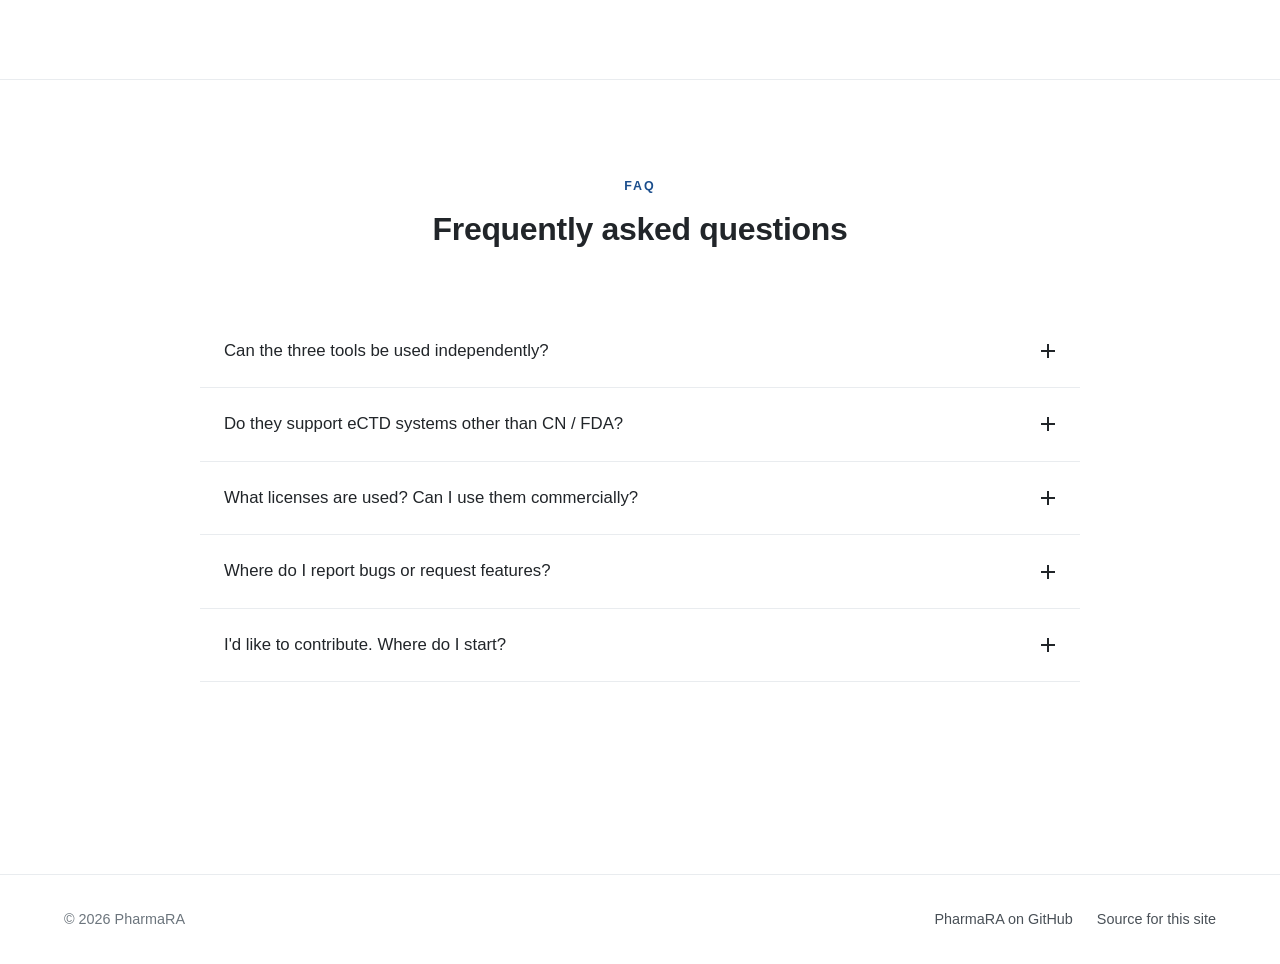
==== commit 669f8d8d: "feat: add regulatory standards bar and pipeline preview in hero" ====
--- a/index.html
+++ b/index.html
@@ -142,6 +142,65 @@
                     <a class="btn btn--primary" href="#workflow" data-i18n="hero.cta_primary">查看工作流</a>
                     <a class="btn btn--secondary" href="https://github.com/PharmaRA" target="_blank" rel="noopener" data-i18n="hero.cta_secondary">访问 GitHub 主页</a>
                 </div>
+
+                <div class="hero-standards" aria-label="Supported regulatory standards">
+                    <span class="standards-item">
+                        <svg class="standards-icon" viewBox="0 0 16 16" width="14" height="14" fill="none" stroke="currentColor" stroke-width="1.6" stroke-linecap="round" stroke-linejoin="round" aria-hidden="true"><circle cx="8" cy="8" r="7"/><path d="M8 1v14M1 8h14"/></svg>
+                        <span>ICH eCTD v3.2.2</span>
+                    </span>
+                    <span class="standards-item">
+                        <svg class="standards-icon" viewBox="0 0 16 16" width="14" height="14" fill="none" stroke="currentColor" stroke-width="1.6" stroke-linecap="round" stroke-linejoin="round" aria-hidden="true"><path d="M14 8A6 6 0 1 1 8 2v6h6z"/><path d="M8 2a6 6 0 0 1 6 6"/></svg>
+                        <span>FDA ESG Ready</span>
+                    </span>
+                    <span class="standards-item">
+                        <svg class="standards-icon" viewBox="0 0 16 16" width="14" height="14" fill="none" stroke="currentColor" stroke-width="1.6" stroke-linecap="round" stroke-linejoin="round" aria-hidden="true"><path d="M2 13l4-8 4 4 4-7"/></svg>
+                        <span data-i18n="hero.standard_nmpa">NMPA 电子申报规范</span>
+                    </span>
+                    <span class="standards-item">
+                        <svg class="standards-icon" viewBox="0 0 16 16" width="14" height="14" fill="none" stroke="currentColor" stroke-width="1.6" stroke-linecap="round" stroke-linejoin="round" aria-hidden="true"><rect x="2" y="2" width="12" height="12" rx="2"/><path d="M2 6h12M6 2v12"/></svg>
+                        <span>Office 2010–365</span>
+                    </span>
+                </div>
+
+                <div class="hero-preview" aria-hidden="true">
+                    <div class="hero-preview-window">
+                        <div class="hero-preview-header">
+                            <span class="window-dot window-dot--red"></span>
+                            <span class="window-dot window-dot--yellow"></span>
+                            <span class="window-dot window-dot--green"></span>
+                            <span class="hero-preview-title" data-i18n="hero.pipeline_title">RATools 药政申报流水线</span>
+                        </div>
+                        <div class="hero-preview-body">
+                            <div class="pipeline-block">
+                                <div class="pipeline-badge">01</div>
+                                <div class="pipeline-info">
+                                    <span class="pipeline-name" data-i18n="hero.pipeline_step1_name">Word 撰写</span>
+                                    <span class="pipeline-sub" data-i18n="hero.pipeline_step1_sub">样式统一 · 格式保护</span>
+                                </div>
+                            </div>
+                            <div class="pipeline-connector">
+                                <svg viewBox="0 0 24 24" width="16" height="16" fill="none" stroke="currentColor" stroke-width="2" stroke-linecap="round" stroke-linejoin="round"><path d="M5 12h14M13 6l6 6-6 6"/></svg>
+                            </div>
+                            <div class="pipeline-block">
+                                <div class="pipeline-badge">02</div>
+                                <div class="pipeline-info">
+                                    <span class="pipeline-name" data-i18n="hero.pipeline_step2_name">PDF 定稿</span>
+                                    <span class="pipeline-sub" data-i18n="hero.pipeline_step2_sub">批量预检 · 书签超链</span>
+                                </div>
+                            </div>
+                            <div class="pipeline-connector">
+                                <svg viewBox="0 0 24 24" width="16" height="16" fill="none" stroke="currentColor" stroke-width="2" stroke-linecap="round" stroke-linejoin="round"><path d="M5 12h14M13 6l6 6-6 6"/></svg>
+                            </div>
+                            <div class="pipeline-block">
+                                <div class="pipeline-badge">03</div>
+                                <div class="pipeline-info">
+                                    <span class="pipeline-name" data-i18n="hero.pipeline_step3_name">eCTD 发布</span>
+                                    <span class="pipeline-sub" data-i18n="hero.pipeline_step3_sub">FDA 3.2.2 · 骨架打包</span>
+                                </div>
+                            </div>
+                        </div>
+                    </div>
+                </div>
             </div>
         </section>
 
--- a/assets/css/style.css
+++ b/assets/css/style.css
@@ -1401,6 +1401,169 @@
     justify-content: center;
     flex-wrap: wrap;
     margin: 0;
+}
+
+/* ---------- Hero standards bar ---------- */
+.hero-standards {
+    display: flex;
+    align-items: center;
+    justify-content: center;
+    flex-wrap: wrap;
+    gap: 10px;
+    margin-top: 32px;
+}
+
+.standards-item {
+    display: inline-flex;
+    align-items: center;
+    gap: 6px;
+    padding: 6px 14px;
+    border-radius: 999px;
+    background: var(--tint-primary-soft);
+    border: 1px solid var(--border-subtle);
+    font-size: 0.8rem;
+    font-weight: 500;
+    color: var(--text-secondary);
+    letter-spacing: 0.01em;
+    transition: border-color 0.15s ease, transform 0.15s ease;
+}
+
+.standards-item:hover {
+    border-color: var(--color-primary);
+    transform: translateY(-1px);
+}
+
+.standards-icon {
+    color: var(--color-primary);
+    flex-shrink: 0;
+}
+
+/* ---------- Hero pipeline preview ---------- */
+.hero-preview {
+    margin-top: 36px;
+    width: 100%;
+    max-width: 780px;
+    margin-left: auto;
+    margin-right: auto;
+}
+
+.hero-preview-window {
+    background: var(--bg-elevated);
+    border: 1px solid var(--border-subtle);
+    border-radius: var(--radius-lg);
+    box-shadow: var(--shadow-card-hover);
+    overflow: hidden;
+    text-align: left;
+}
+
+.hero-preview-header {
+    display: flex;
+    align-items: center;
+    gap: 8px;
+    padding: 10px 16px;
+    background: var(--bg-alt);
+    border-bottom: 1px solid var(--border-subtle);
+}
+
+.window-dot {
+    width: 10px;
+    height: 10px;
+    border-radius: 50%;
+    display: inline-block;
+}
+
+.window-dot--red { background: #ff5f56; }
+.window-dot--yellow { background: #ffbd2e; }
+.window-dot--green { background: #27c93f; }
+
+.hero-preview-title {
+    margin-left: 8px;
+    font-size: 0.78rem;
+    font-family: var(--font-mono);
+    color: var(--text-muted);
+}
+
+.hero-preview-body {
+    display: flex;
+    align-items: center;
+    justify-content: space-between;
+    padding: 20px 24px;
+    gap: 16px;
+}
+
+.pipeline-block {
+    display: flex;
+    align-items: center;
+    gap: 12px;
+    flex: 1 1 0;
+    min-width: 0;
+    padding: 8px 12px;
+    border-radius: var(--radius-md);
+    background: var(--bg-alt);
+    border: 1px solid var(--border-subtle);
+    transition: border-color 0.15s ease, transform 0.15s ease;
+}
+
+.pipeline-block:hover {
+    border-color: var(--color-primary);
+    transform: translateY(-1px);
+}
+
+.pipeline-badge {
+    width: 28px;
+    height: 28px;
+    border-radius: 6px;
+    background: var(--tint-primary);
+    color: var(--color-primary);
+    font-family: var(--font-mono);
+    font-size: 0.8rem;
+    font-weight: 700;
+    display: flex;
+    align-items: center;
+    justify-content: center;
+    flex-shrink: 0;
+}
+
+.pipeline-info {
+    display: flex;
+    flex-direction: column;
+    min-width: 0;
+}
+
+.pipeline-name {
+    font-size: 0.88rem;
+    font-weight: 600;
+    color: var(--text-primary);
+    white-space: nowrap;
+    overflow: hidden;
+    text-overflow: ellipsis;
+}
+
+.pipeline-sub {
+    font-size: 0.74rem;
+    color: var(--text-muted);
+    white-space: nowrap;
+    overflow: hidden;
+    text-overflow: ellipsis;
+}
+
+.pipeline-connector {
+    color: var(--color-accent);
+    display: flex;
+    align-items: center;
+    justify-content: center;
+    flex-shrink: 0;
+}
+
+@media (max-width: 700px) {
+    .hero-preview-body {
+        flex-direction: column;
+        align-items: stretch;
+        gap: 10px;
+    }
+    .pipeline-connector svg {
+        transform: rotate(90deg);
+    }
 }
 
 @media (max-width: 640px) {
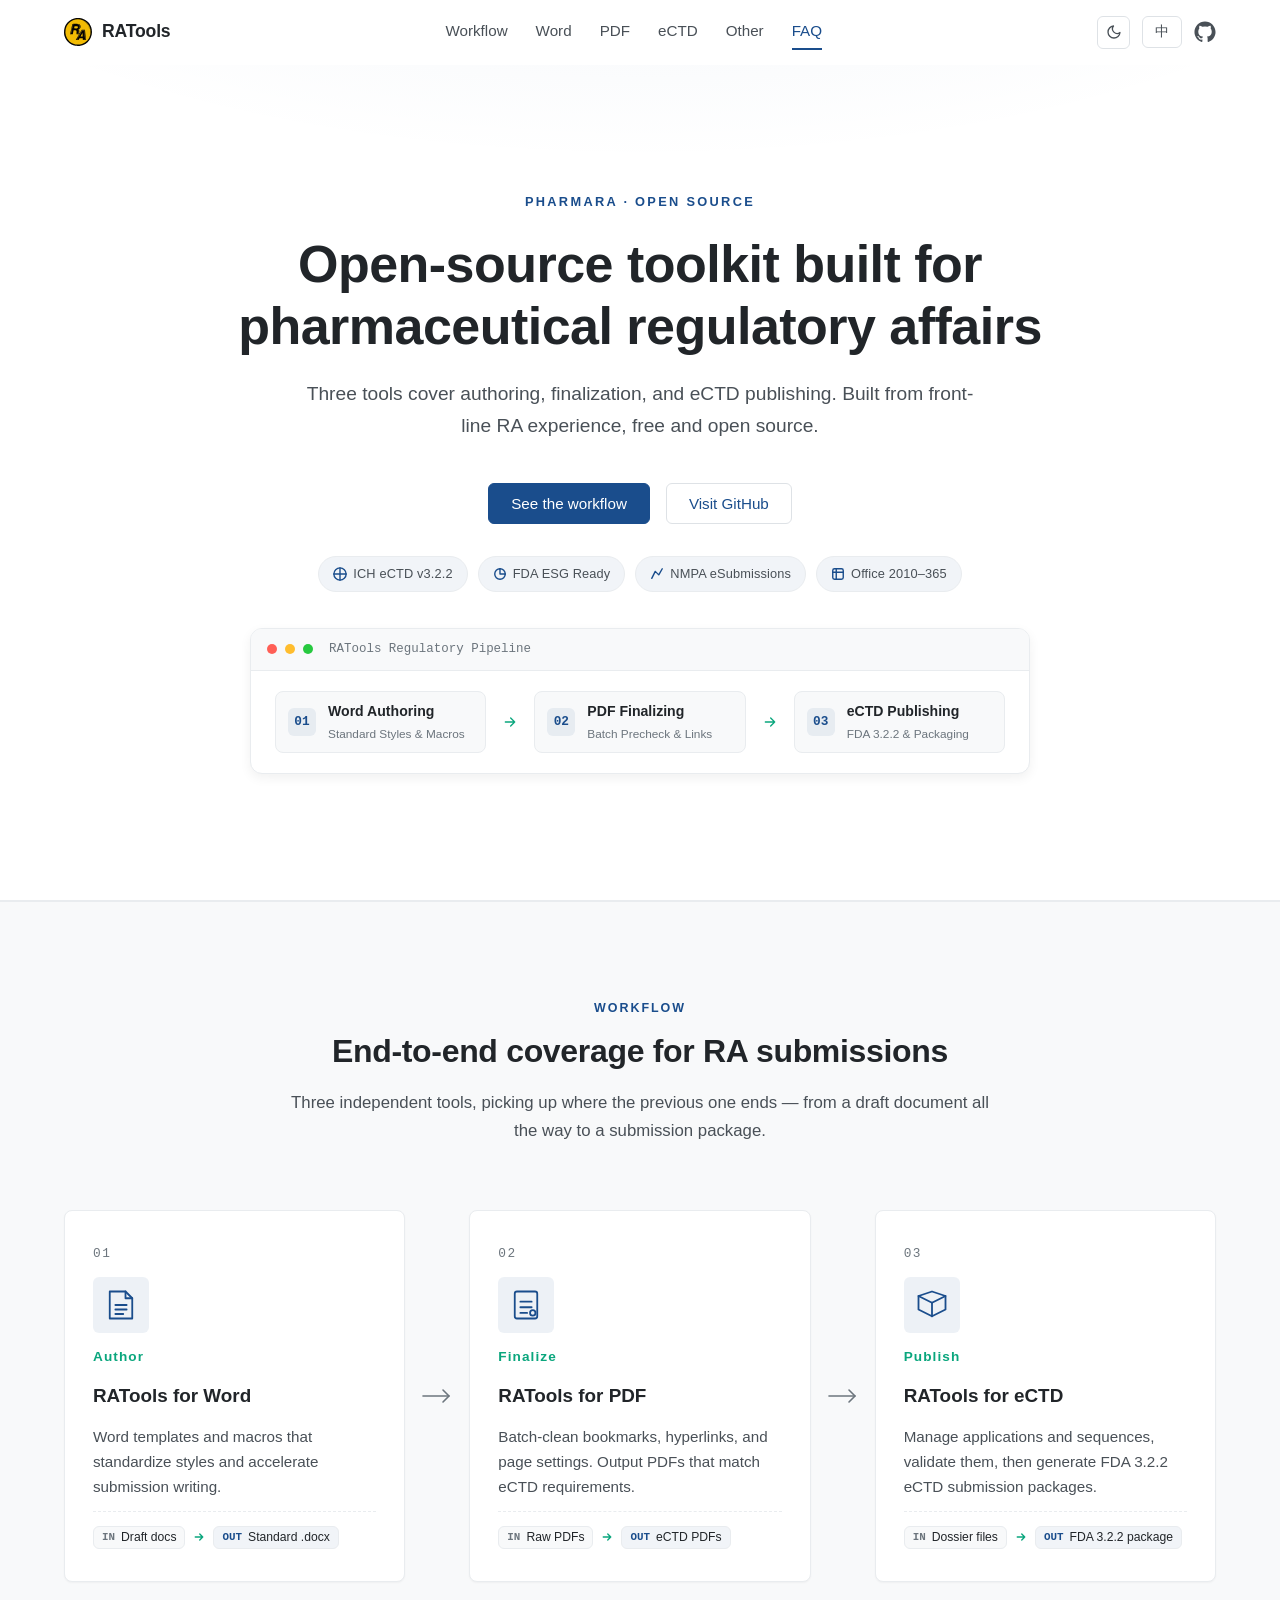
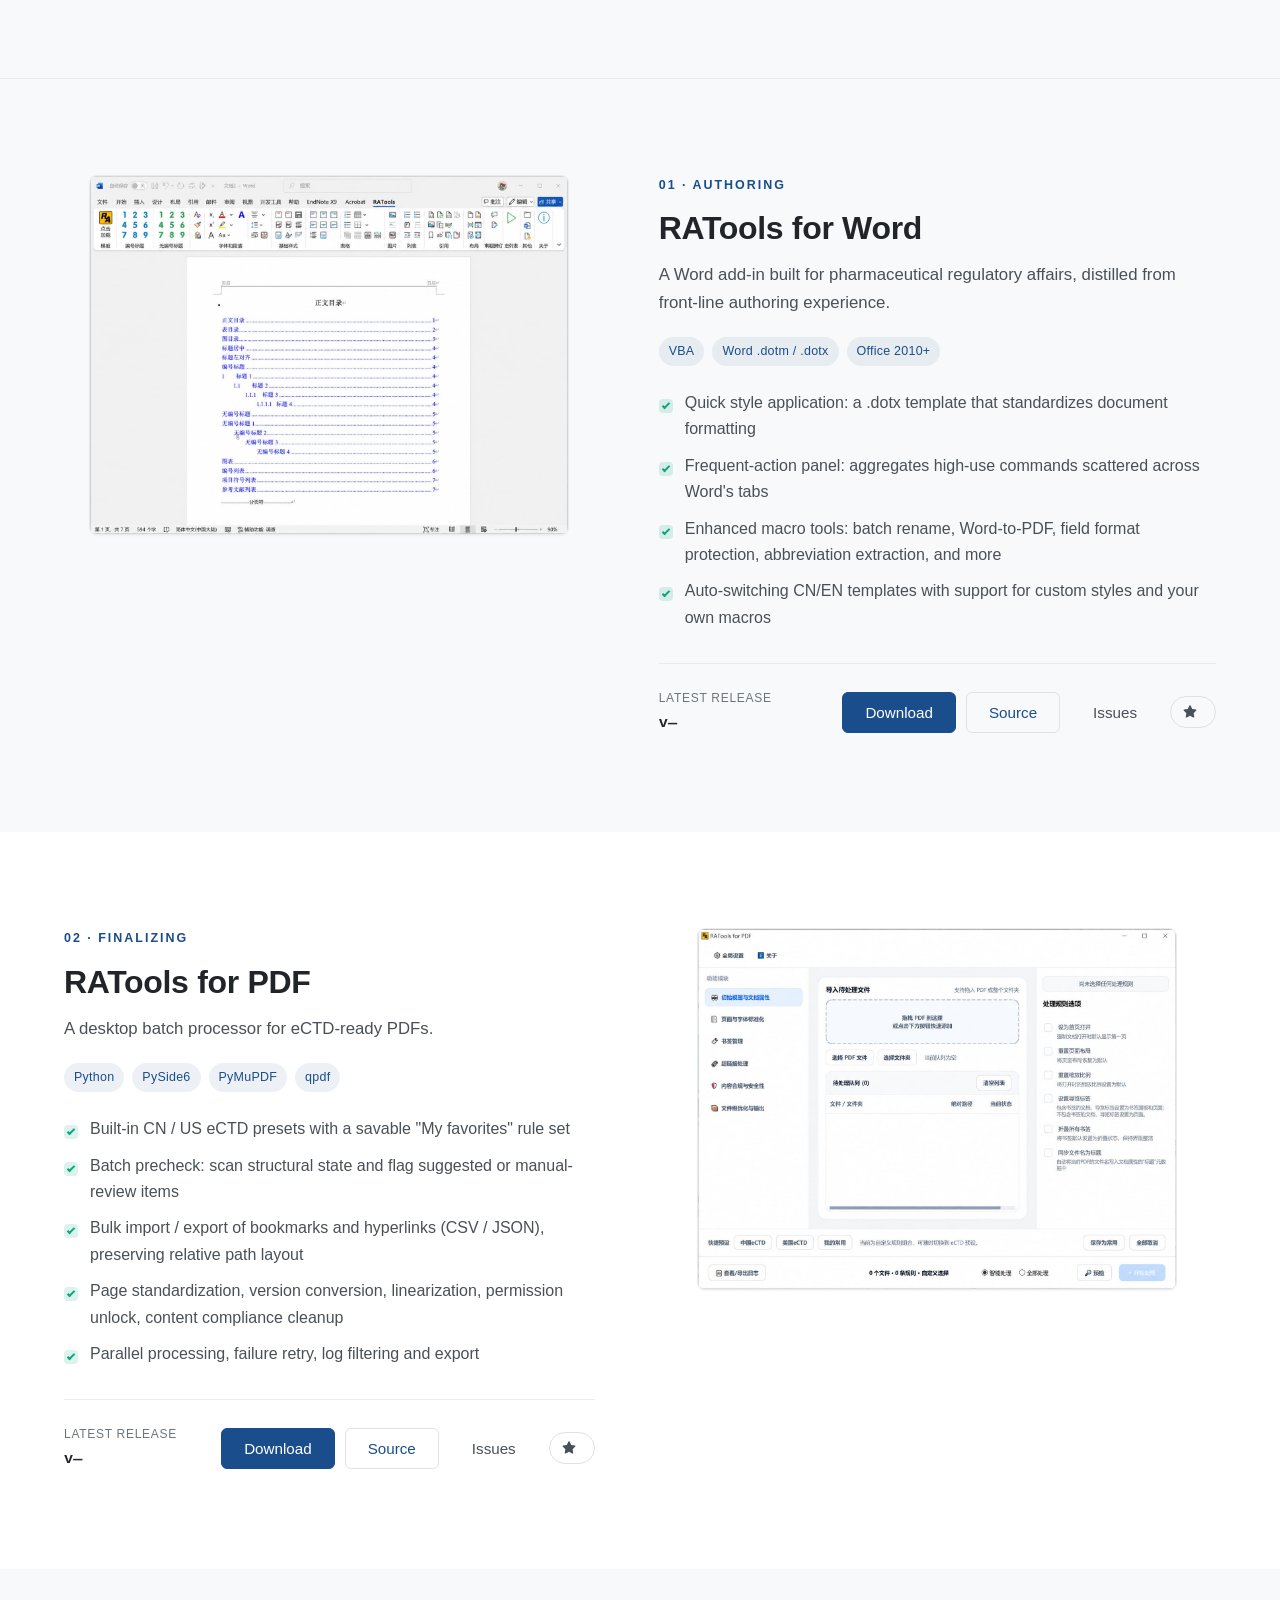
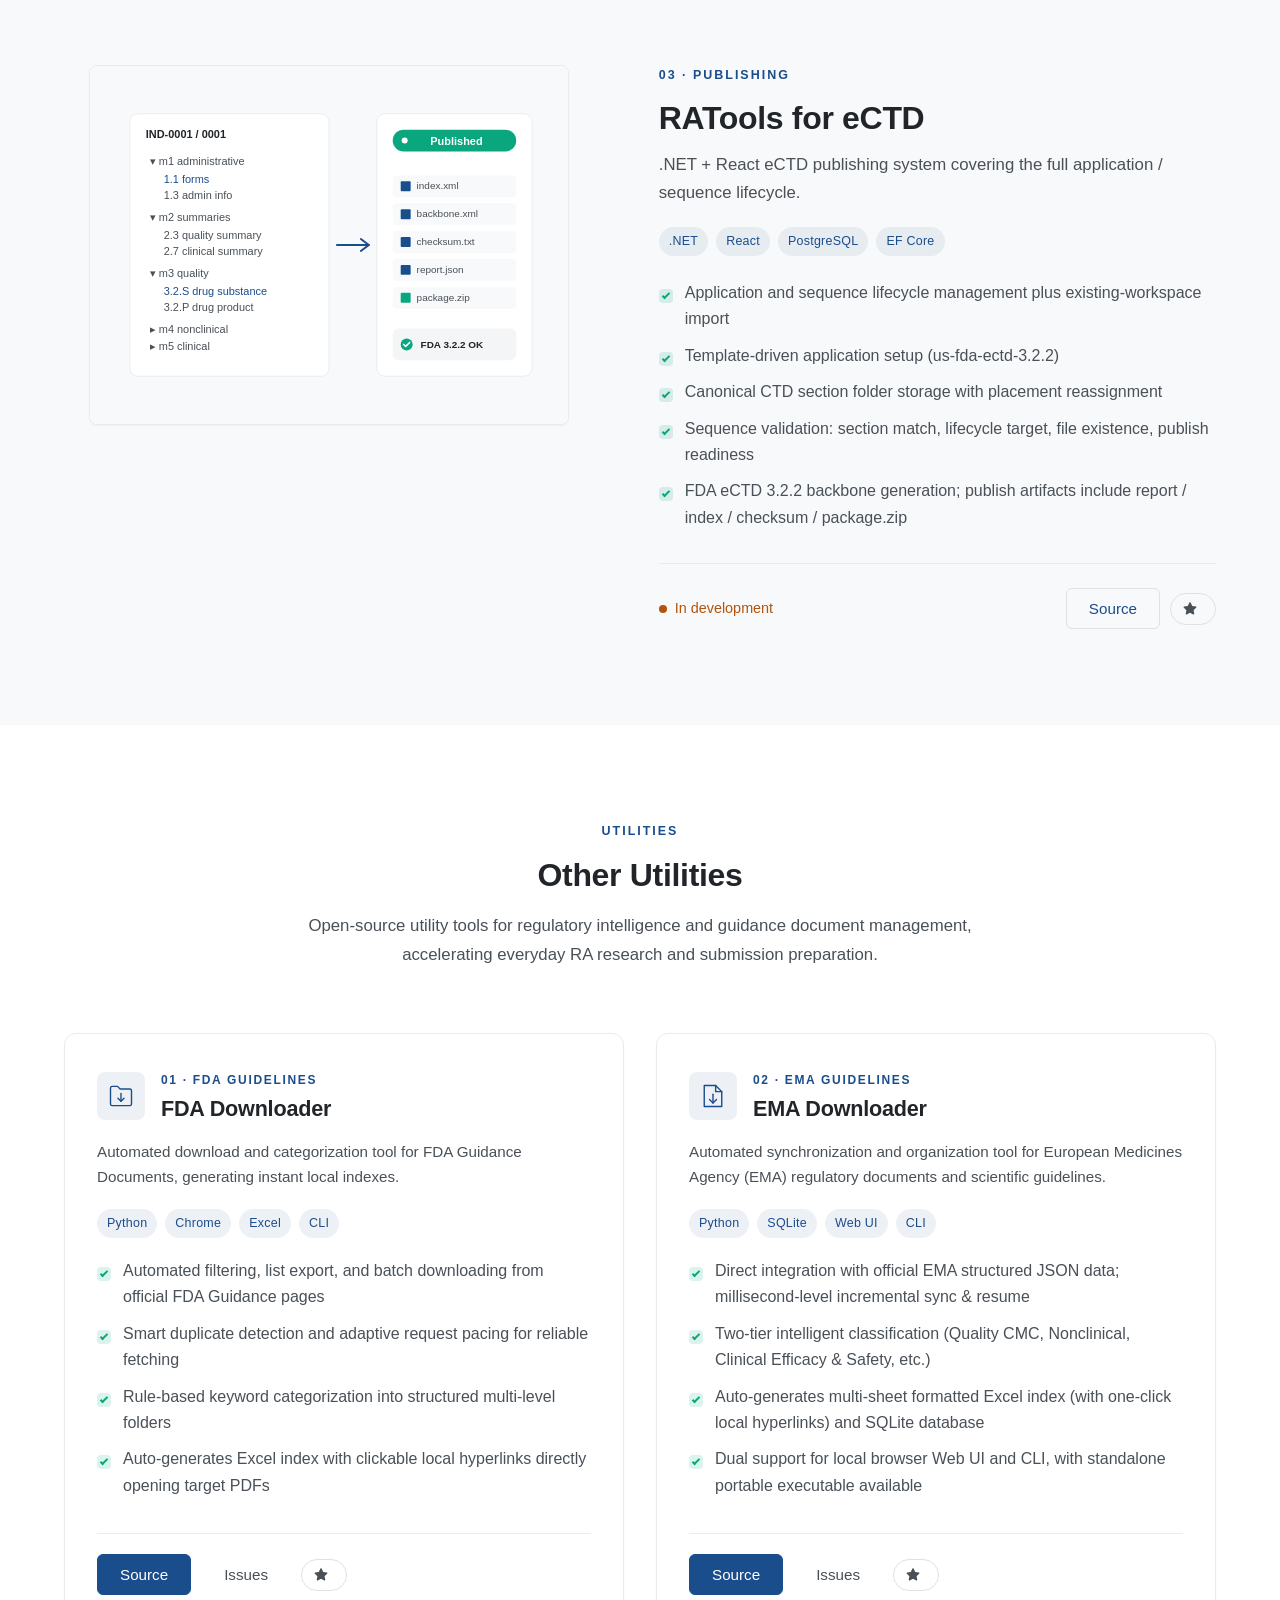
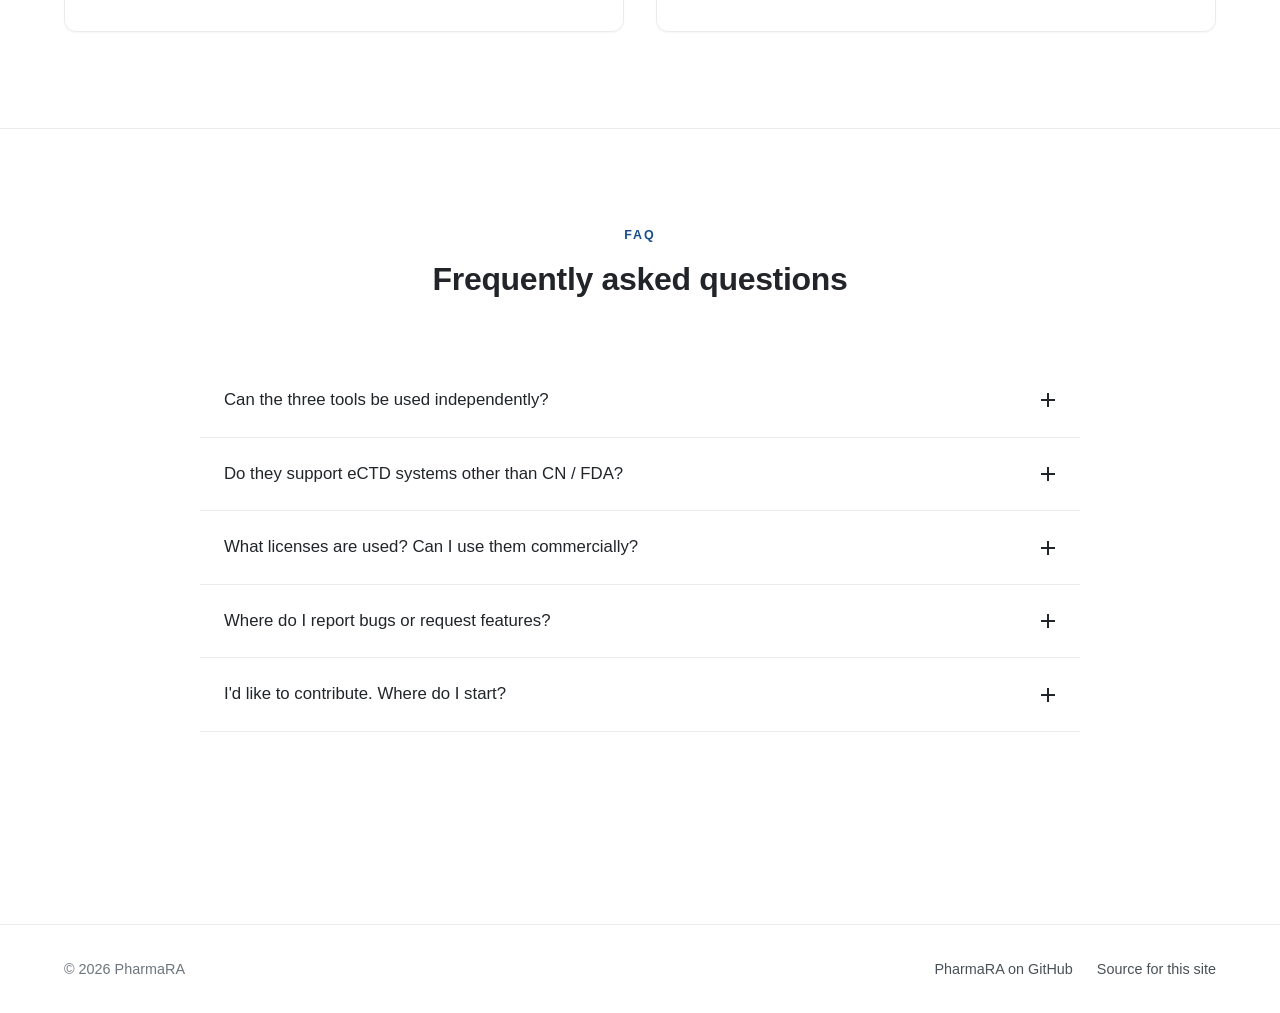
==== commit 97b48156: "feat: add workflow input-output pills and pipeline hover interaction" ====
--- a/index.html
+++ b/index.html
@@ -229,6 +229,17 @@
                             <span class="workflow-step-stage" data-i18n="workflow.draft_stage">撰写</span>
                             <span class="workflow-step-name">RATools for Word</span>
                             <span class="workflow-step-desc" data-i18n="workflow.draft_desc">基于 Word 模板与宏，统一样式、加速申报文档撰写。</span>
+                            <span class="workflow-step-io">
+                                <span class="io-pill io-pill--input">
+                                    <span class="io-label" data-i18n="workflow.io_in">IN</span>
+                                    <span class="io-text" data-i18n="workflow.draft_io_in">原始草稿</span>
+                                </span>
+                                <svg class="io-arrow" viewBox="0 0 16 16" width="12" height="12" fill="none" stroke="currentColor" stroke-width="1.8" stroke-linecap="round" stroke-linejoin="round" aria-hidden="true"><path d="M3 8h10M9 4l4 4-4 4"/></svg>
+                                <span class="io-pill io-pill--output">
+                                    <span class="io-label" data-i18n="workflow.io_out">OUT</span>
+                                    <span class="io-text" data-i18n="workflow.draft_io_out">标准 .docx</span>
+                                </span>
+                            </span>
                         </a>
                     </li>
 
@@ -254,6 +265,17 @@
                             <span class="workflow-step-stage" data-i18n="workflow.finalize_stage">定稿</span>
                             <span class="workflow-step-name">RATools for PDF</span>
                             <span class="workflow-step-desc" data-i18n="workflow.finalize_desc">批量整理书签、超链接、页面规范，按 eCTD 要求输出 PDF。</span>
+                            <span class="workflow-step-io">
+                                <span class="io-pill io-pill--input">
+                                    <span class="io-label" data-i18n="workflow.io_in">IN</span>
+                                    <span class="io-text" data-i18n="workflow.finalize_io_in">散装 PDF</span>
+                                </span>
+                                <svg class="io-arrow" viewBox="0 0 16 16" width="12" height="12" fill="none" stroke="currentColor" stroke-width="1.8" stroke-linecap="round" stroke-linejoin="round" aria-hidden="true"><path d="M3 8h10M9 4l4 4-4 4"/></svg>
+                                <span class="io-pill io-pill--output">
+                                    <span class="io-label" data-i18n="workflow.io_out">OUT</span>
+                                    <span class="io-text" data-i18n="workflow.finalize_io_out">合规 eCTD PDF</span>
+                                </span>
+                            </span>
                         </a>
                     </li>
 
@@ -277,6 +299,17 @@
                             <span class="workflow-step-stage" data-i18n="workflow.publish_stage">发布</span>
                             <span class="workflow-step-name">RATools for eCTD</span>
                             <span class="workflow-step-desc" data-i18n="workflow.publish_desc">管理申请与序列，校验并生成符合 FDA 3.2.2 的 eCTD 提交包。</span>
+                            <span class="workflow-step-io">
+                                <span class="io-pill io-pill--input">
+                                    <span class="io-label" data-i18n="workflow.io_in">IN</span>
+                                    <span class="io-text" data-i18n="workflow.publish_io_in">申报文件树</span>
+                                </span>
+                                <svg class="io-arrow" viewBox="0 0 16 16" width="12" height="12" fill="none" stroke="currentColor" stroke-width="1.8" stroke-linecap="round" stroke-linejoin="round" aria-hidden="true"><path d="M3 8h10M9 4l4 4-4 4"/></svg>
+                                <span class="io-pill io-pill--output">
+                                    <span class="io-label" data-i18n="workflow.io_out">OUT</span>
+                                    <span class="io-text" data-i18n="workflow.publish_io_out">FDA 3.2.2 骨架包</span>
+                                </span>
+                            </span>
                         </a>
                     </li>
                 </ol>
--- a/assets/css/style.css
+++ b/assets/css/style.css
@@ -728,11 +728,73 @@
     color: var(--text-secondary);
 }
 
+/* ---------- Workflow I/O pills ---------- */
+.workflow-step-io {
+    display: flex;
+    align-items: center;
+    justify-content: flex-start;
+    gap: 8px;
+    margin-top: auto;
+    padding-top: 14px;
+    border-top: 1px dashed var(--border-subtle);
+    width: 100%;
+}
+
+.io-pill {
+    display: inline-flex;
+    align-items: center;
+    gap: 6px;
+    padding: 3px 8px;
+    border-radius: var(--radius-sm);
+    font-size: 0.76rem;
+    font-weight: 500;
+    line-height: 1.2;
+    background: var(--bg-alt);
+    border: 1px solid var(--border-subtle);
+    transition: border-color 0.15s ease;
+}
+
+.io-pill--input .io-label {
+    font-size: 0.68rem;
+    font-weight: 700;
+    font-family: var(--font-mono);
+    color: var(--text-muted);
+}
+
+.io-pill--output {
+    background: var(--tint-primary-soft);
+}
+
+.io-pill--output .io-label {
+    font-size: 0.68rem;
+    font-weight: 700;
+    font-family: var(--font-mono);
+    color: var(--color-primary);
+}
+
+.io-arrow {
+    color: var(--color-accent);
+    flex-shrink: 0;
+}
+
+.workflow-card:hover .io-pill {
+    border-color: var(--color-primary);
+}
+
 .workflow-arrow {
     flex: 0 0 auto;
     align-self: center;
     color: var(--text-muted);
     list-style: none;
+}
+
+.workflow-arrow svg {
+    transition: transform 0.2s ease, color 0.2s ease;
+}
+
+.workflow-step:hover + .workflow-arrow svg {
+    color: var(--color-primary);
+    transform: translateX(4px);
 }
 
 /* ==================== Project section ==================== */
@@ -1661,6 +1723,10 @@
     .workflow-arrow svg {
         transform: rotate(90deg);
     }
+
+    .workflow-step:hover + .workflow-arrow svg {
+        transform: rotate(90deg) translateX(4px);
+    }
 }
 
 @media (max-width: 480px) {
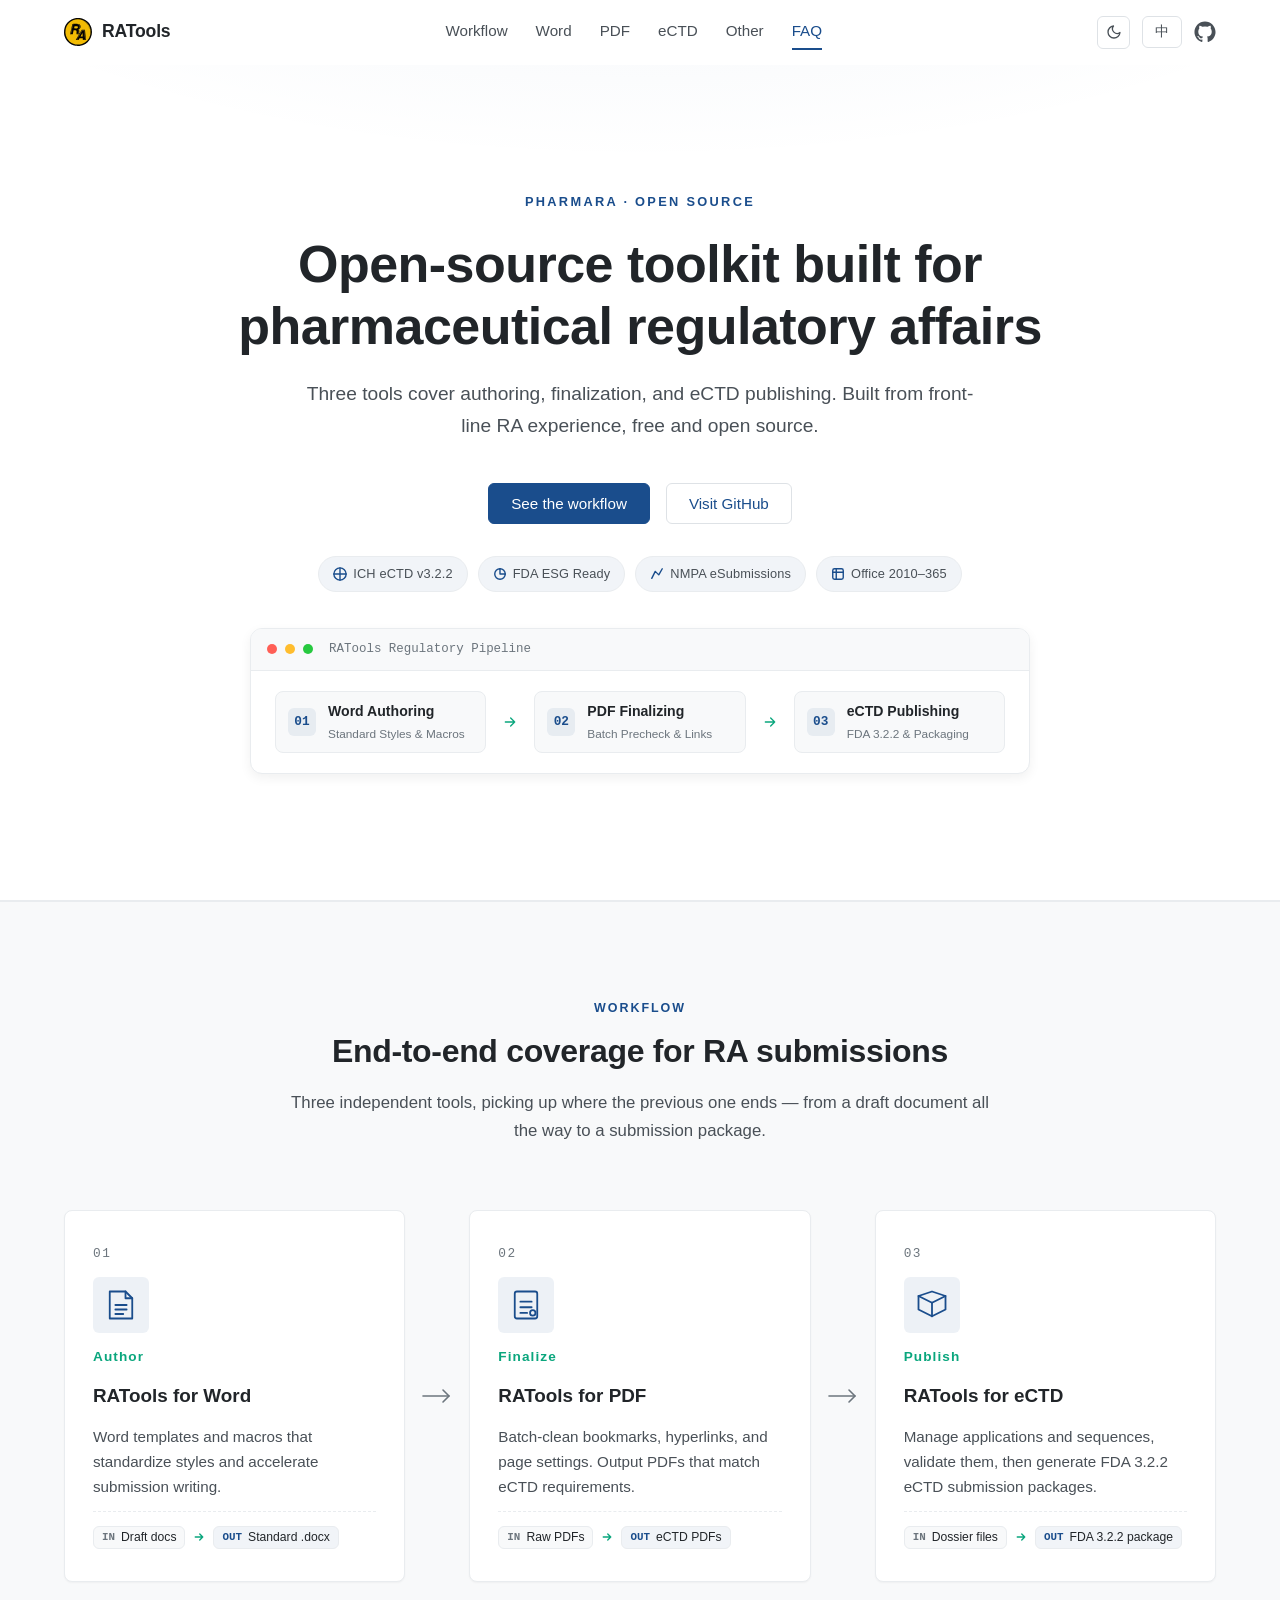
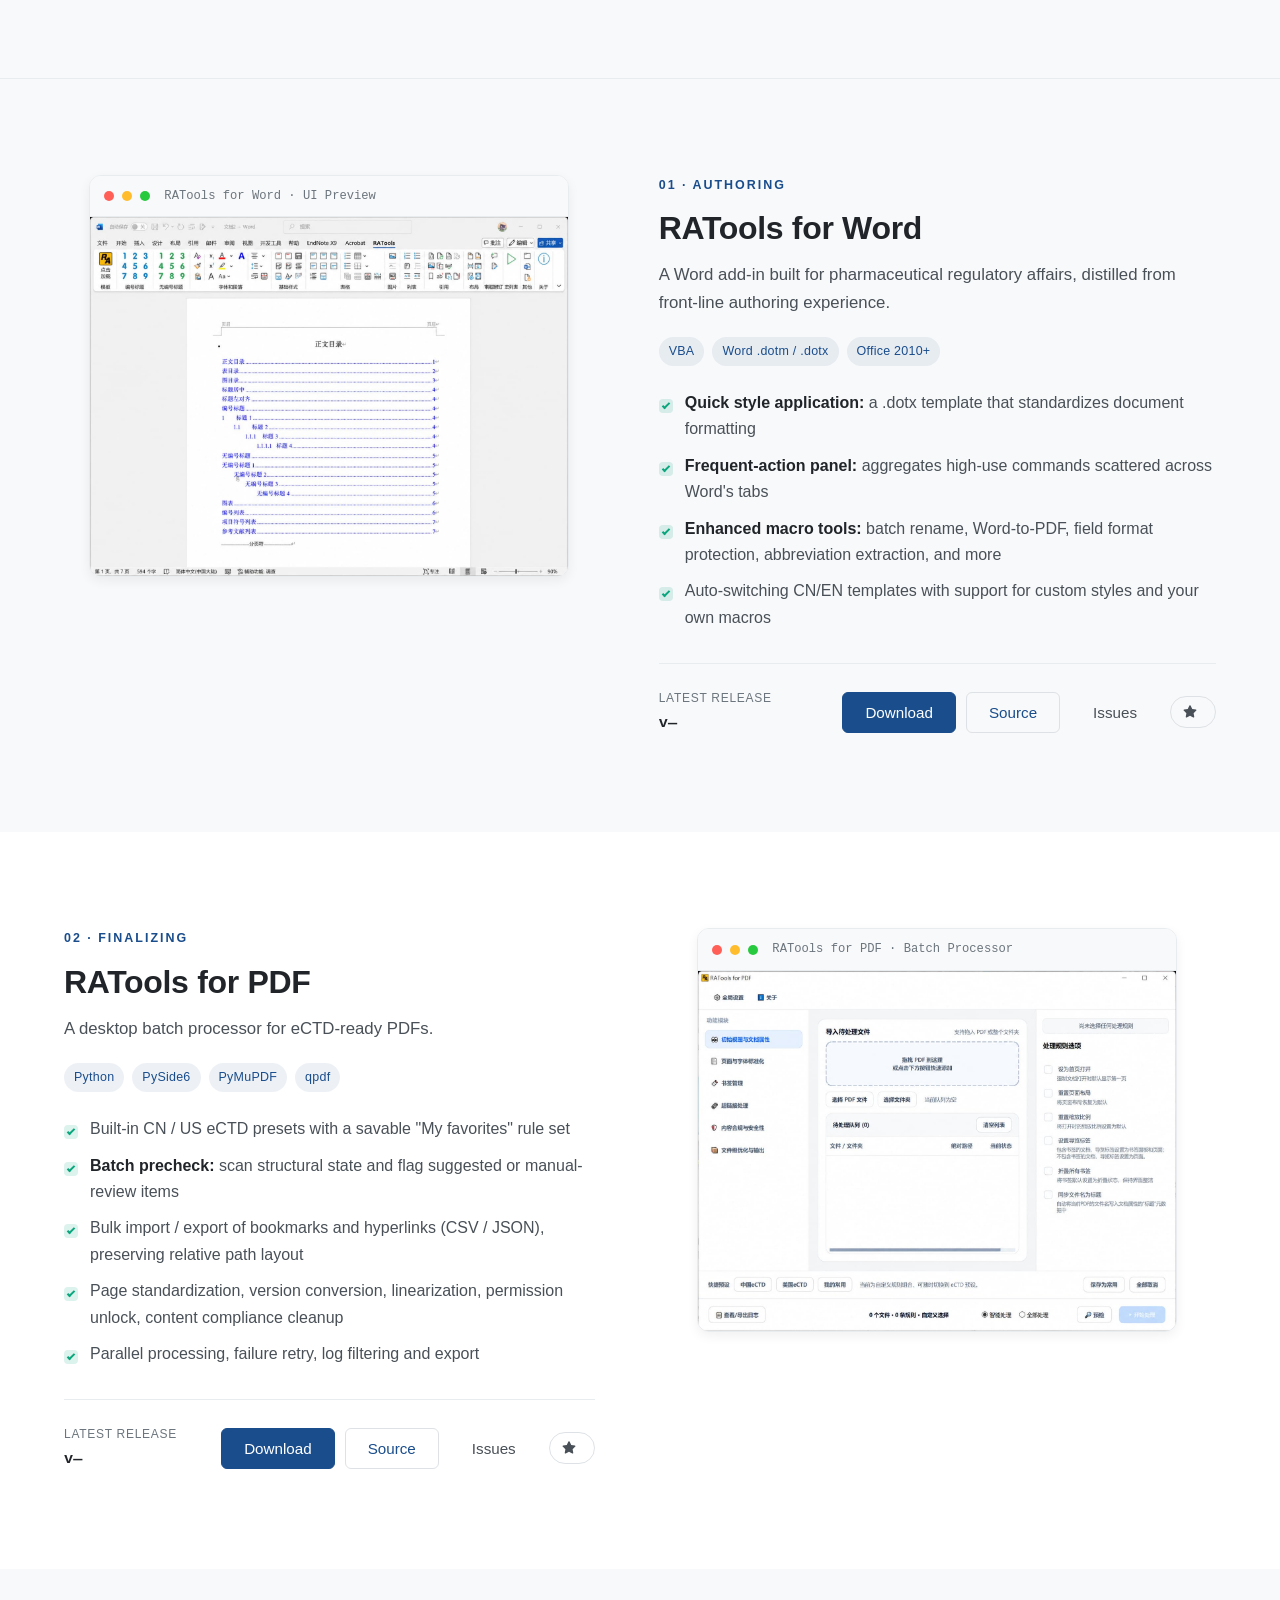
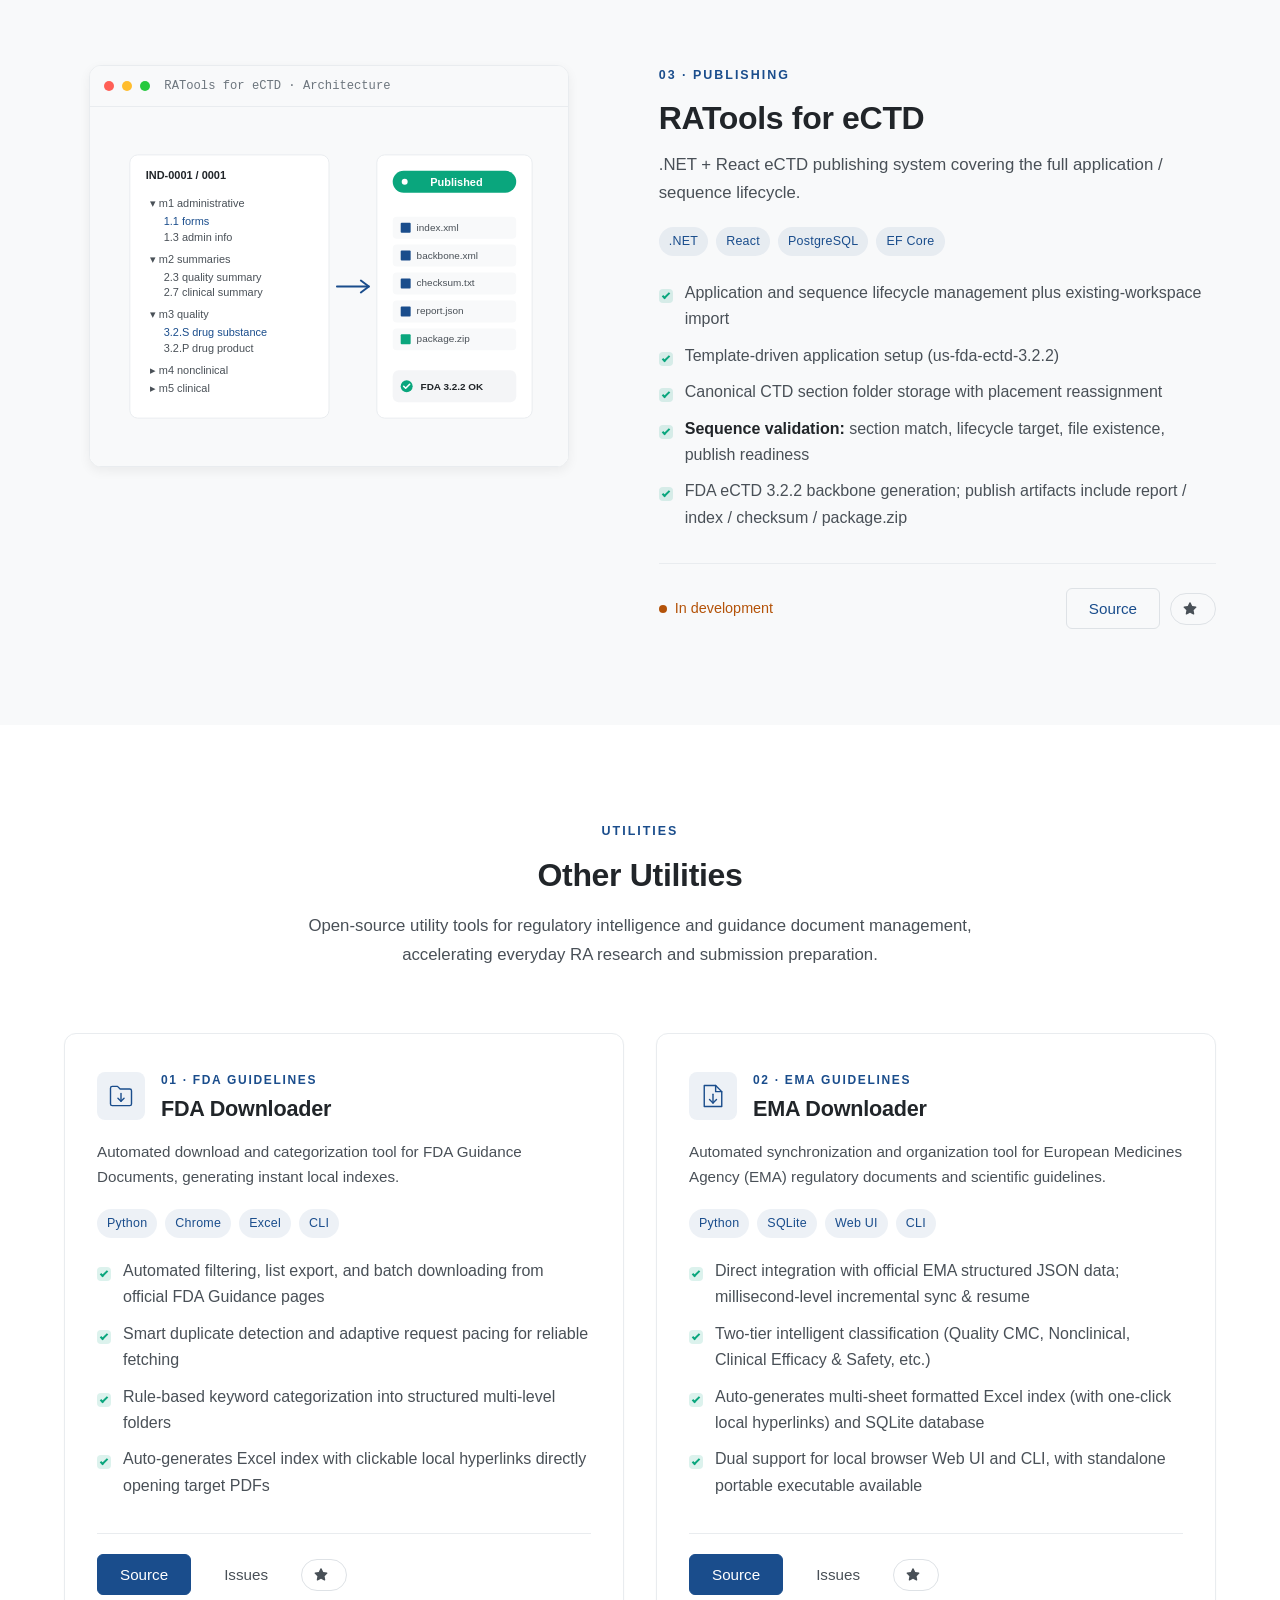
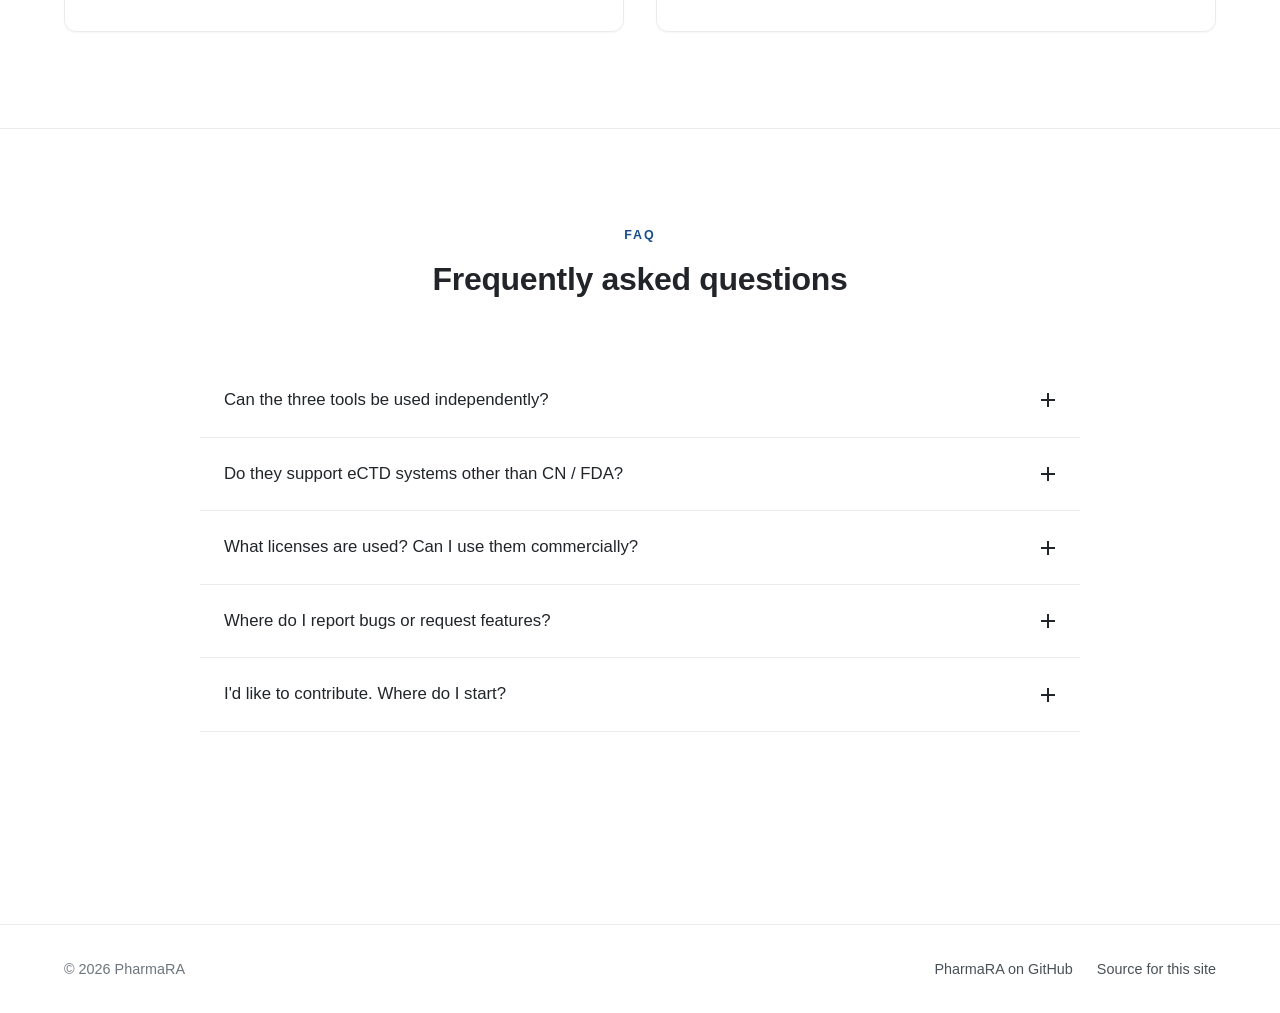
==== commit ce5aea61: "feat: add OS window frames, in-page image lightbox, and feature strong tags" ====
--- a/index.html
+++ b/index.html
@@ -320,9 +320,21 @@
         <section id="word" class="project project--alt" aria-labelledby="word-title" data-repo="RATools-for-Word">
             <div class="container project-inner">
                 <div class="project-media">
-                    <a class="project-media-link" href="assets/img/word.jpg" target="_blank" rel="noopener">
-                        <img src="assets/img/word.jpg" data-i18n="projects.word.screenshot_alt" data-i18n-attr="alt" alt="RATools for Word 截图：Word 功能区中的 RATools 选项卡，包含编号标题、样式与宏工具" width="480" height="360" loading="lazy" />
-                    </a>
+                    <div class="window-frame">
+                        <div class="window-frame-header">
+                            <span class="window-dot window-dot--red"></span>
+                            <span class="window-dot window-dot--yellow"></span>
+                            <span class="window-dot window-dot--green"></span>
+                            <span class="window-frame-title" data-i18n="projects.word.window_title">RATools for Word · 界面预览</span>
+                        </div>
+                        <a class="project-media-link" href="assets/img/word.jpg" target="_blank" rel="noopener" data-lightbox="assets/img/word.jpg" data-lightbox-alt="RATools for Word">
+                            <img src="assets/img/word.jpg" data-i18n="projects.word.screenshot_alt" data-i18n-attr="alt" alt="RATools for Word 截图：Word 功能区中的 RATools 选项卡，包含编号标题、样式与宏工具" width="480" height="360" loading="lazy" />
+                            <span class="media-zoom-badge" aria-hidden="true">
+                                <svg viewBox="0 0 16 16" width="12" height="12" fill="none" stroke="currentColor" stroke-width="1.8" stroke-linecap="round" stroke-linejoin="round"><circle cx="7" cy="7" r="5"/><path d="M11 11l3.5 3.5M7 4.5v5M4.5 7h5"/></svg>
+                                <span data-i18n="projects.media.zoom">点击放大</span>
+                            </span>
+                        </a>
+                    </div>
                 </div>
                 <div class="project-body">
                     <p class="project-eyebrow" data-i18n="projects.word.eyebrow">01 · WRITING</p>
@@ -334,10 +346,10 @@
                         <li class="badge">Office 2010+</li>
                     </ul>
                     <ul class="feature-list" data-i18n-list="projects.word.features">
-                        <li>样式快速应用：基于 .dotx 标准模板，统一文档格式</li>
-                        <li>常用选项面板：聚合分散在 Word 各选项卡的高频功能</li>
-                        <li>增强型宏工具：批量改名、Word 转 PDF、域格式保护、提取缩略语等</li>
-                        <li>中英文模板自动切换，支持自定义样式与扩展自有宏</li>
+                        <li><strong class="feature-strong">样式快速应用：</strong>基于 .dotx 标准模板，统一文档格式</li>
+                        <li><strong class="feature-strong">常用选项面板：</strong>聚合分散在 Word 各选项卡的高频功能</li>
+                        <li><strong class="feature-strong">增强型宏工具：</strong>批量改名、Word 转 PDF、域格式保护、提取缩略语等</li>
+                        <li><strong class="feature-strong">中英文模板：</strong>中英文模板自动切换，支持自定义样式与扩展自有宏</li>
                     </ul>
                     <div class="project-meta">
                         <div class="release-info" data-repo="RATools-for-Word">
@@ -374,9 +386,21 @@
         <section id="pdf" class="project" aria-labelledby="pdf-title" data-repo="RATools-for-PDF">
             <div class="container project-inner project-inner--reverse">
                 <div class="project-media">
-                    <a class="project-media-link" href="assets/img/pdf.jpg" target="_blank" rel="noopener">
-                        <img src="assets/img/pdf.jpg" data-i18n="projects.pdf.screenshot_alt" data-i18n-attr="alt" alt="RATools for PDF 截图：批量处理主界面，包含功能模块、待处理队列与处理规则选项" width="480" height="360" loading="lazy" />
-                    </a>
+                    <div class="window-frame">
+                        <div class="window-frame-header">
+                            <span class="window-dot window-dot--red"></span>
+                            <span class="window-dot window-dot--yellow"></span>
+                            <span class="window-dot window-dot--green"></span>
+                            <span class="window-frame-title" data-i18n="projects.pdf.window_title">RATools for PDF · 批量处理器</span>
+                        </div>
+                        <a class="project-media-link" href="assets/img/pdf.jpg" target="_blank" rel="noopener" data-lightbox="assets/img/pdf.jpg" data-lightbox-alt="RATools for PDF">
+                            <img src="assets/img/pdf.jpg" data-i18n="projects.pdf.screenshot_alt" data-i18n-attr="alt" alt="RATools for PDF 截图：批量处理主界面，包含功能模块、待处理队列与处理规则选项" width="480" height="360" loading="lazy" />
+                            <span class="media-zoom-badge" aria-hidden="true">
+                                <svg viewBox="0 0 16 16" width="12" height="12" fill="none" stroke="currentColor" stroke-width="1.8" stroke-linecap="round" stroke-linejoin="round"><circle cx="7" cy="7" r="5"/><path d="M11 11l3.5 3.5M7 4.5v5M4.5 7h5"/></svg>
+                                <span data-i18n="projects.media.zoom">点击放大</span>
+                            </span>
+                        </a>
+                    </div>
                 </div>
                 <div class="project-body">
                     <p class="project-eyebrow" data-i18n="projects.pdf.eyebrow">02 · FINALIZING</p>
@@ -389,11 +413,11 @@
                         <li class="badge">qpdf</li>
                     </ul>
                     <ul class="feature-list" data-i18n-list="projects.pdf.features">
-                        <li>中国 / 美国 eCTD 预设规则，可保存「我的常用」组合</li>
-                        <li>批量预检：扫描结构状态，标记建议处理项与人工复核项</li>
-                        <li>书签 / 超链接批量导入导出（CSV / JSON），保留相对目录层级</li>
-                        <li>页面标准化、版本转换、线性化、权限解除、内容合规清理</li>
-                        <li>支持并行处理、失败重试、日志筛选与导出</li>
+                        <li><strong class="feature-strong">预设规则：</strong>中国 / 美国 eCTD 预设规则，可保存「我的常用」组合</li>
+                        <li><strong class="feature-strong">批量预检：</strong>扫描结构状态，标记建议处理项与人工复核项</li>
+                        <li><strong class="feature-strong">书签超链：</strong>书签 / 超链接批量导入导出（CSV / JSON），保留相对目录层级</li>
+                        <li><strong class="feature-strong">规范处理：</strong>页面标准化、版本转换、线性化、权限解除、内容合规清理</li>
+                        <li><strong class="feature-strong">运行保障：</strong>支持并行处理、失败重试、日志筛选与导出</li>
                     </ul>
                     <div class="project-meta">
                         <div class="release-info" data-repo="RATools-for-PDF">
@@ -430,9 +454,21 @@
         <section id="ectd" class="project project--alt" aria-labelledby="ectd-title">
             <div class="container project-inner">
                 <div class="project-media">
-                    <a class="project-media-link" href="assets/img/ectd.svg" target="_blank" rel="noopener">
-                        <img src="assets/img/ectd.svg" data-i18n="projects.ectd.screenshot_alt" data-i18n-attr="alt" alt="RATools for eCTD 示意图：eCTD 发布系统的申请、序列与发布流程" width="480" height="360" loading="lazy" />
-                    </a>
+                    <div class="window-frame">
+                        <div class="window-frame-header">
+                            <span class="window-dot window-dot--red"></span>
+                            <span class="window-dot window-dot--yellow"></span>
+                            <span class="window-dot window-dot--green"></span>
+                            <span class="window-frame-title" data-i18n="projects.ectd.window_title">RATools for eCTD · 流程架构</span>
+                        </div>
+                        <a class="project-media-link" href="assets/img/ectd.svg" target="_blank" rel="noopener" data-lightbox="assets/img/ectd.svg" data-lightbox-alt="RATools for eCTD">
+                            <img src="assets/img/ectd.svg" data-i18n="projects.ectd.screenshot_alt" data-i18n-attr="alt" alt="RATools for eCTD 示意图：eCTD 发布系统的申请、序列与发布流程" width="480" height="360" loading="lazy" />
+                            <span class="media-zoom-badge" aria-hidden="true">
+                                <svg viewBox="0 0 16 16" width="12" height="12" fill="none" stroke="currentColor" stroke-width="1.8" stroke-linecap="round" stroke-linejoin="round"><circle cx="7" cy="7" r="5"/><path d="M11 11l3.5 3.5M7 4.5v5M4.5 7h5"/></svg>
+                                <span data-i18n="projects.media.zoom">点击放大</span>
+                            </span>
+                        </a>
+                    </div>
                 </div>
                 <div class="project-body">
                     <p class="project-eyebrow" data-i18n="projects.ectd.eyebrow">03 · PUBLISHING</p>
@@ -445,11 +481,11 @@
                         <li class="badge">EF Core</li>
                     </ul>
                     <ul class="feature-list" data-i18n-list="projects.ectd.features">
-                        <li>application / sequence 全生命周期管理与导入</li>
-                        <li>基于模板的应用初始化（us-fda-ectd-3.2.2）</li>
-                        <li>规范的 CTD 章节文件夹存储，支持文档放置重指派</li>
-                        <li>序列校验：章节匹配、生命周期、文件存在性与可发布性</li>
-                        <li>FDA eCTD 3.2.2 backbone 生成，发布产物含 report / index / checksum / package.zip</li>
+                        <li><strong class="feature-strong">生命周期：</strong>application / sequence 全生命周期管理与导入</li>
+                        <li><strong class="feature-strong">规范初始化：</strong>基于模板的应用初始化（us-fda-ectd-3.2.2）</li>
+                        <li><strong class="feature-strong">章节存储：</strong>规范的 CTD 章节文件夹存储，支持文档放置重指派</li>
+                        <li><strong class="feature-strong">序列校验：</strong>章节匹配、生命周期、文件存在性与可发布性</li>
+                        <li><strong class="feature-strong">发布产物：</strong>FDA eCTD 3.2.2 backbone 生成，发布产物含 report / index / checksum / package.zip</li>
                     </ul>
                     <div class="project-meta">
                         <div class="project-status project-status--dev">
@@ -624,6 +660,18 @@
 
     </main>
 
+    <!-- Image Lightbox Modal -->
+    <div id="lightbox" class="lightbox" role="dialog" aria-modal="true" aria-label="Image preview" hidden>
+        <div class="lightbox-backdrop"></div>
+        <div class="lightbox-content">
+            <button class="lightbox-close" type="button" aria-label="Close preview" data-i18n="projects.media.lightbox_close" data-i18n-attr="aria-label">
+                <svg viewBox="0 0 24 24" width="20" height="20" fill="none" stroke="currentColor" stroke-width="2" stroke-linecap="round" stroke-linejoin="round" aria-hidden="true"><path d="M18 6L6 18M6 6l12 12"/></svg>
+            </button>
+            <img class="lightbox-img" src="" alt="" />
+            <p class="lightbox-caption"></p>
+        </div>
+    </div>
+
     <button id="back-to-top" class="back-to-top" type="button" data-i18n="nav.top" data-i18n-attr="aria-label" aria-label="回到顶部">
         <svg viewBox="0 0 24 24" width="20" height="20" fill="none" stroke="currentColor" stroke-width="2" stroke-linecap="round" stroke-linejoin="round" aria-hidden="true">
             <path d="M12 19V5" />
--- a/assets/css/style.css
+++ b/assets/css/style.css
@@ -828,20 +828,83 @@
     justify-content: center;
 }
 
+/* ---------- Window frame for media ---------- */
+.window-frame {
+    width: 100%;
+    max-width: 480px;
+    background: var(--bg-elevated);
+    border: 1px solid var(--border-subtle);
+    border-radius: var(--radius-lg);
+    box-shadow: var(--shadow-card-hover);
+    overflow: hidden;
+    transition: transform 0.2s ease, box-shadow 0.2s ease, border-color 0.2s ease;
+}
+
+.window-frame:hover {
+    transform: translateY(-2px);
+    box-shadow: 0 12px 28px rgba(0, 0, 0, 0.1);
+    border-color: var(--color-primary);
+}
+
+.window-frame-header {
+    display: flex;
+    align-items: center;
+    gap: 8px;
+    padding: 10px 14px;
+    background: var(--bg-alt);
+    border-bottom: 1px solid var(--border-subtle);
+}
+
+.window-frame-title {
+    margin-left: 6px;
+    font-size: 0.76rem;
+    font-family: var(--font-mono);
+    color: var(--text-muted);
+    white-space: nowrap;
+    overflow: hidden;
+    text-overflow: ellipsis;
+}
+
 .project-media-link {
     display: block;
+    position: relative;
     cursor: zoom-in;
-    border-radius: var(--radius-md);
+    overflow: hidden;
+}
+
+.media-zoom-badge {
+    position: absolute;
+    right: 12px;
+    bottom: 12px;
+    display: inline-flex;
+    align-items: center;
+    gap: 5px;
+    padding: 4px 10px;
+    border-radius: 999px;
+    background: rgba(15, 23, 42, 0.75);
+    backdrop-filter: blur(4px);
+    -webkit-backdrop-filter: blur(4px);
+    color: #fff;
+    font-size: 0.74rem;
+    font-weight: 500;
+    line-height: 1;
+    opacity: 0;
+    transform: translateY(4px);
+    transition: opacity 0.2s ease, transform 0.2s ease;
+    pointer-events: none;
+}
+
+.window-frame:hover .media-zoom-badge {
+    opacity: 1;
+    transform: translateY(0);
 }
 
 .project-media img {
     width: 100%;
     max-width: 480px;
     height: auto;
-    border-radius: var(--radius-md);
-    box-shadow: var(--shadow-card);
+    display: block;
     background: var(--bg-elevated);
-    border: 1px solid var(--media-border);
     filter: var(--media-filter);
 }
 
@@ -922,6 +985,11 @@
     border-right: 2px solid var(--color-accent);
     border-bottom: 2px solid var(--color-accent);
     transform: rotate(45deg);
+}
+
+.feature-strong {
+    color: var(--text-primary);
+    font-weight: 600;
 }
 
 .project-meta {
@@ -1738,3 +1806,79 @@
         padding: 0 16px;
     }
 }
+
+/* ==================== Image Lightbox ==================== */
+.lightbox {
+    position: fixed;
+    inset: 0;
+    z-index: 1000;
+    display: flex;
+    align-items: center;
+    justify-content: center;
+    padding: 24px;
+    opacity: 0;
+    visibility: hidden;
+    transition: opacity 0.2s ease, visibility 0.2s ease;
+}
+
+.lightbox.is-open {
+    opacity: 1;
+    visibility: visible;
+}
+
+.lightbox-backdrop {
+    position: absolute;
+    inset: 0;
+    background: rgba(15, 23, 42, 0.85);
+    backdrop-filter: blur(8px);
+    -webkit-backdrop-filter: blur(8px);
+}
+
+.lightbox-content {
+    position: relative;
+    z-index: 1;
+    max-width: min(92vw, 1080px);
+    max-height: 90vh;
+    display: flex;
+    flex-direction: column;
+    align-items: center;
+}
+
+.lightbox-img {
+    max-width: 100%;
+    max-height: 82vh;
+    width: auto;
+    height: auto;
+    border-radius: var(--radius-md);
+    box-shadow: 0 20px 48px rgba(0, 0, 0, 0.4);
+    border: 1px solid rgba(255, 255, 255, 0.12);
+    object-fit: contain;
+}
+
+.lightbox-caption {
+    margin: 12px 0 0;
+    font-size: 0.88rem;
+    color: rgba(255, 255, 255, 0.85);
+    text-align: center;
+}
+
+.lightbox-close {
+    position: absolute;
+    top: -44px;
+    right: 0;
+    width: 36px;
+    height: 36px;
+    border-radius: 50%;
+    background: rgba(255, 255, 255, 0.15);
+    border: 1px solid rgba(255, 255, 255, 0.25);
+    color: #fff;
+    display: flex;
+    align-items: center;
+    justify-content: center;
+    cursor: pointer;
+    transition: background 0.15s ease;
+}
+
+.lightbox-close:hover {
+    background: rgba(255, 255, 255, 0.3);
+}
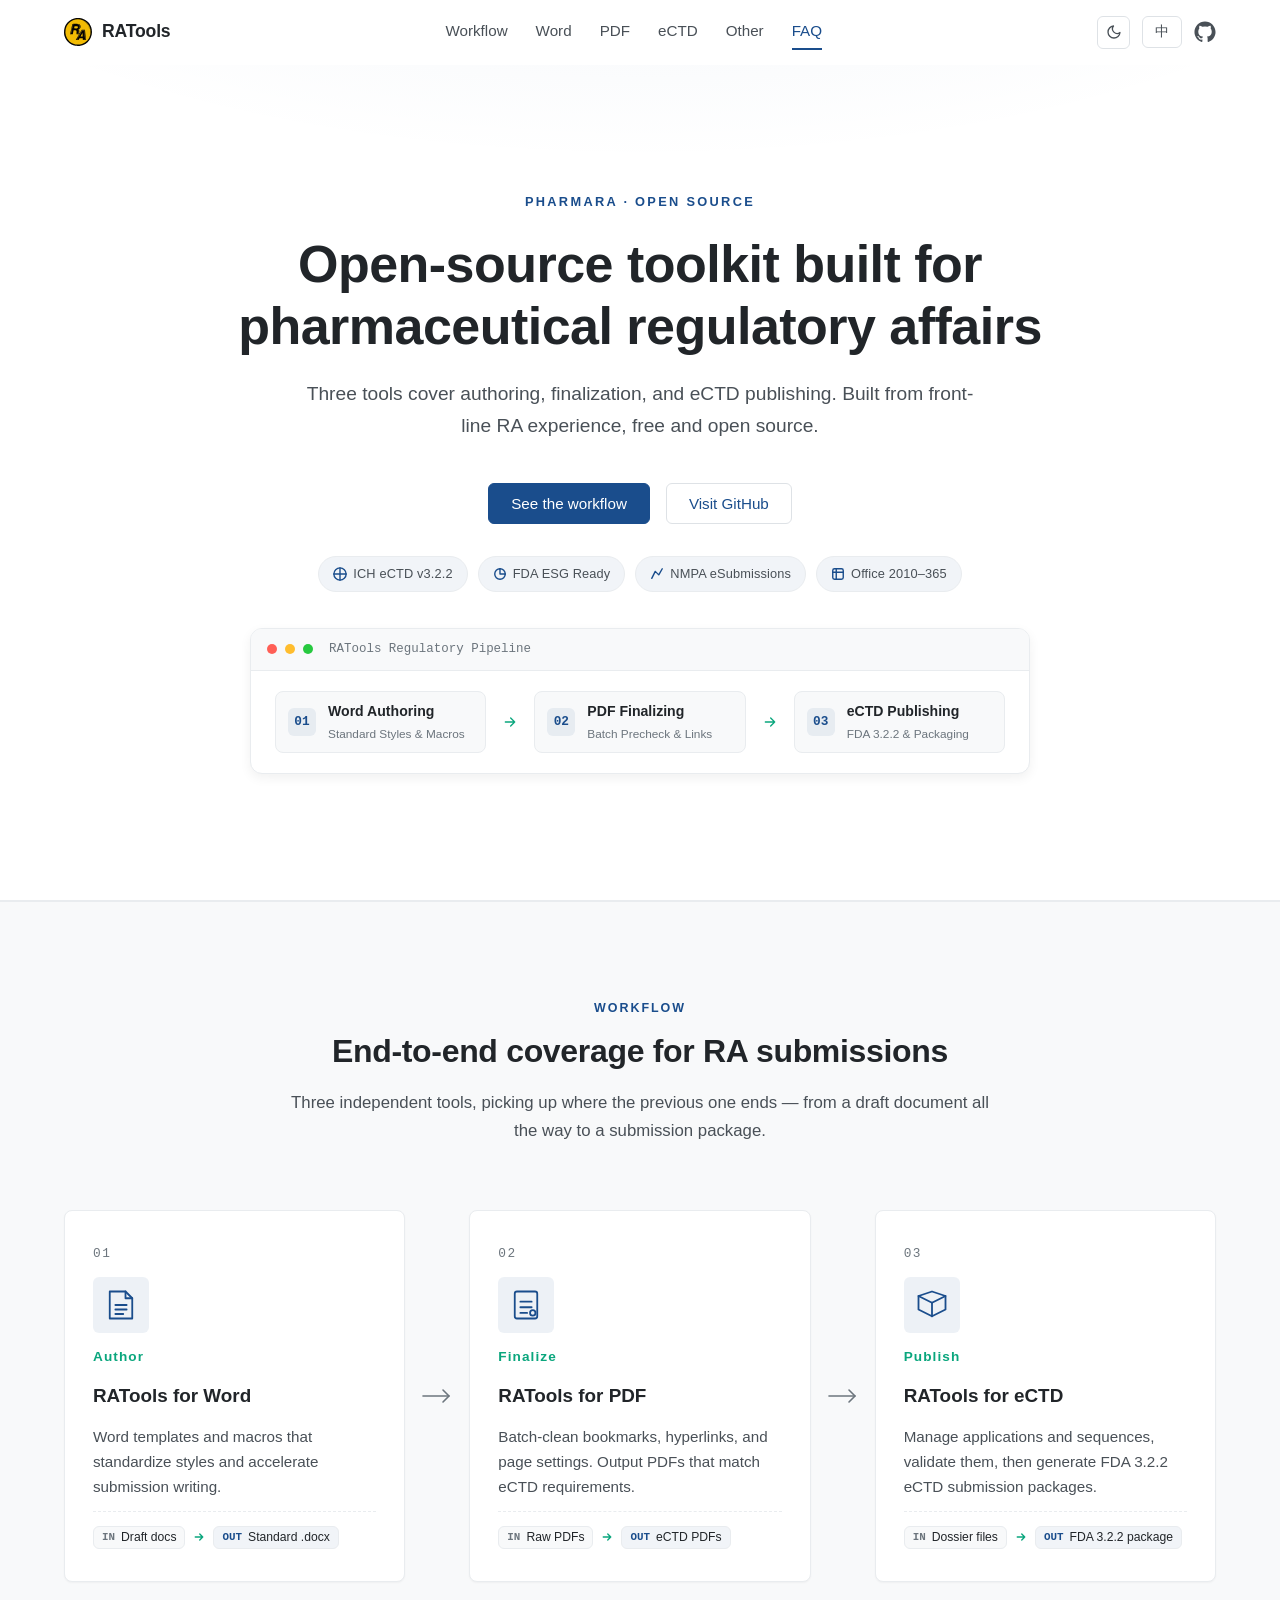
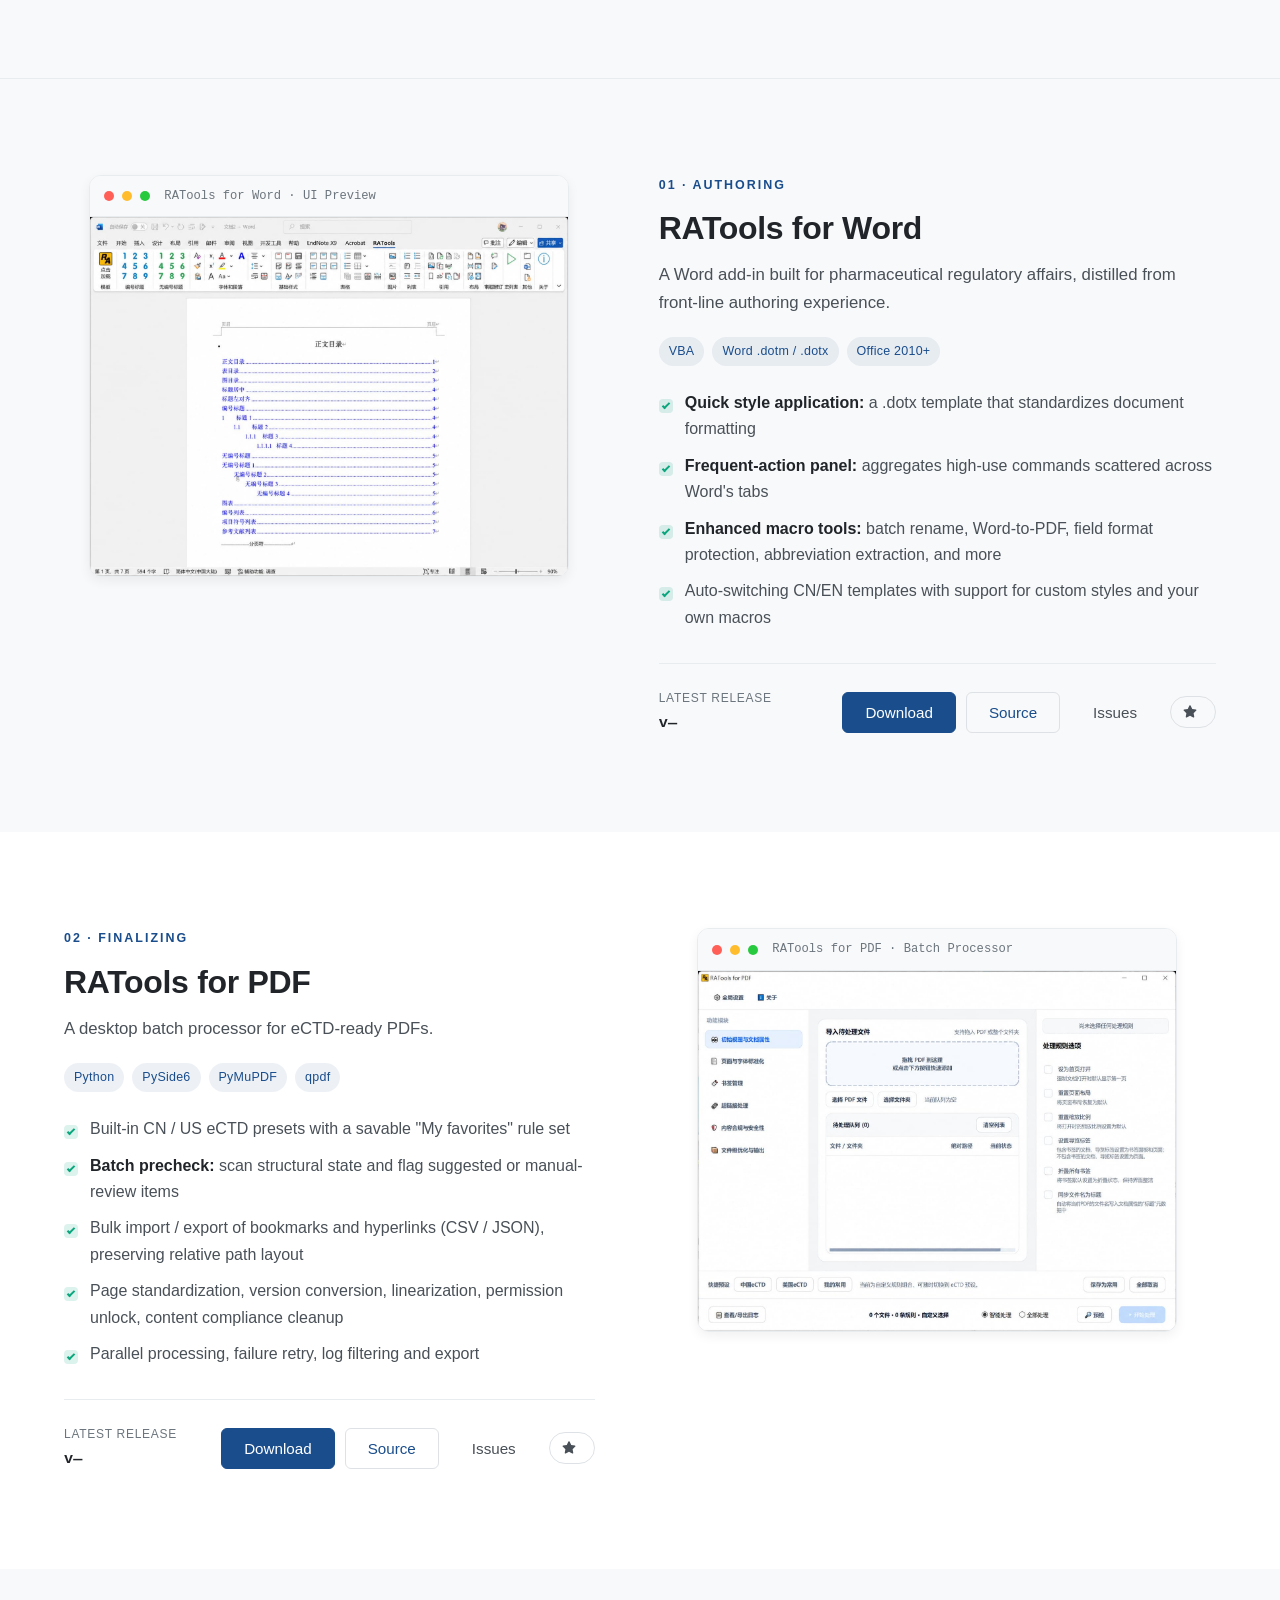
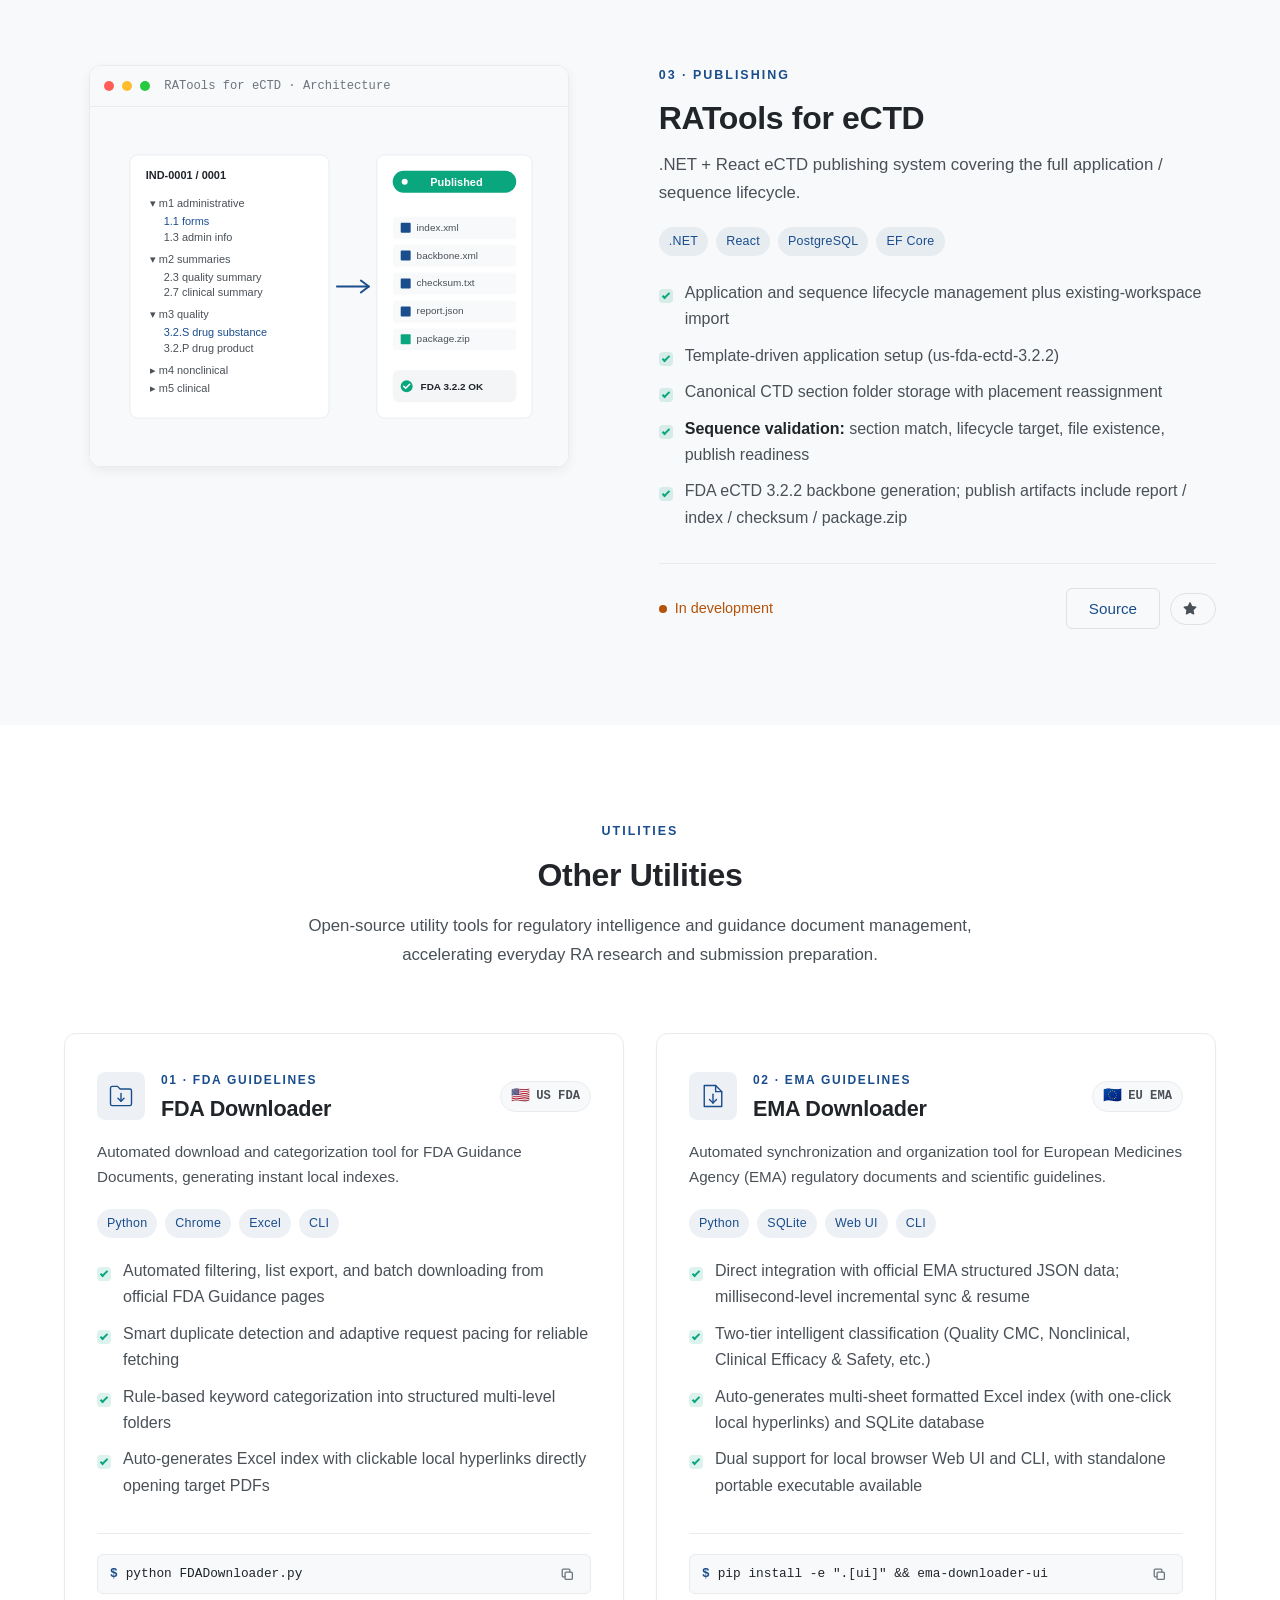
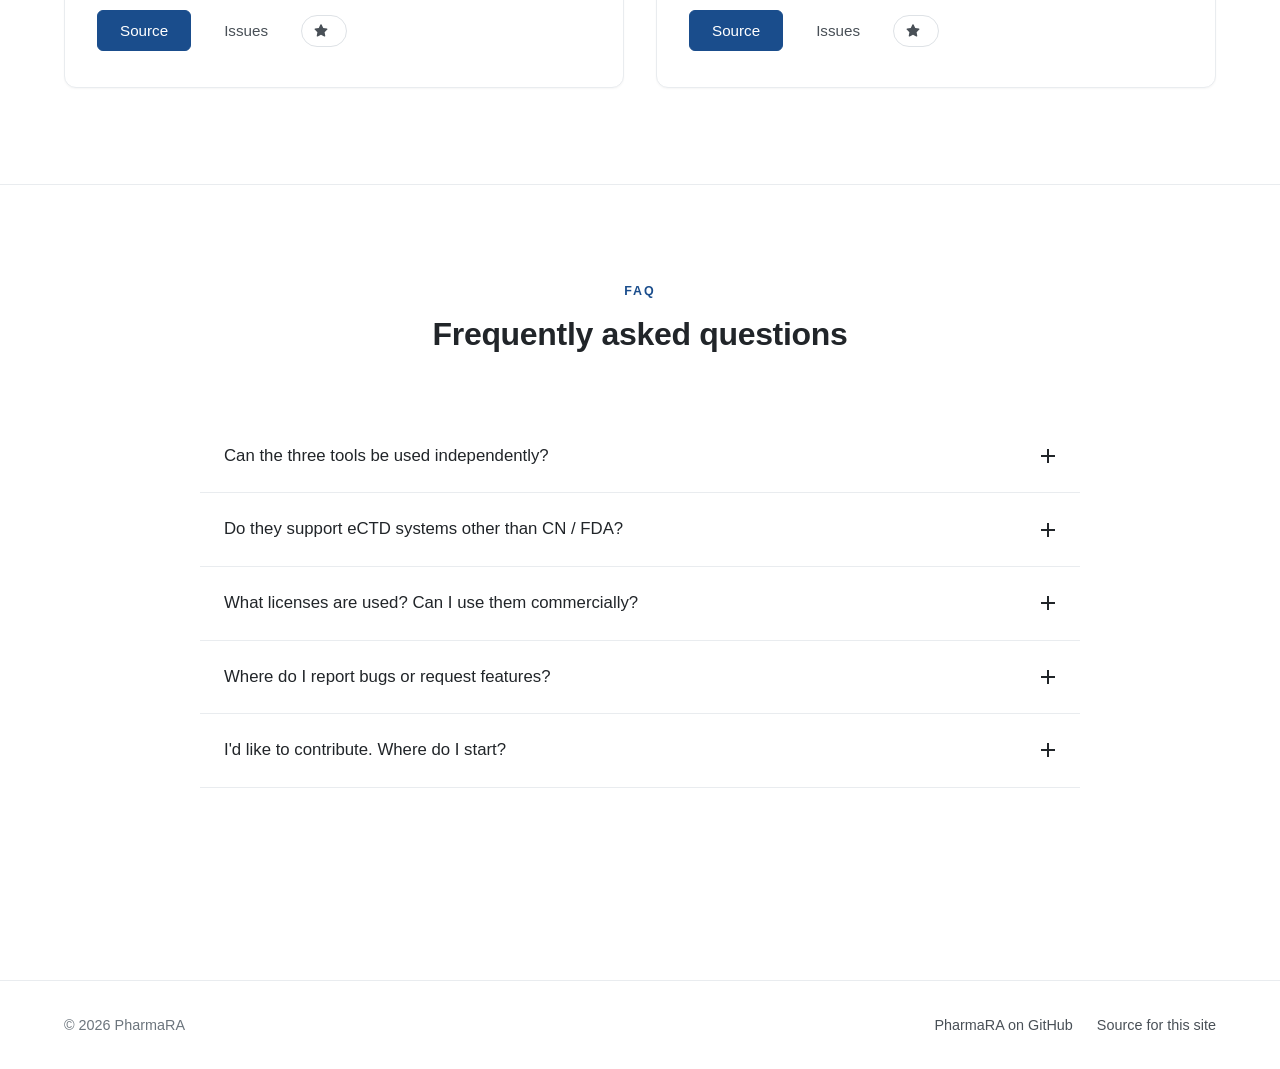
==== commit 714a66ef: "feat: add region badges and quick command copy for utilities" ====
--- a/index.html
+++ b/index.html
@@ -527,6 +527,10 @@
                                 <p class="other-card-eyebrow" data-i18n="other.fda.eyebrow">01 · FDA GUIDELINES</p>
                                 <h3 class="other-card-title" data-i18n="other.fda.name">FDA Downloader</h3>
                             </div>
+                            <span class="region-badge region-badge--fda">
+                                <span class="region-flag" aria-hidden="true">🇺🇸</span>
+                                <span>US FDA</span>
+                            </span>
                         </div>
                         <p class="other-card-tagline" data-i18n="other.fda.tagline">FDA 指导原则自动化下载与分类整理工具，一键生成本地索引。</p>
                         <ul class="badge-list" aria-label="Tech stack">
@@ -542,6 +546,14 @@
                             <li>自动生成带本地文件超链接的 Excel 索引，点击直达本地 PDF</li>
                         </ul>
                         <div class="other-card-footer">
+                            <div class="quick-cmd">
+                                <span class="quick-cmd-prompt" aria-hidden="true">$</span>
+                                <code class="quick-cmd-code">python FDADownloader.py</code>
+                                <button class="quick-cmd-copy" type="button" data-copy="python FDADownloader.py" aria-label="Copy command" data-i18n="other.copy_cmd" data-i18n-attr="aria-label">
+                                    <svg class="copy-icon" viewBox="0 0 16 16" width="13" height="13" fill="none" stroke="currentColor" stroke-width="1.6" stroke-linecap="round" stroke-linejoin="round" aria-hidden="true"><rect x="5" y="5" width="9" height="9" rx="1.5"/><path d="M11 5V3a1.5 1.5 0 0 0-1.5-1.5H3A1.5 1.5 0 0 0 1.5 3v6.5A1.5 1.5 0 0 0 3 11h2"/></svg>
+                                    <svg class="check-icon" viewBox="0 0 16 16" width="13" height="13" fill="none" stroke="currentColor" stroke-width="2" stroke-linecap="round" stroke-linejoin="round" aria-hidden="true"><path d="M3.5 8.5l3 3 6-6"/></svg>
+                                </button>
+                            </div>
                             <div class="project-actions">
                                 <a class="btn btn--primary" href="https://github.com/Fiveo9/FDADownloader" target="_blank" rel="noopener" data-i18n="projects.action.source">源码</a>
                                 <a class="btn btn--ghost" href="https://github.com/Fiveo9/FDADownloader/issues" target="_blank" rel="noopener" data-i18n="projects.action.issue">反馈</a>
@@ -567,6 +579,10 @@
                                 <p class="other-card-eyebrow" data-i18n="other.ema.eyebrow">02 · EMA GUIDELINES</p>
                                 <h3 class="other-card-title" data-i18n="other.ema.name">EMA Downloader</h3>
                             </div>
+                            <span class="region-badge region-badge--ema">
+                                <span class="region-flag" aria-hidden="true">🇪🇺</span>
+                                <span>EU EMA</span>
+                            </span>
                         </div>
                         <p class="other-card-tagline" data-i18n="other.ema.tagline">欧洲药品管理局（EMA）监管文件与科学指导原则自动化同步整理工具。</p>
                         <ul class="badge-list" aria-label="Tech stack">
@@ -582,6 +598,14 @@
                             <li>支持本地 Web 浏览器图形界面与命令行双模式，提供免安装绿色版</li>
                         </ul>
                         <div class="other-card-footer">
+                            <div class="quick-cmd">
+                                <span class="quick-cmd-prompt" aria-hidden="true">$</span>
+                                <code class="quick-cmd-code">pip install -e ".[ui]" &amp;&amp; ema-downloader-ui</code>
+                                <button class="quick-cmd-copy" type="button" data-copy="pip install -e &quot;.[ui]&quot; &amp;&amp; ema-downloader-ui" aria-label="Copy command" data-i18n="other.copy_cmd" data-i18n-attr="aria-label">
+                                    <svg class="copy-icon" viewBox="0 0 16 16" width="13" height="13" fill="none" stroke="currentColor" stroke-width="1.6" stroke-linecap="round" stroke-linejoin="round" aria-hidden="true"><rect x="5" y="5" width="9" height="9" rx="1.5"/><path d="M11 5V3a1.5 1.5 0 0 0-1.5-1.5H3A1.5 1.5 0 0 0 1.5 3v6.5A1.5 1.5 0 0 0 3 11h2"/></svg>
+                                    <svg class="check-icon" viewBox="0 0 16 16" width="13" height="13" fill="none" stroke="currentColor" stroke-width="2" stroke-linecap="round" stroke-linejoin="round" aria-hidden="true"><path d="M3.5 8.5l3 3 6-6"/></svg>
+                                </button>
+                            </div>
                             <div class="project-actions">
                                 <a class="btn btn--primary" href="https://github.com/Fiveo9/EMADownloader" target="_blank" rel="noopener" data-i18n="projects.action.source">源码</a>
                                 <a class="btn btn--ghost" href="https://github.com/Fiveo9/EMADownloader/issues" target="_blank" rel="noopener" data-i18n="projects.action.issue">反馈</a>
--- a/assets/css/style.css
+++ b/assets/css/style.css
@@ -1342,6 +1342,29 @@
     line-height: 1.3;
 }
 
+/* ---------- Region badges ---------- */
+.region-badge {
+    margin-left: auto;
+    display: inline-flex;
+    align-items: center;
+    gap: 6px;
+    padding: 4px 10px;
+    border-radius: 999px;
+    font-size: 0.76rem;
+    font-weight: 600;
+    font-family: var(--font-mono);
+    border: 1px solid var(--border-subtle);
+    background: var(--bg-alt);
+    color: var(--text-secondary);
+    white-space: nowrap;
+    flex-shrink: 0;
+}
+
+.region-flag {
+    font-size: 0.95rem;
+    line-height: 1;
+}
+
 .other-card-tagline {
     color: var(--text-secondary);
     font-size: 0.95rem;
@@ -1356,6 +1379,69 @@
 .other-card .feature-list {
     margin: 0 0 24px;
     flex: 1 1 auto;
+}
+
+/* ---------- Quick command box ---------- */
+.quick-cmd {
+    display: flex;
+    align-items: center;
+    gap: 8px;
+    padding: 8px 12px;
+    border-radius: var(--radius-sm);
+    background: var(--bg-alt);
+    border: 1px solid var(--border-subtle);
+    margin-bottom: 16px;
+    font-family: var(--font-mono);
+    font-size: 0.8rem;
+    color: var(--text-primary);
+}
+
+.quick-cmd-prompt {
+    color: var(--color-primary);
+    font-weight: 700;
+    user-select: none;
+}
+
+.quick-cmd-code {
+    flex: 1 1 auto;
+    overflow-x: auto;
+    white-space: nowrap;
+    background: transparent;
+    padding: 0;
+    font-size: inherit;
+    color: inherit;
+}
+
+.quick-cmd-copy {
+    background: transparent;
+    border: none;
+    color: var(--text-muted);
+    cursor: pointer;
+    padding: 4px;
+    border-radius: var(--radius-sm);
+    display: inline-flex;
+    align-items: center;
+    justify-content: center;
+    transition: color 0.15s ease, background-color 0.15s ease;
+    flex-shrink: 0;
+}
+
+.quick-cmd-copy:hover {
+    color: var(--color-primary);
+    background: var(--tint-primary-soft);
+}
+
+.quick-cmd-copy .check-icon {
+    display: none;
+    color: var(--color-accent);
+}
+
+.quick-cmd-copy.is-copied .copy-icon {
+    display: none;
+}
+
+.quick-cmd-copy.is-copied .check-icon {
+    display: inline-block;
 }
 
 .other-card-footer {
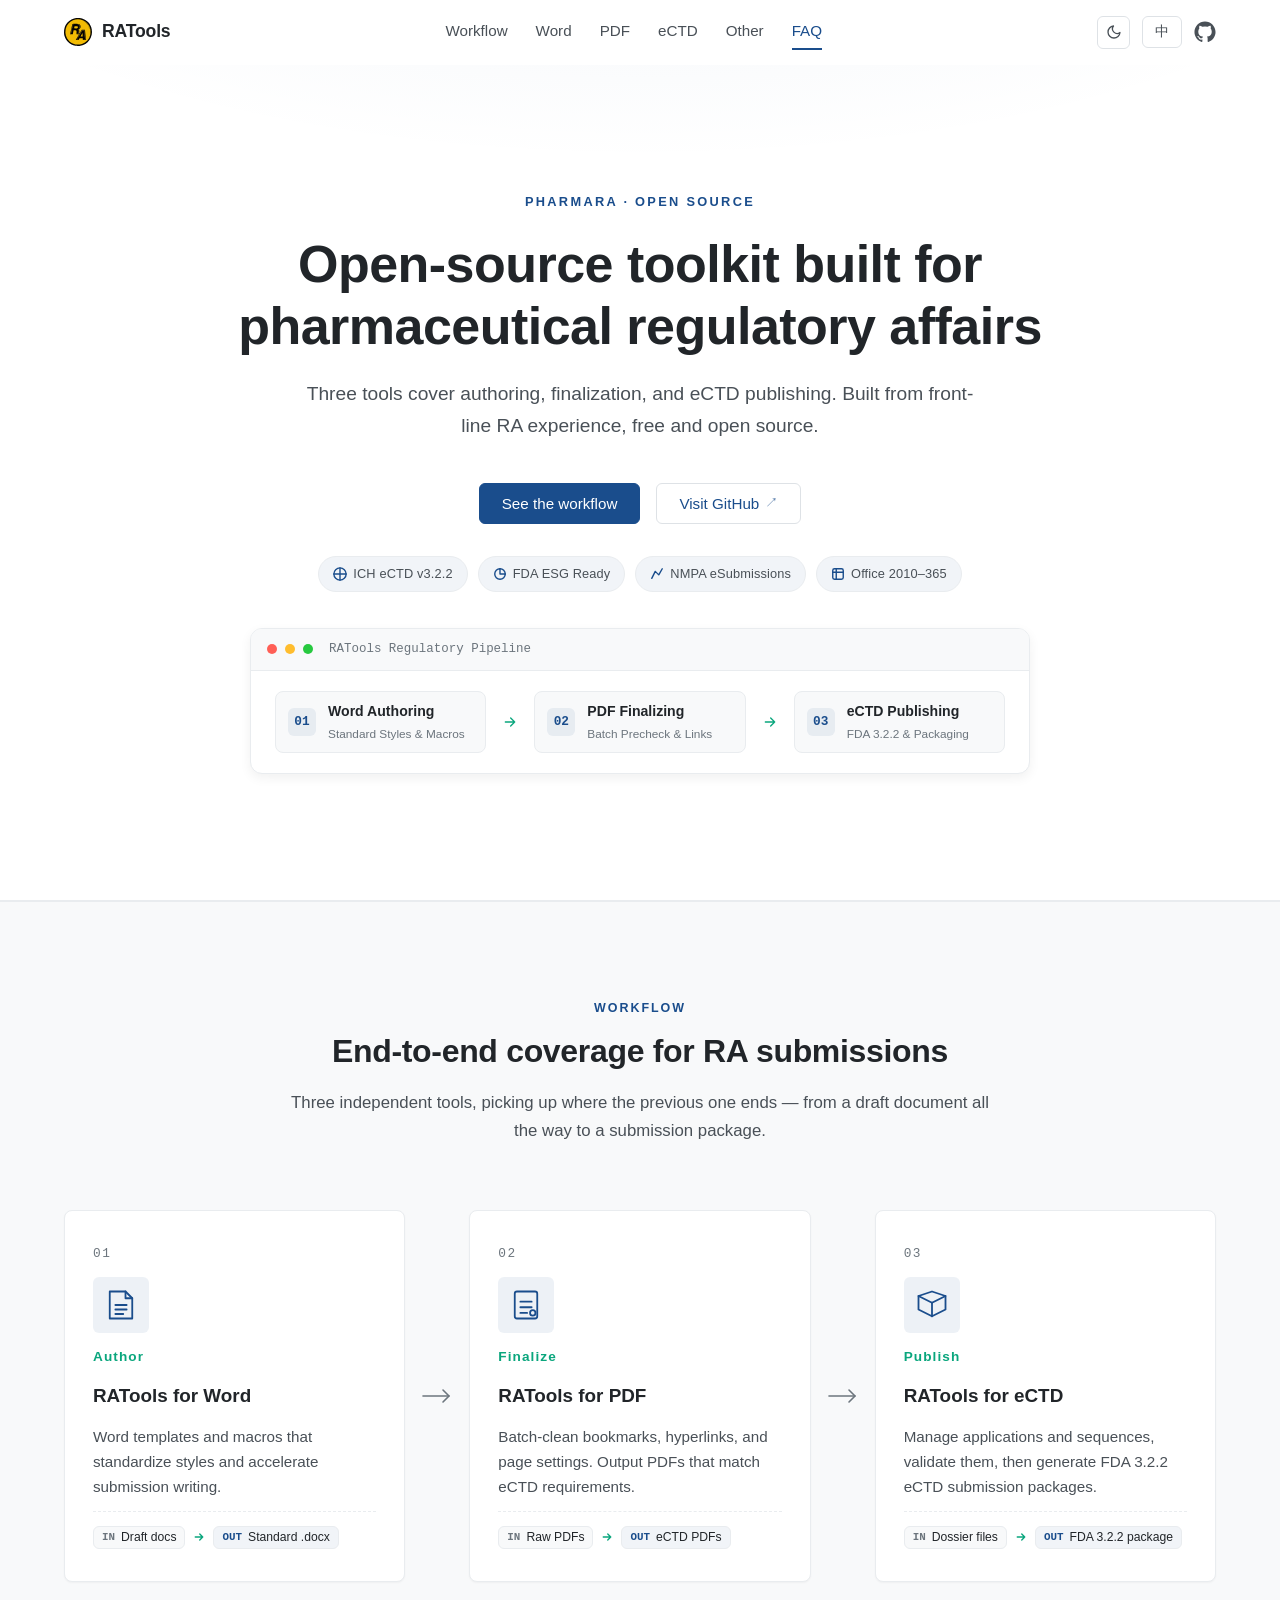
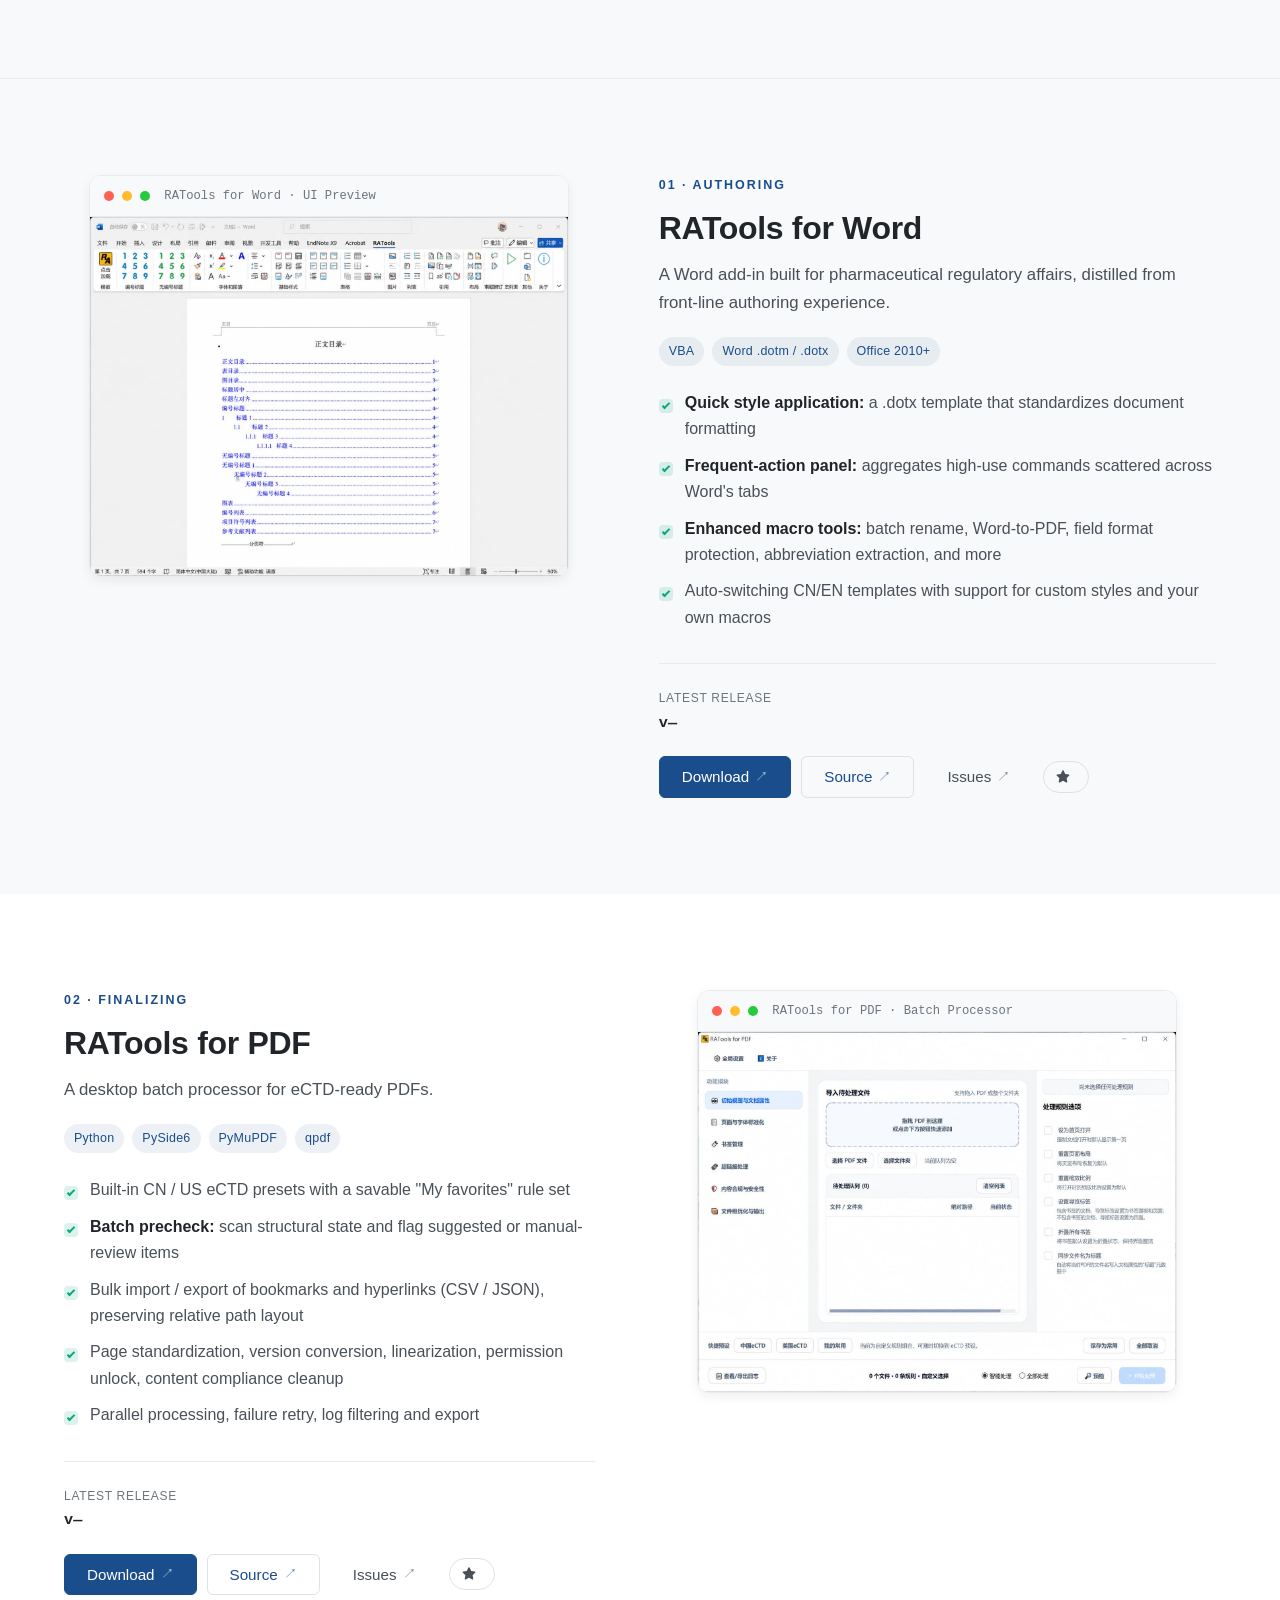
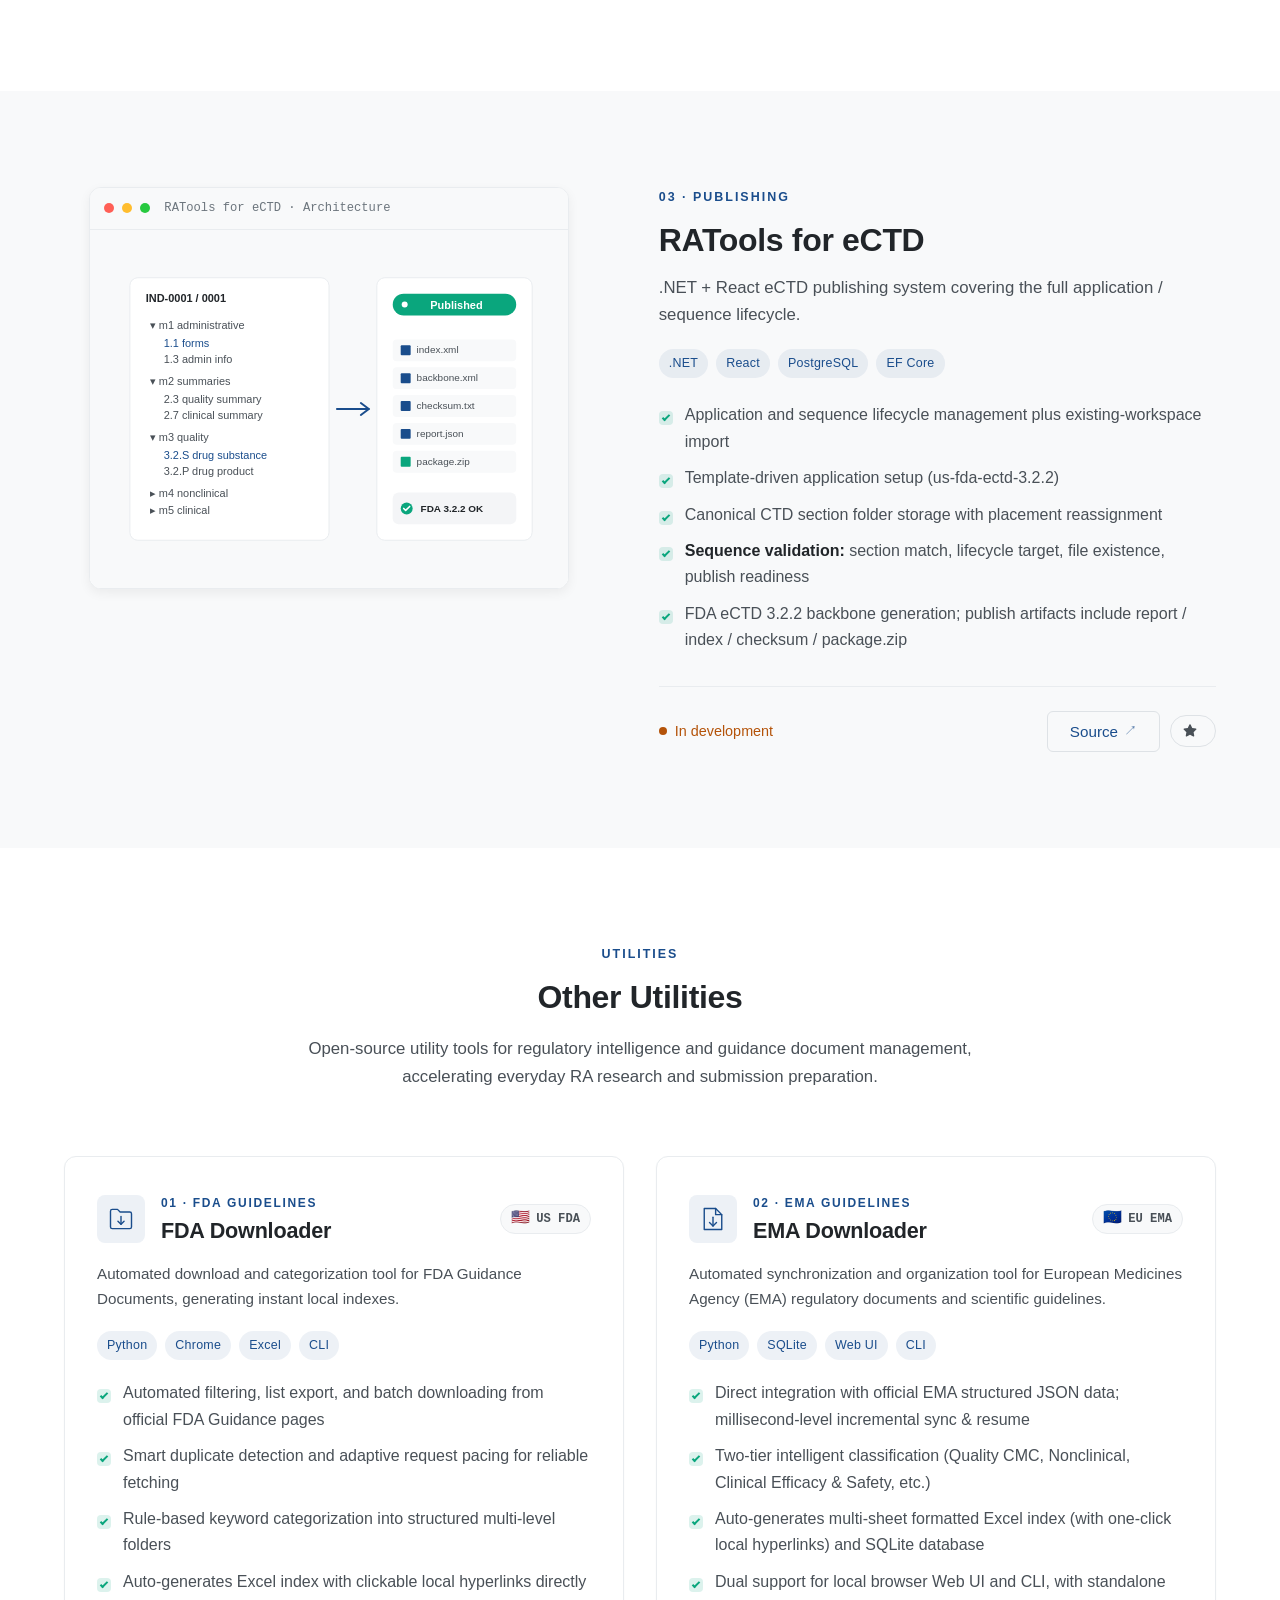
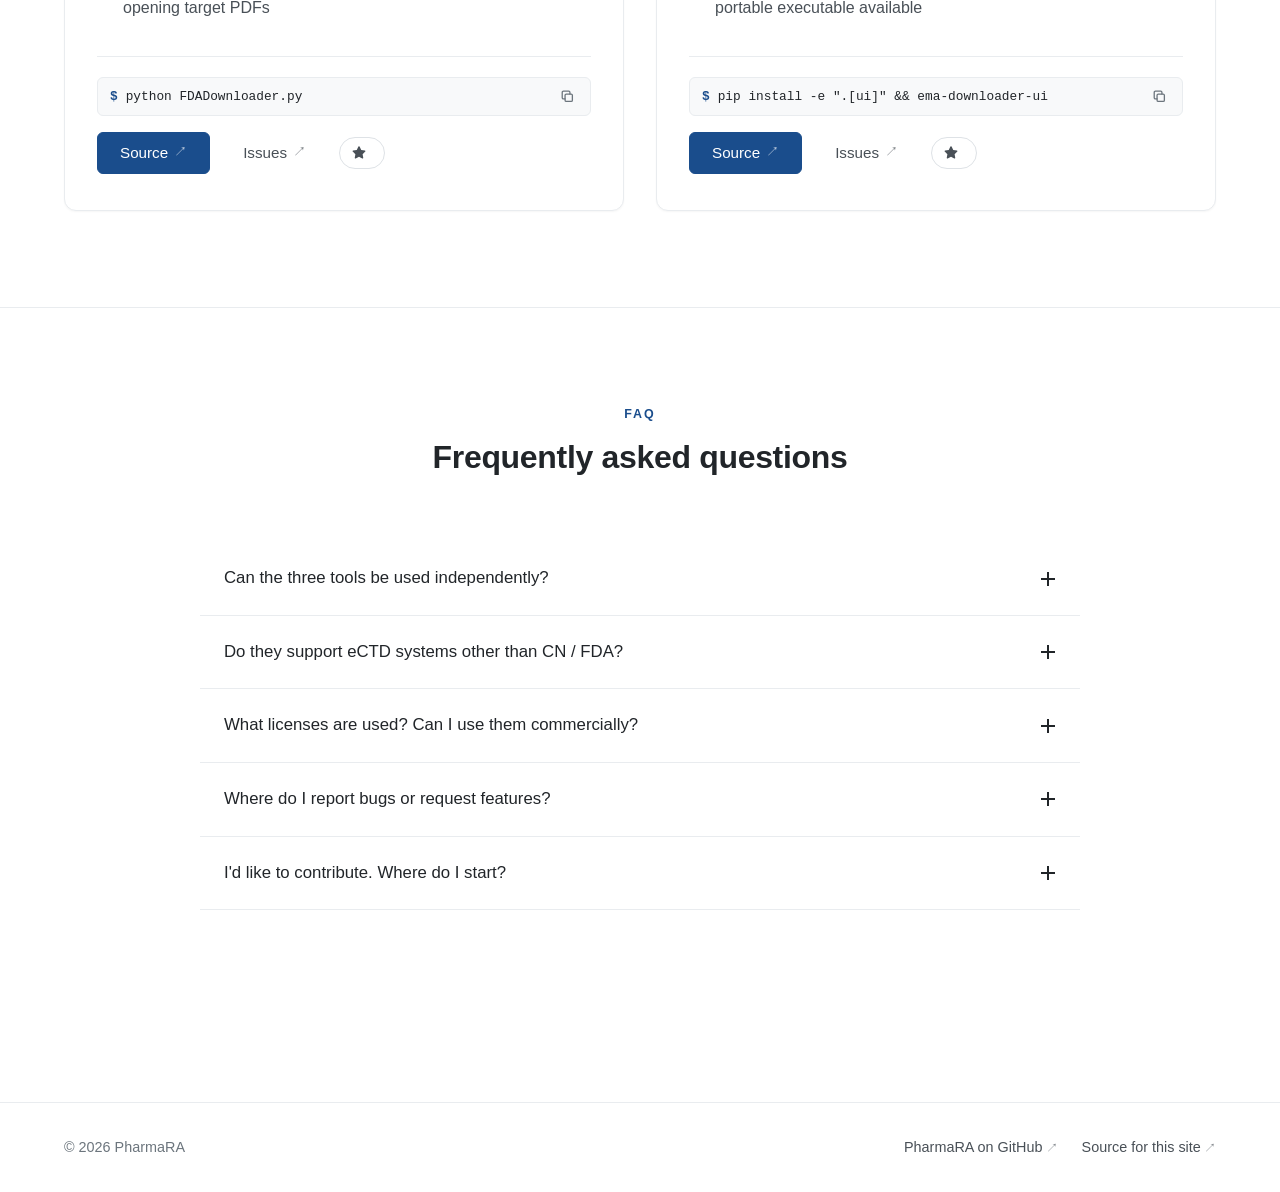
==== commit ca509895: "feat: add scroll progress bar, external link indicators, and keyboard shortcuts" ====
--- a/index.html
+++ b/index.html
@@ -87,6 +87,7 @@
     <a class="skip-link" href="#main" data-i18n="nav.skip">跳到主内容</a>
 
     <header class="site-header" id="site-header">
+        <div class="scroll-progress" id="scroll-progress" aria-hidden="true"></div>
         <div class="container header-inner">
             <a class="brand" href="#top">
                 <span class="brand-logo" aria-hidden="true">
@@ -105,7 +106,7 @@
             </nav>
 
             <div class="header-actions">
-                <button id="theme-toggle" class="theme-toggle" type="button" data-i18n="nav.theme" data-i18n-attr="aria-label" aria-label="切换深浅色主题">
+                <button id="theme-toggle" class="theme-toggle" type="button" data-i18n="nav.theme" data-i18n-attr="aria-label" aria-label="切换深浅色主题" title="快捷键: T / Shortcut: T">
                     <svg class="theme-icon-sun" viewBox="0 0 24 24" width="16" height="16" fill="none" stroke="currentColor" stroke-width="2" stroke-linecap="round" aria-hidden="true">
                         <circle cx="12" cy="12" r="4" />
                         <path d="M12 2v2M12 20v2M4.93 4.93l1.41 1.41M17.66 17.66l1.41 1.41M2 12h2M20 12h2M4.93 19.07l1.41-1.41M17.66 6.34l1.41-1.41" />
@@ -114,7 +115,7 @@
                         <path d="M21 12.8A9 9 0 1 1 11.2 3a7 7 0 0 0 9.8 9.8z" />
                     </svg>
                 </button>
-                <button id="lang-toggle" class="lang-toggle" type="button" aria-label="Switch language">
+                <button id="lang-toggle" class="lang-toggle" type="button" aria-label="Switch language" title="快捷键: L / Shortcut: L">
                     <span data-i18n="nav.lang">EN</span>
                 </button>
                 <a class="github-link" href="https://github.com/PharmaRA" target="_blank" rel="noopener" aria-label="GitHub organization">
--- a/assets/css/style.css
+++ b/assets/css/style.css
@@ -278,6 +278,19 @@
     transition: border-color 0.2s ease, box-shadow 0.2s ease;
 }
 
+/* ---------- Scroll progress bar ---------- */
+.scroll-progress {
+    position: absolute;
+    bottom: -1px;
+    left: 0;
+    width: 0%;
+    height: 2.5px;
+    background: linear-gradient(90deg, var(--color-primary), var(--color-accent));
+    pointer-events: none;
+    z-index: 101;
+    transition: width 0.1s ease-out;
+}
+
 .site-header.is-scrolled {
     border-bottom-color: var(--border-subtle);
     box-shadow: var(--shadow-header);
@@ -530,6 +543,37 @@
 .btn--small {
     padding: 8px 14px;
     font-size: 0.85rem;
+}
+
+/* ---------- External link indicator ---------- */
+.btn[target="_blank"]::after {
+    content: "\2197";
+    font-size: 0.85em;
+    line-height: 1;
+    opacity: 0.7;
+    margin-left: -2px;
+    transition: transform 0.15s ease, opacity 0.15s ease;
+}
+
+.btn[target="_blank"]:hover::after {
+    opacity: 1;
+    transform: translate(1px, -1px);
+}
+
+.footer-links a[target="_blank"]::after {
+    content: " \2197";
+    font-size: 0.8em;
+    opacity: 0.65;
+    transition: opacity 0.15s ease;
+}
+
+.footer-links a[target="_blank"]:hover::after {
+    opacity: 1;
+}
+
+.release-notes-full::after {
+    content: " \2197";
+    font-size: 0.85em;
 }
 
 /* ---------- Cards ---------- */
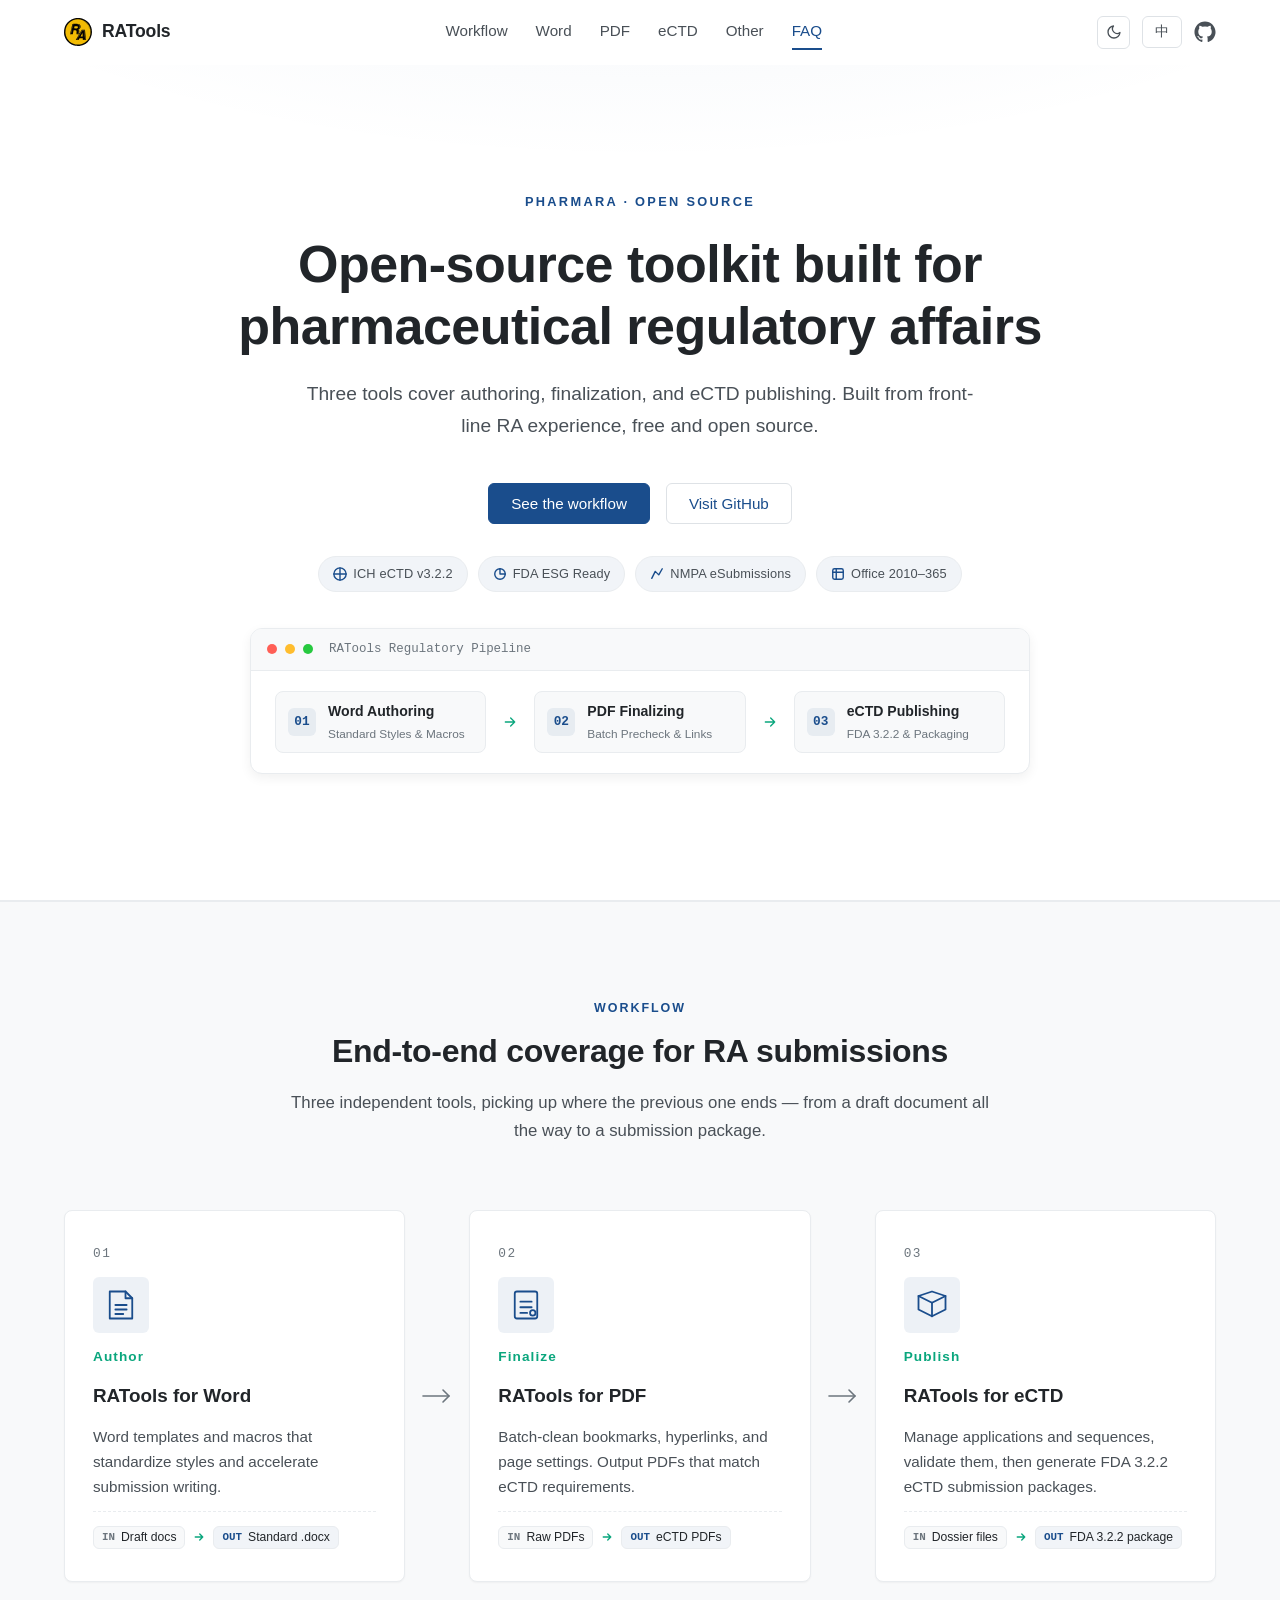
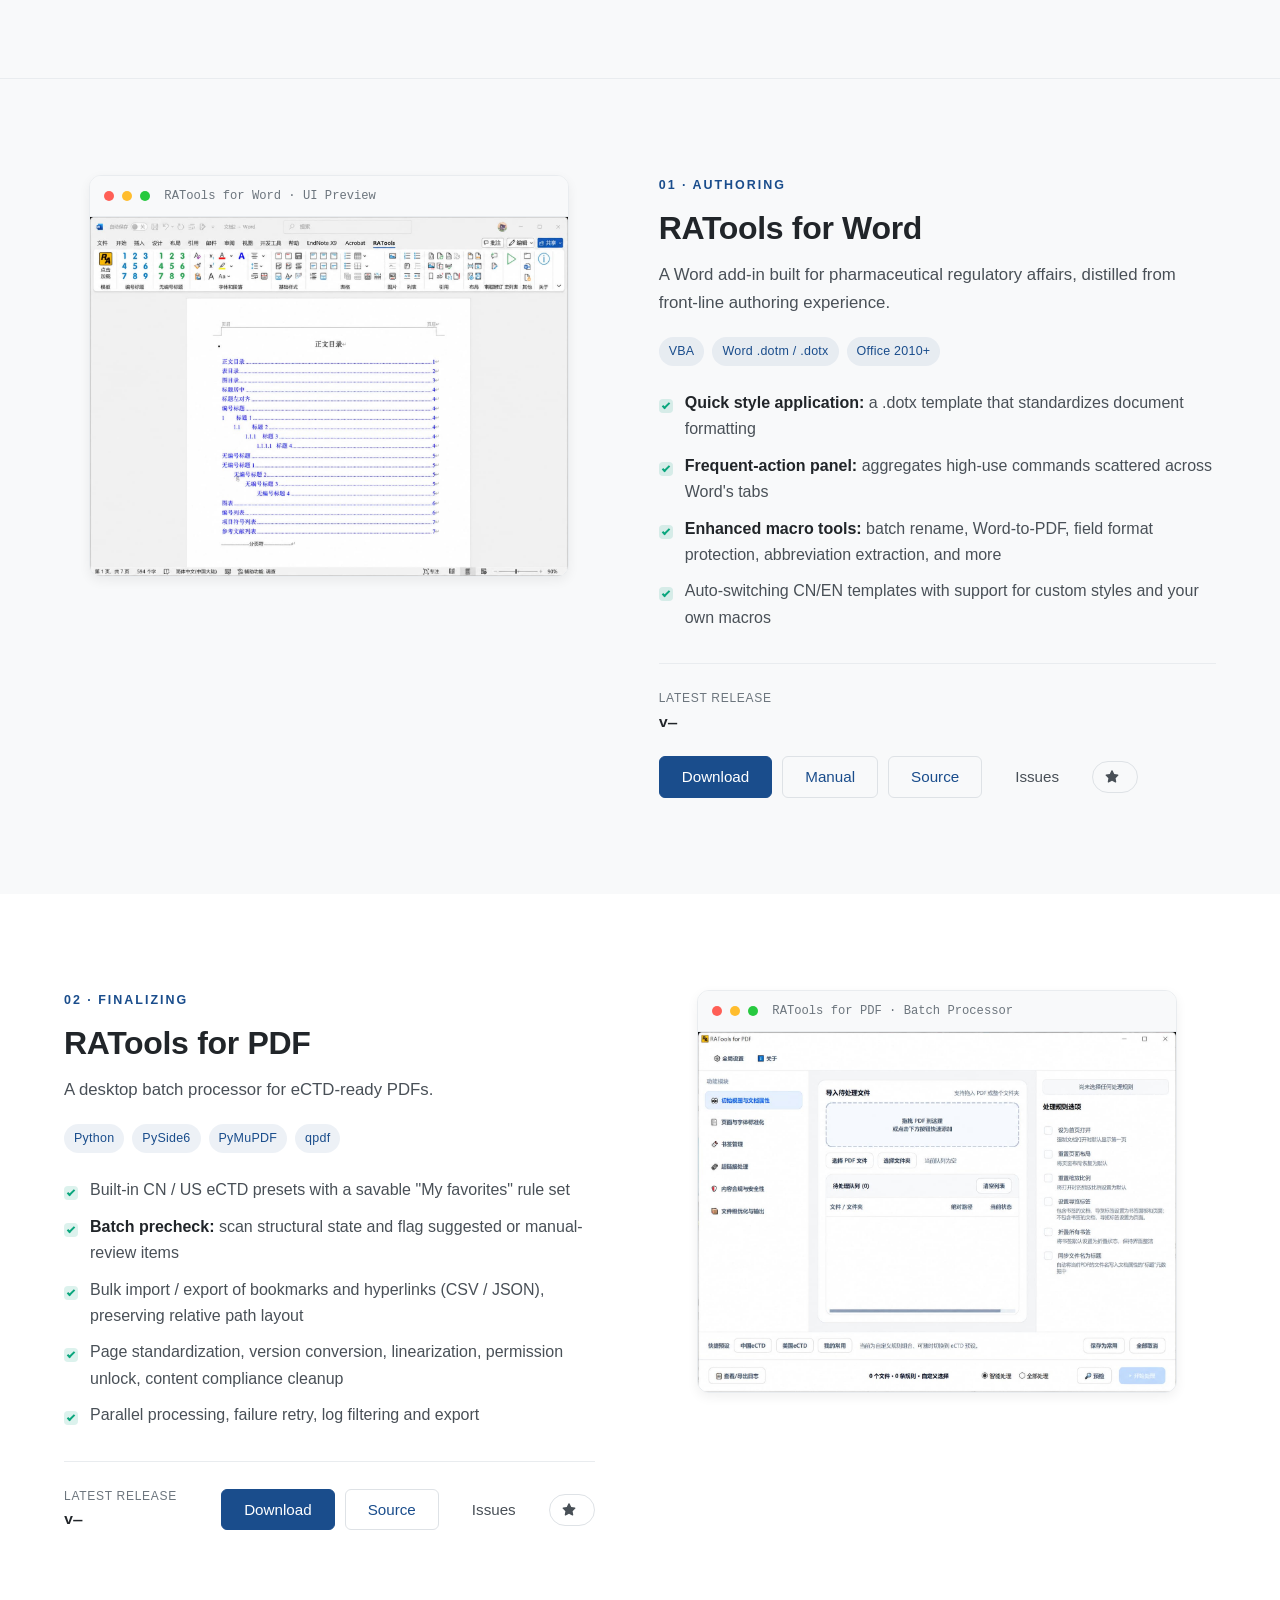
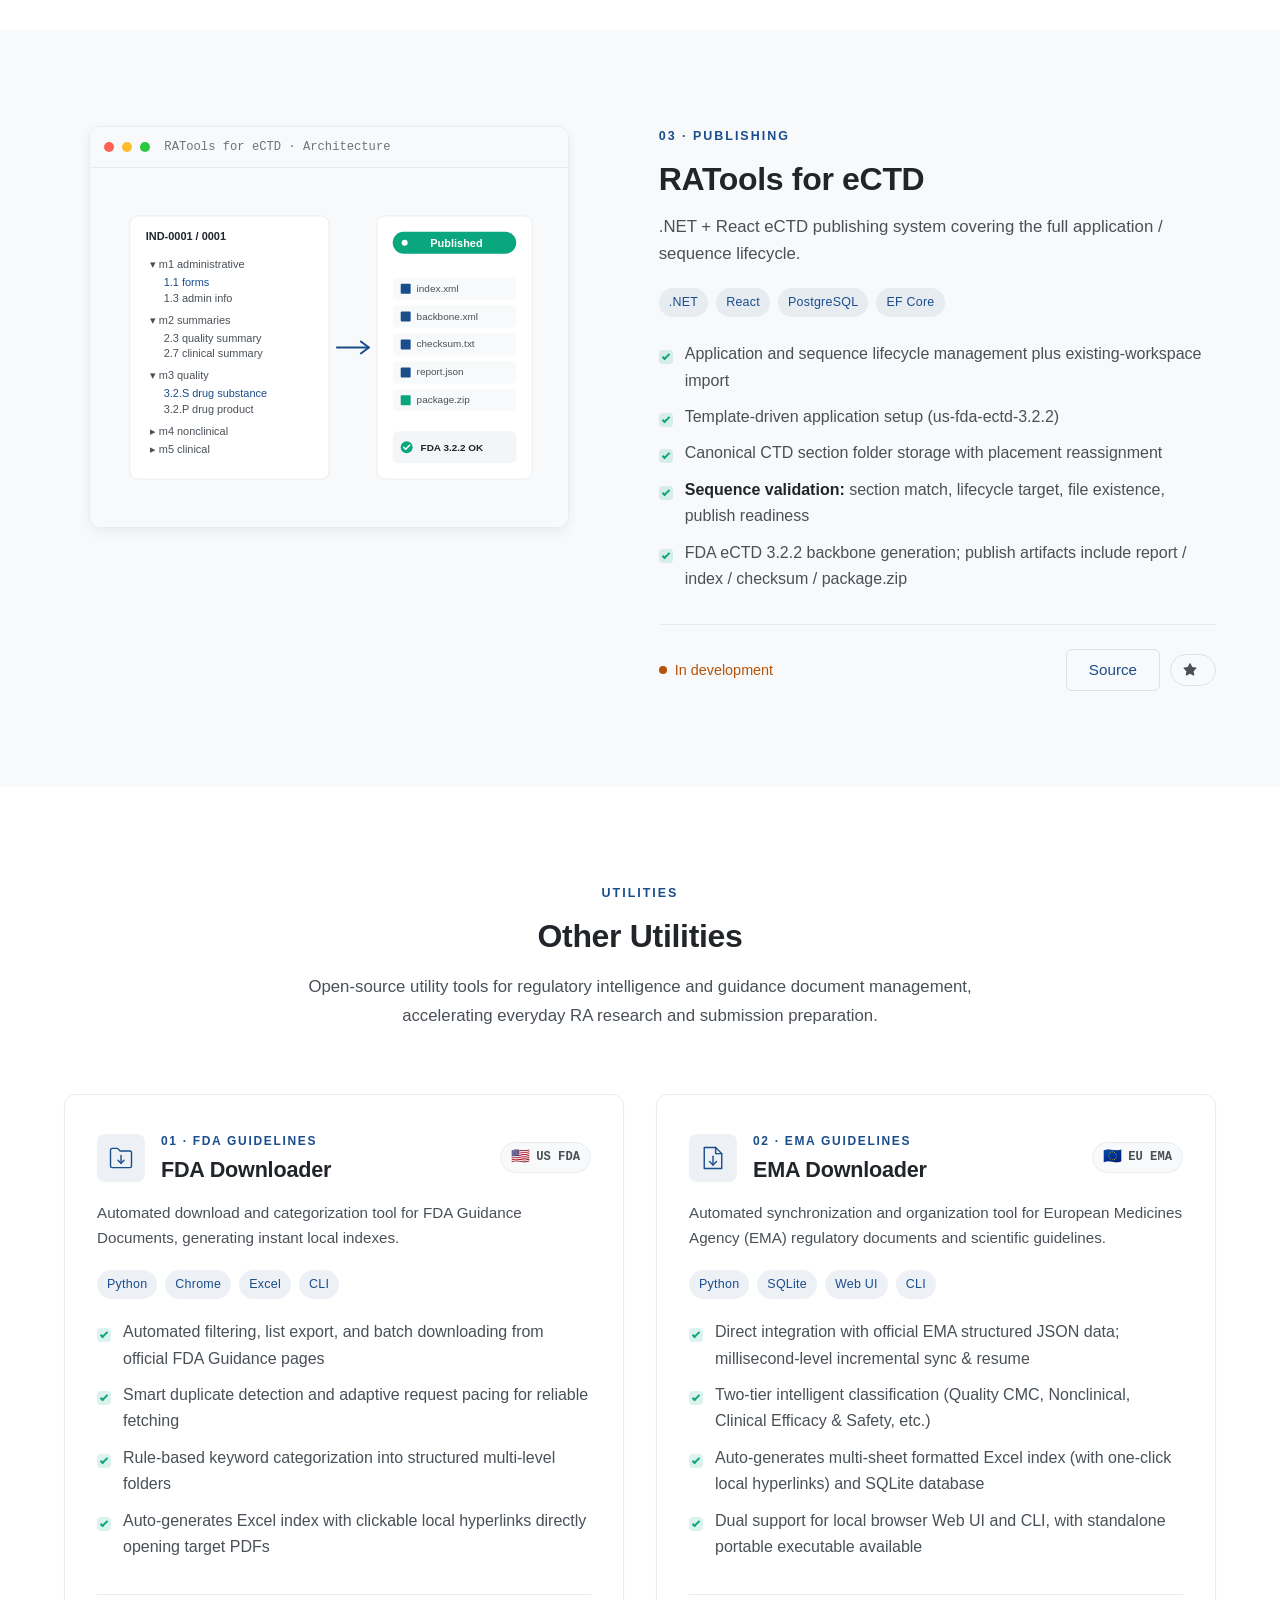
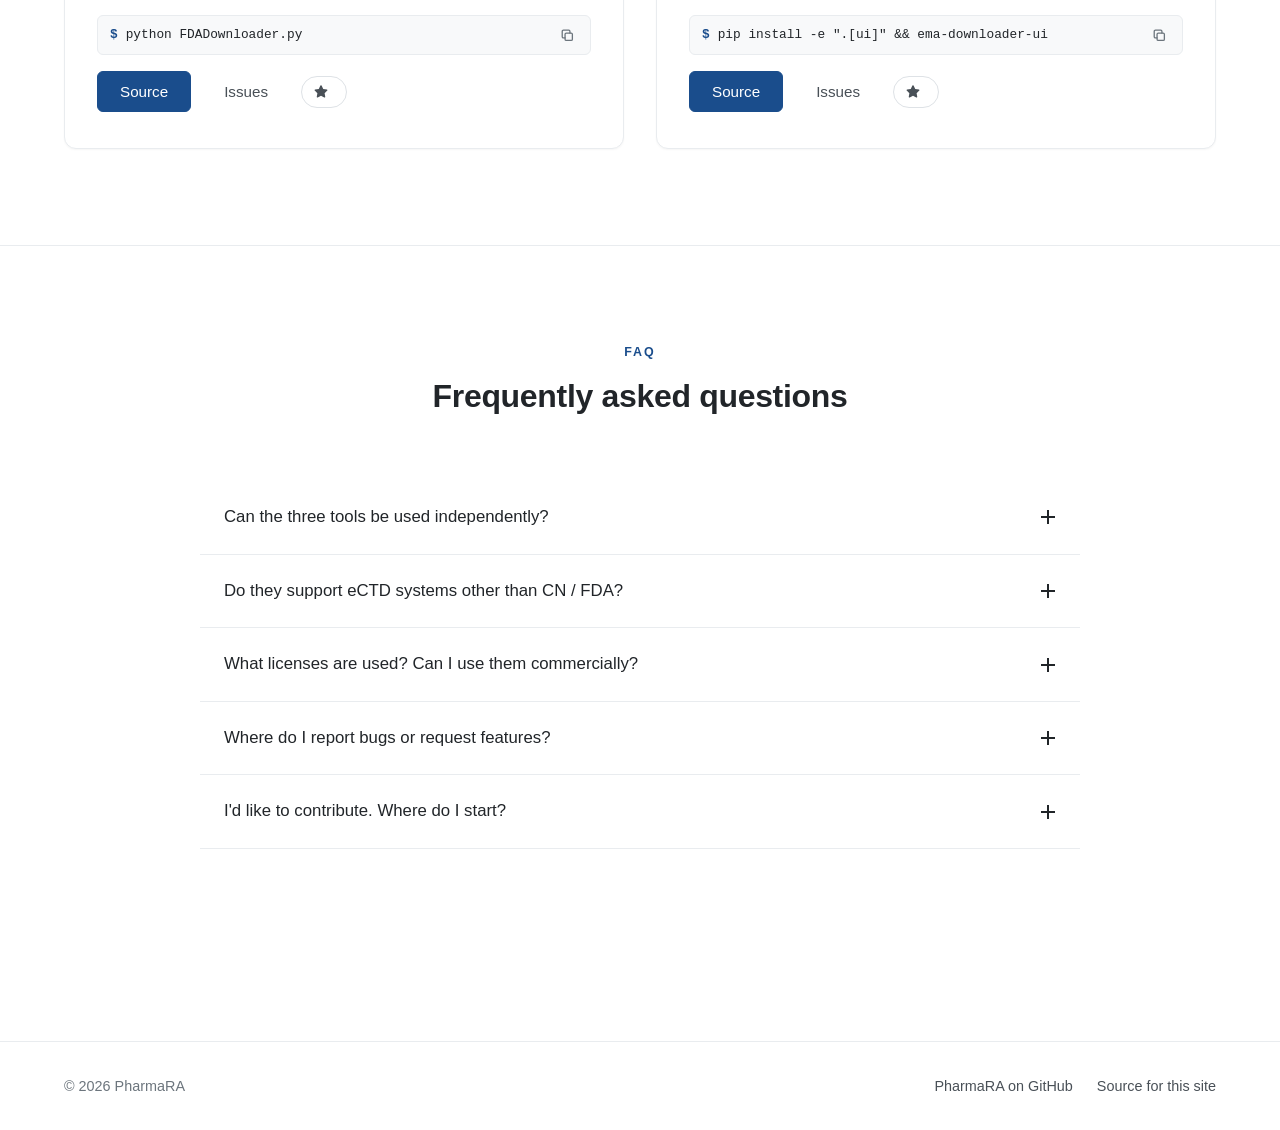
==== commit 1f582ae4: "feat: add Word manual Pages workflow and portal link" ====
--- a/index.html
+++ b/index.html
@@ -361,6 +361,7 @@
                         </div>
                         <div class="project-actions">
                             <a class="btn btn--primary" data-action="download" href="https://github.com/PharmaRA/RATools-for-Word/releases" target="_blank" rel="noopener" data-i18n="projects.action.download">下载</a>
+                            <a class="btn btn--secondary" href="word/" data-i18n="projects.action.manual">使用手册</a>
                             <a class="btn btn--secondary" href="https://github.com/PharmaRA/RATools-for-Word" target="_blank" rel="noopener" data-i18n="projects.action.source">源码</a>
                             <a class="btn btn--ghost" href="https://github.com/PharmaRA/RATools-for-Word/issues" target="_blank" rel="noopener" data-i18n="projects.action.issue">反馈</a>
                             <a class="repo-stars" data-stars-repo="RATools-for-Word" href="https://github.com/PharmaRA/RATools-for-Word/stargazers" target="_blank" rel="noopener" data-i18n="projects.action.stars" data-i18n-attr="aria-label" aria-label="GitHub Star 数" hidden>
--- a/assets/css/style.css
+++ b/assets/css/style.css
@@ -543,37 +543,6 @@
 .btn--small {
     padding: 8px 14px;
     font-size: 0.85rem;
-}
-
-/* ---------- External link indicator ---------- */
-.btn[target="_blank"]::after {
-    content: "\2197";
-    font-size: 0.85em;
-    line-height: 1;
-    opacity: 0.7;
-    margin-left: -2px;
-    transition: transform 0.15s ease, opacity 0.15s ease;
-}
-
-.btn[target="_blank"]:hover::after {
-    opacity: 1;
-    transform: translate(1px, -1px);
-}
-
-.footer-links a[target="_blank"]::after {
-    content: " \2197";
-    font-size: 0.8em;
-    opacity: 0.65;
-    transition: opacity 0.15s ease;
-}
-
-.footer-links a[target="_blank"]:hover::after {
-    opacity: 1;
-}
-
-.release-notes-full::after {
-    content: " \2197";
-    font-size: 0.85em;
 }
 
 /* ---------- Cards ---------- */
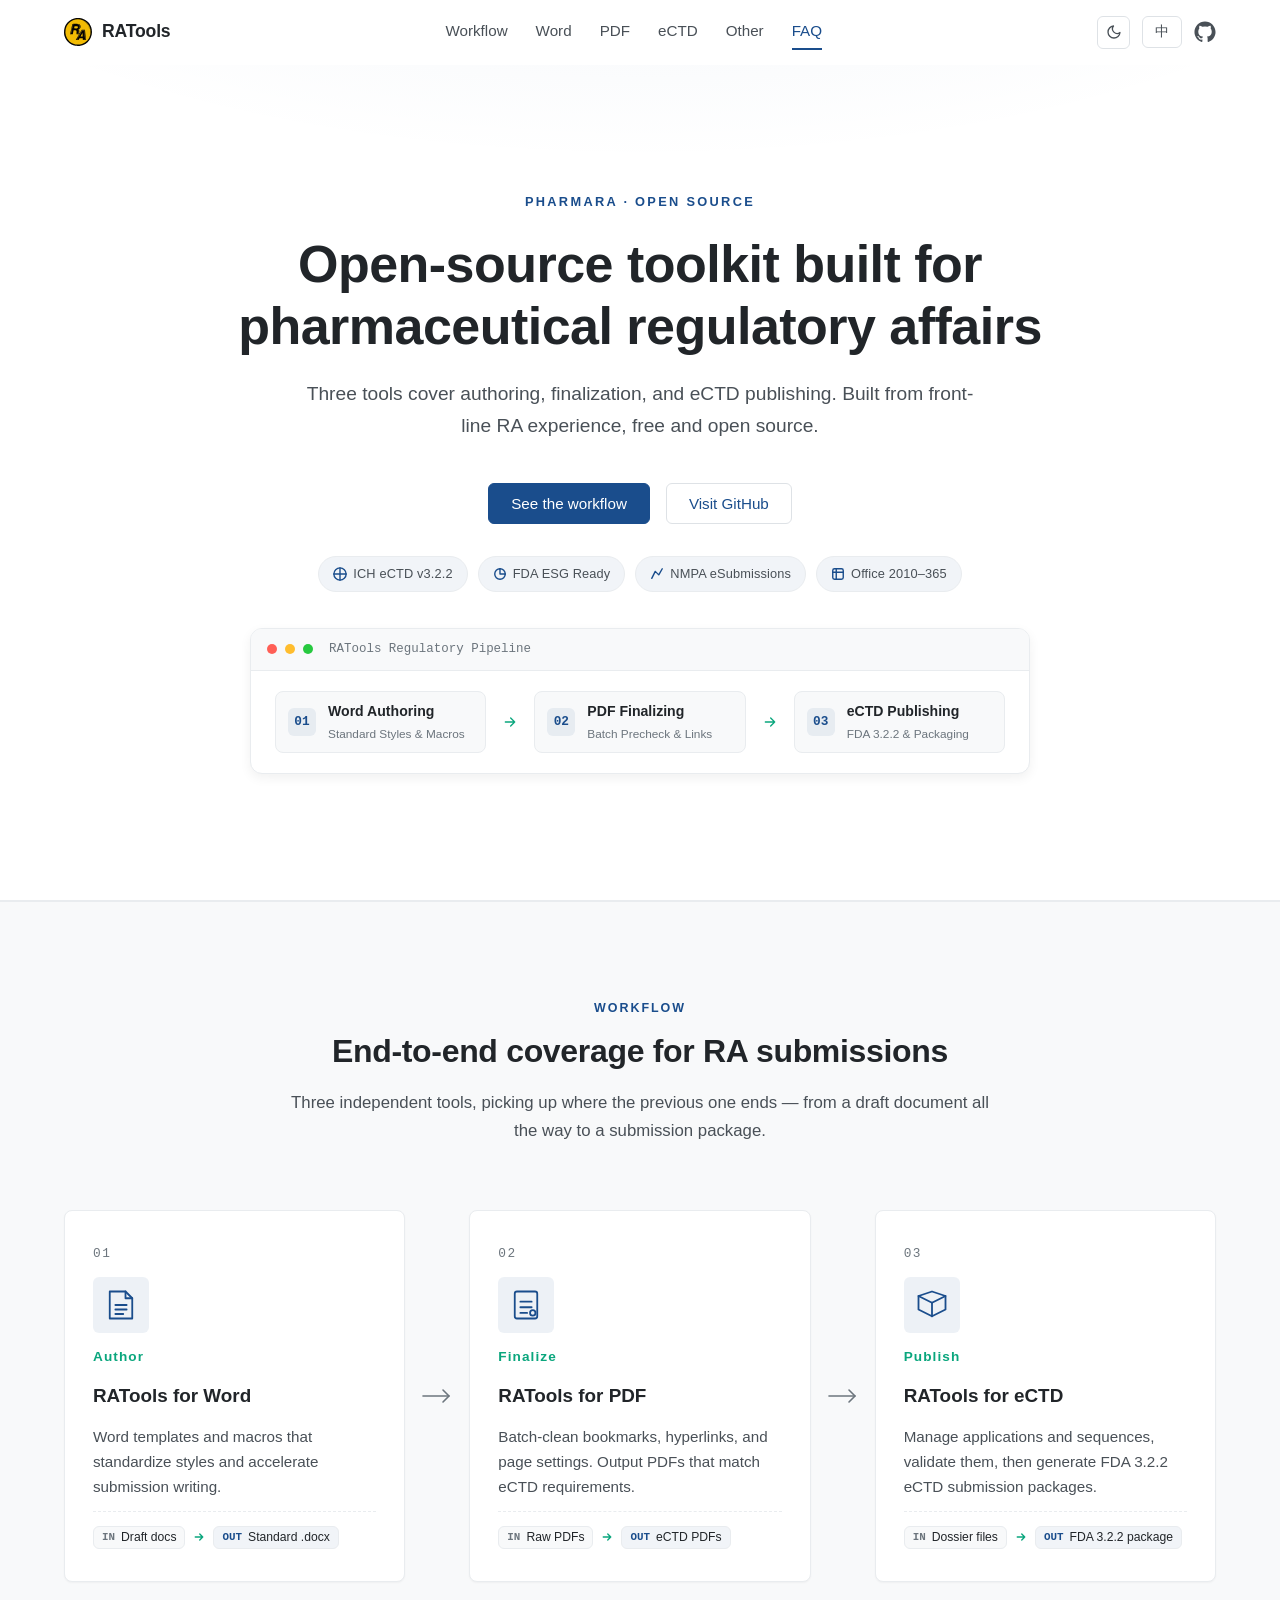
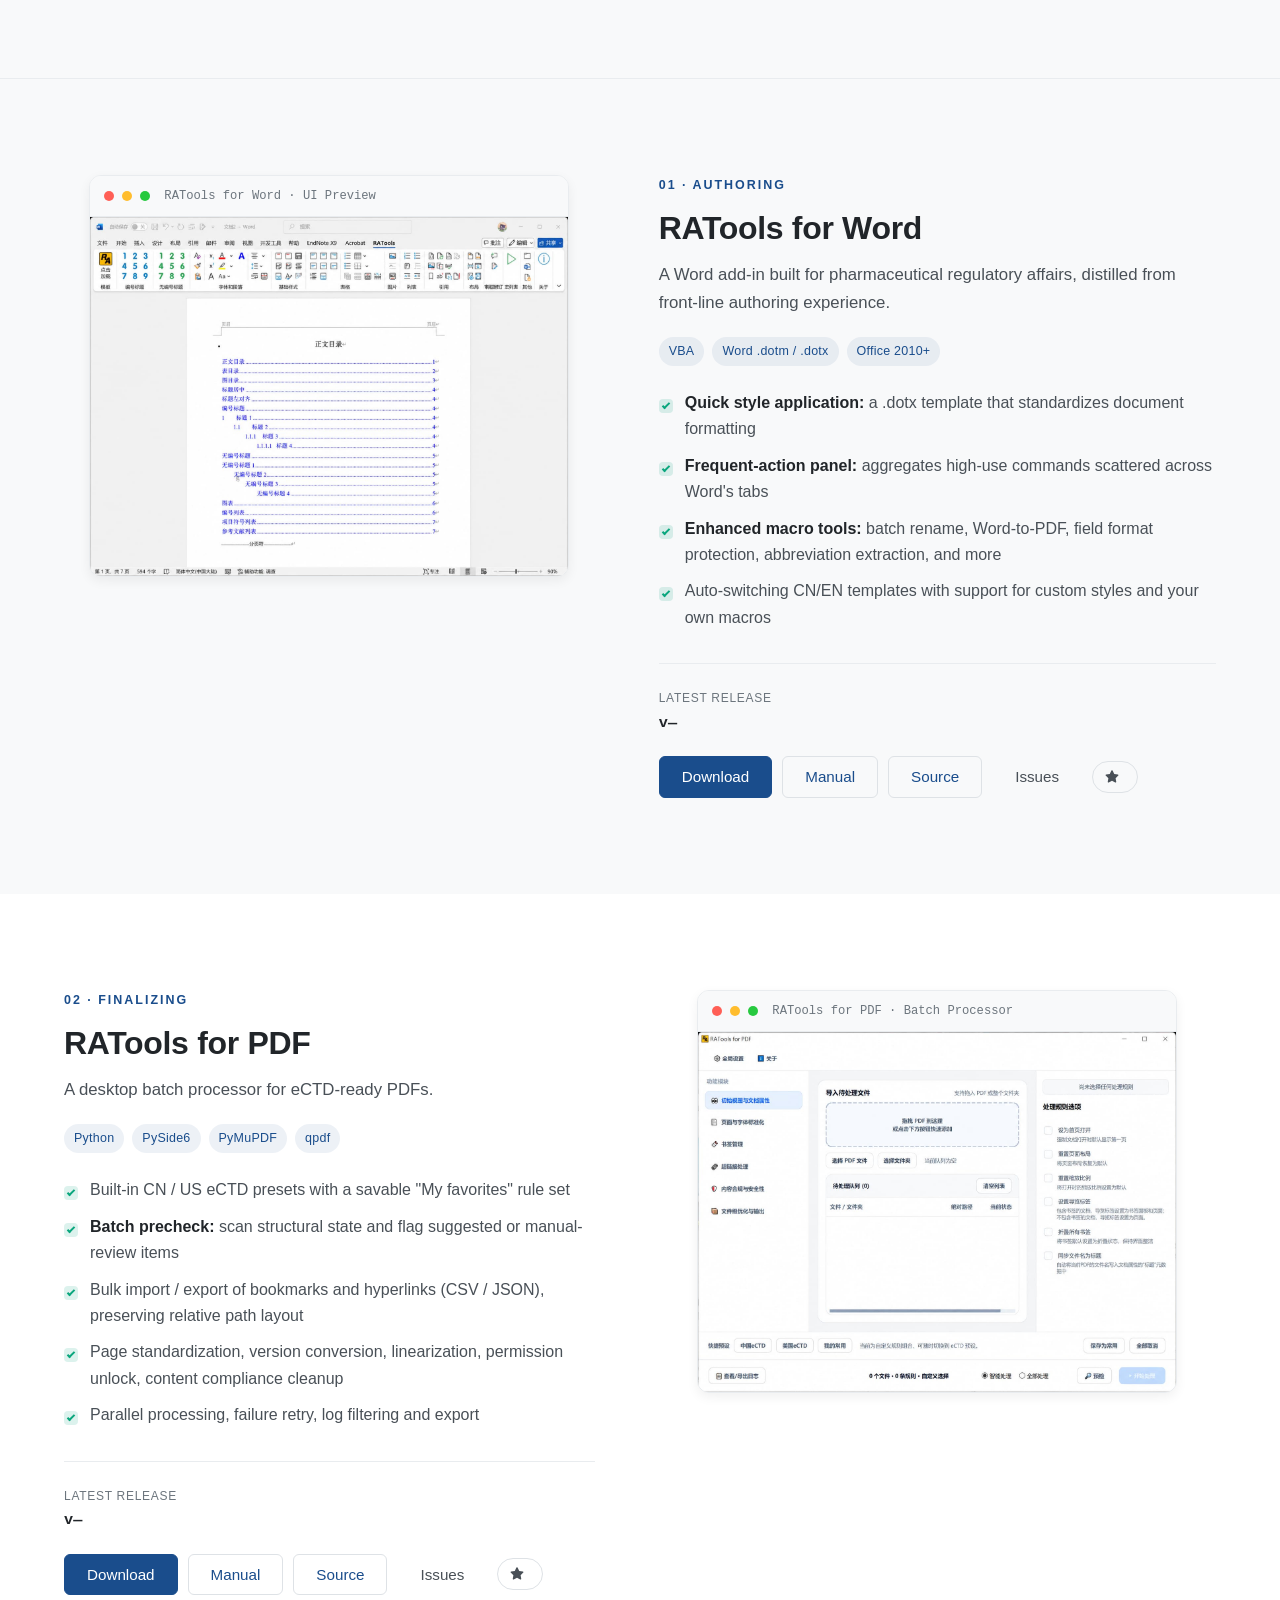
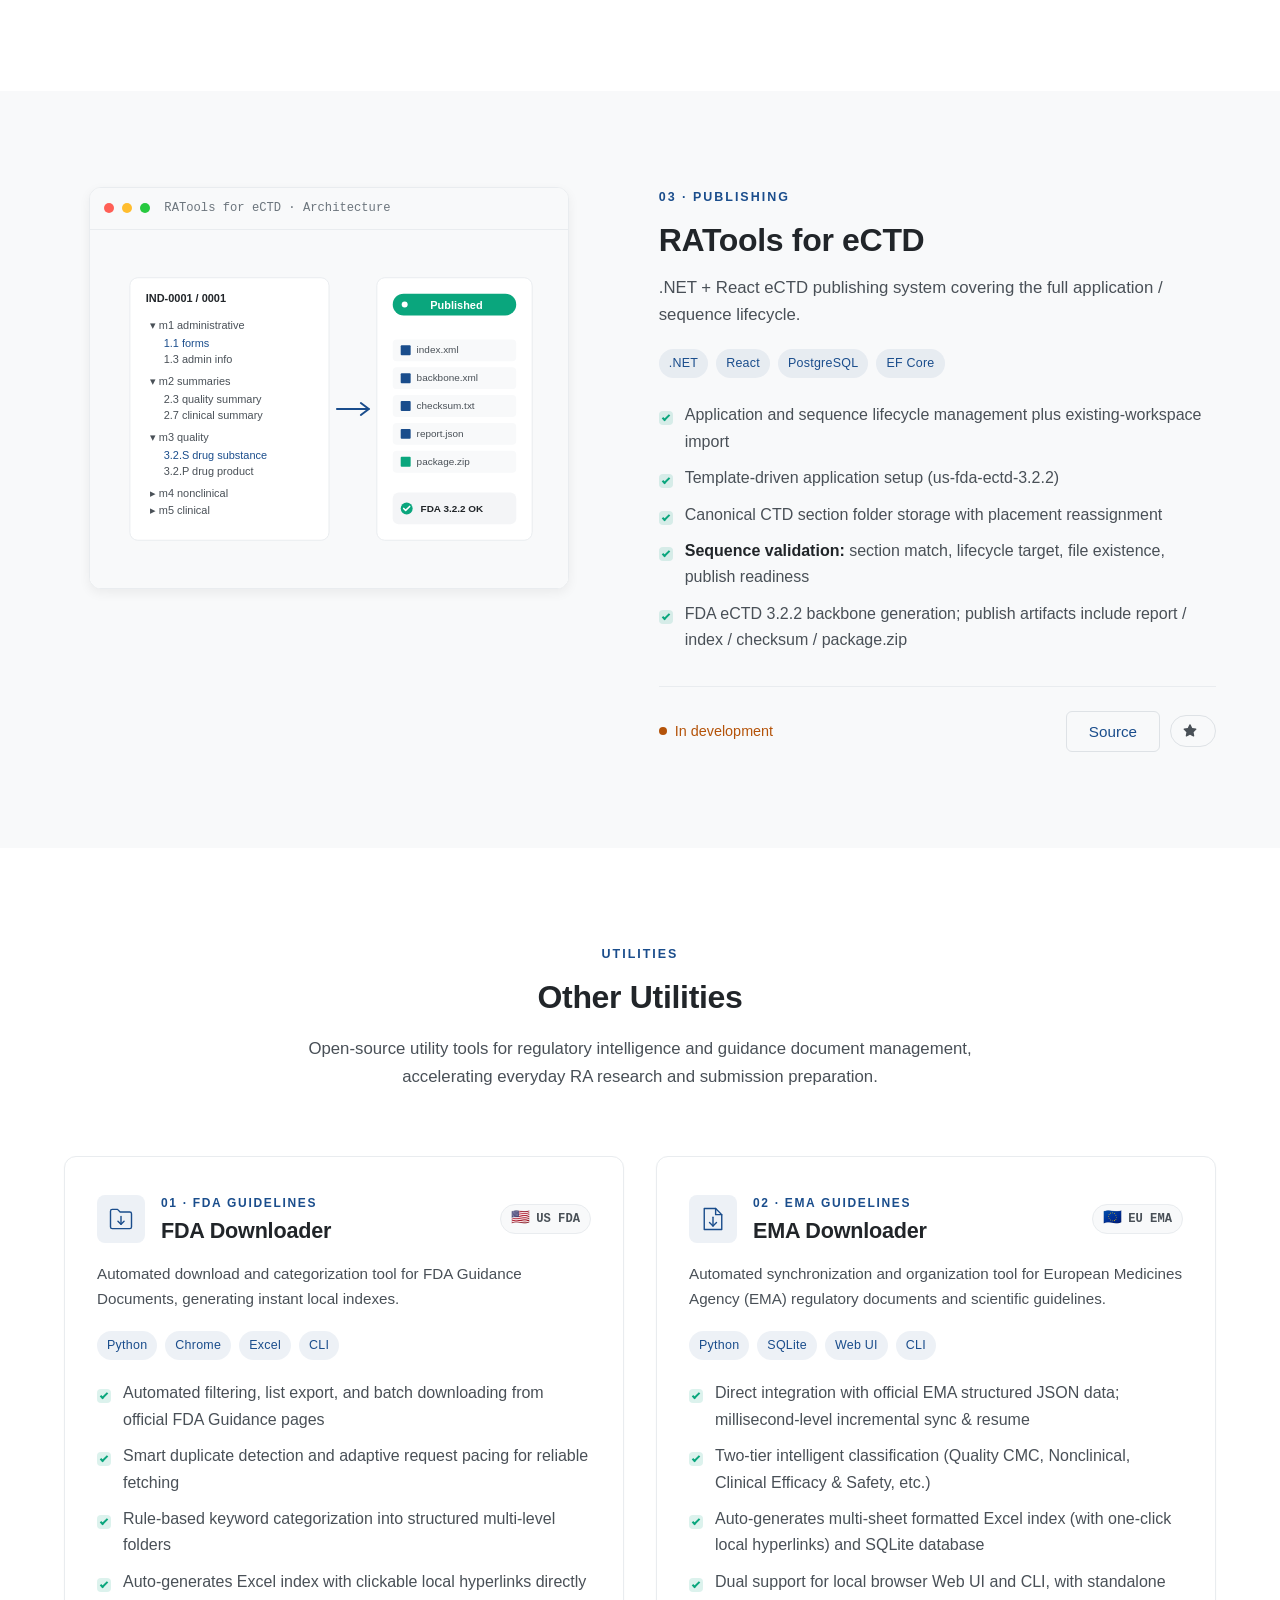
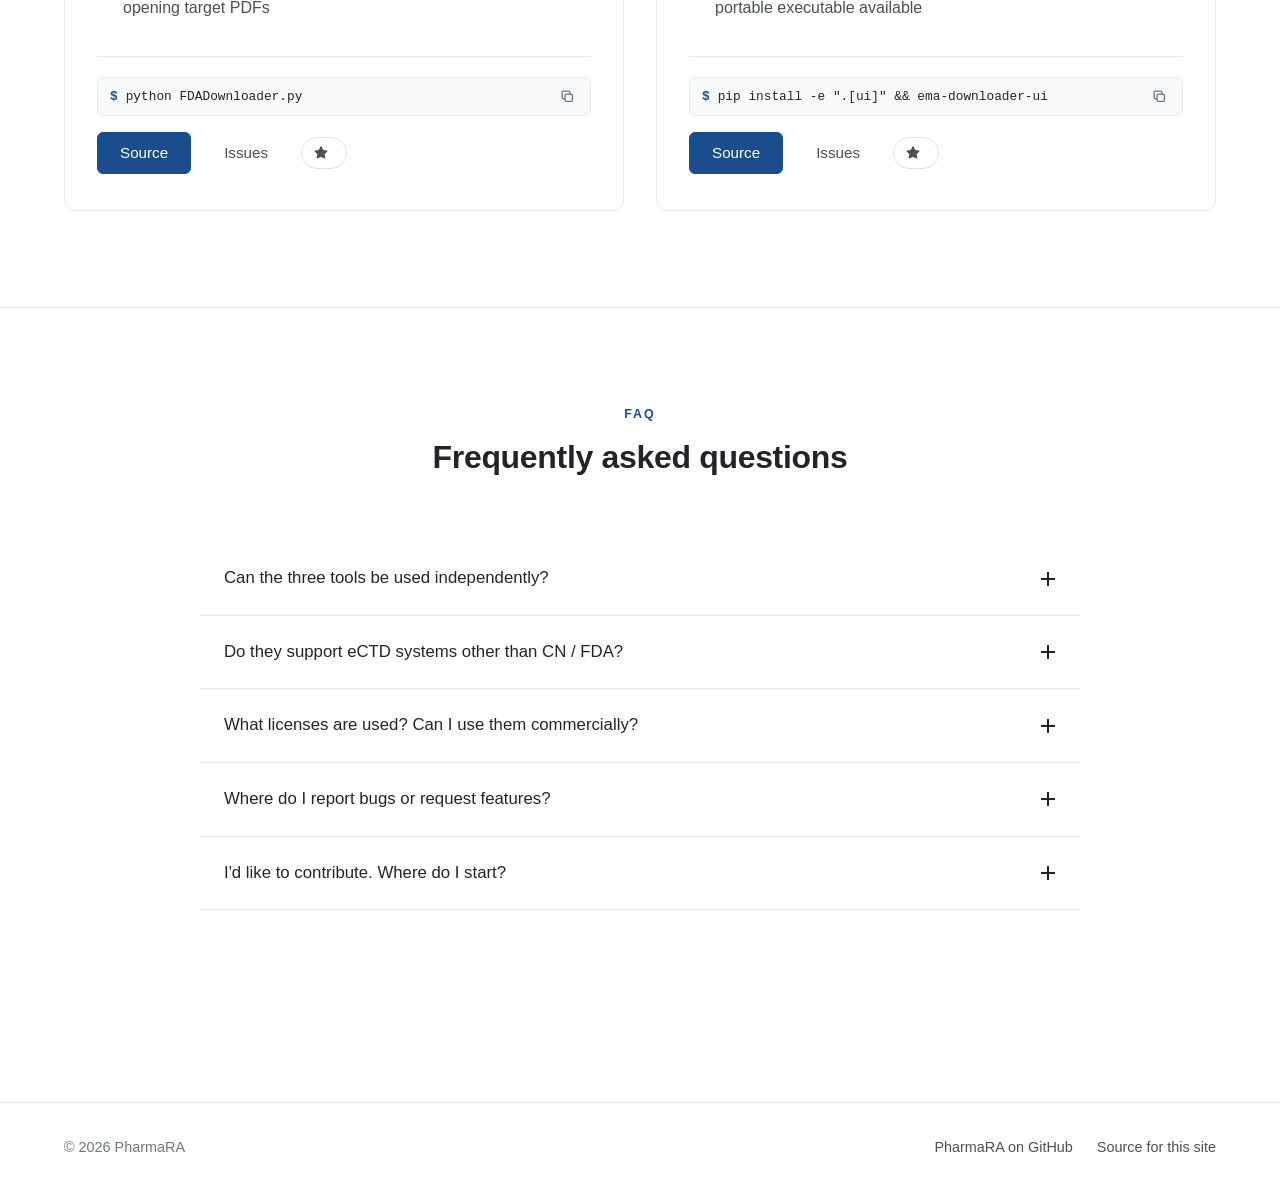
==== commit 2968cd5e: "feat: 接入 PDF 手册并完善门户统一发布流程 - 在门户首页增加 PDF 使用手册入口，将 Word 与 PDF 手册分别挂载到 /word/ 和 /pdf/。 - 拆分 Word Ubunt" ====
--- a/index.html
+++ b/index.html
@@ -430,6 +430,7 @@
                         </div>
                         <div class="project-actions">
                             <a class="btn btn--primary" data-action="download" href="https://github.com/PharmaRA/RATools-for-PDF/releases" target="_blank" rel="noopener" data-i18n="projects.action.download">下载</a>
+                            <a class="btn btn--secondary" href="pdf/" data-i18n="projects.action.manual">使用手册</a>
                             <a class="btn btn--secondary" href="https://github.com/PharmaRA/RATools-for-PDF" target="_blank" rel="noopener" data-i18n="projects.action.source">源码</a>
                             <a class="btn btn--ghost" href="https://github.com/PharmaRA/RATools-for-PDF/issues" target="_blank" rel="noopener" data-i18n="projects.action.issue">反馈</a>
                             <a class="repo-stars" data-stars-repo="RATools-for-PDF" href="https://github.com/PharmaRA/RATools-for-PDF/stargazers" target="_blank" rel="noopener" data-i18n="projects.action.stars" data-i18n-attr="aria-label" aria-label="GitHub Star 数" hidden>
